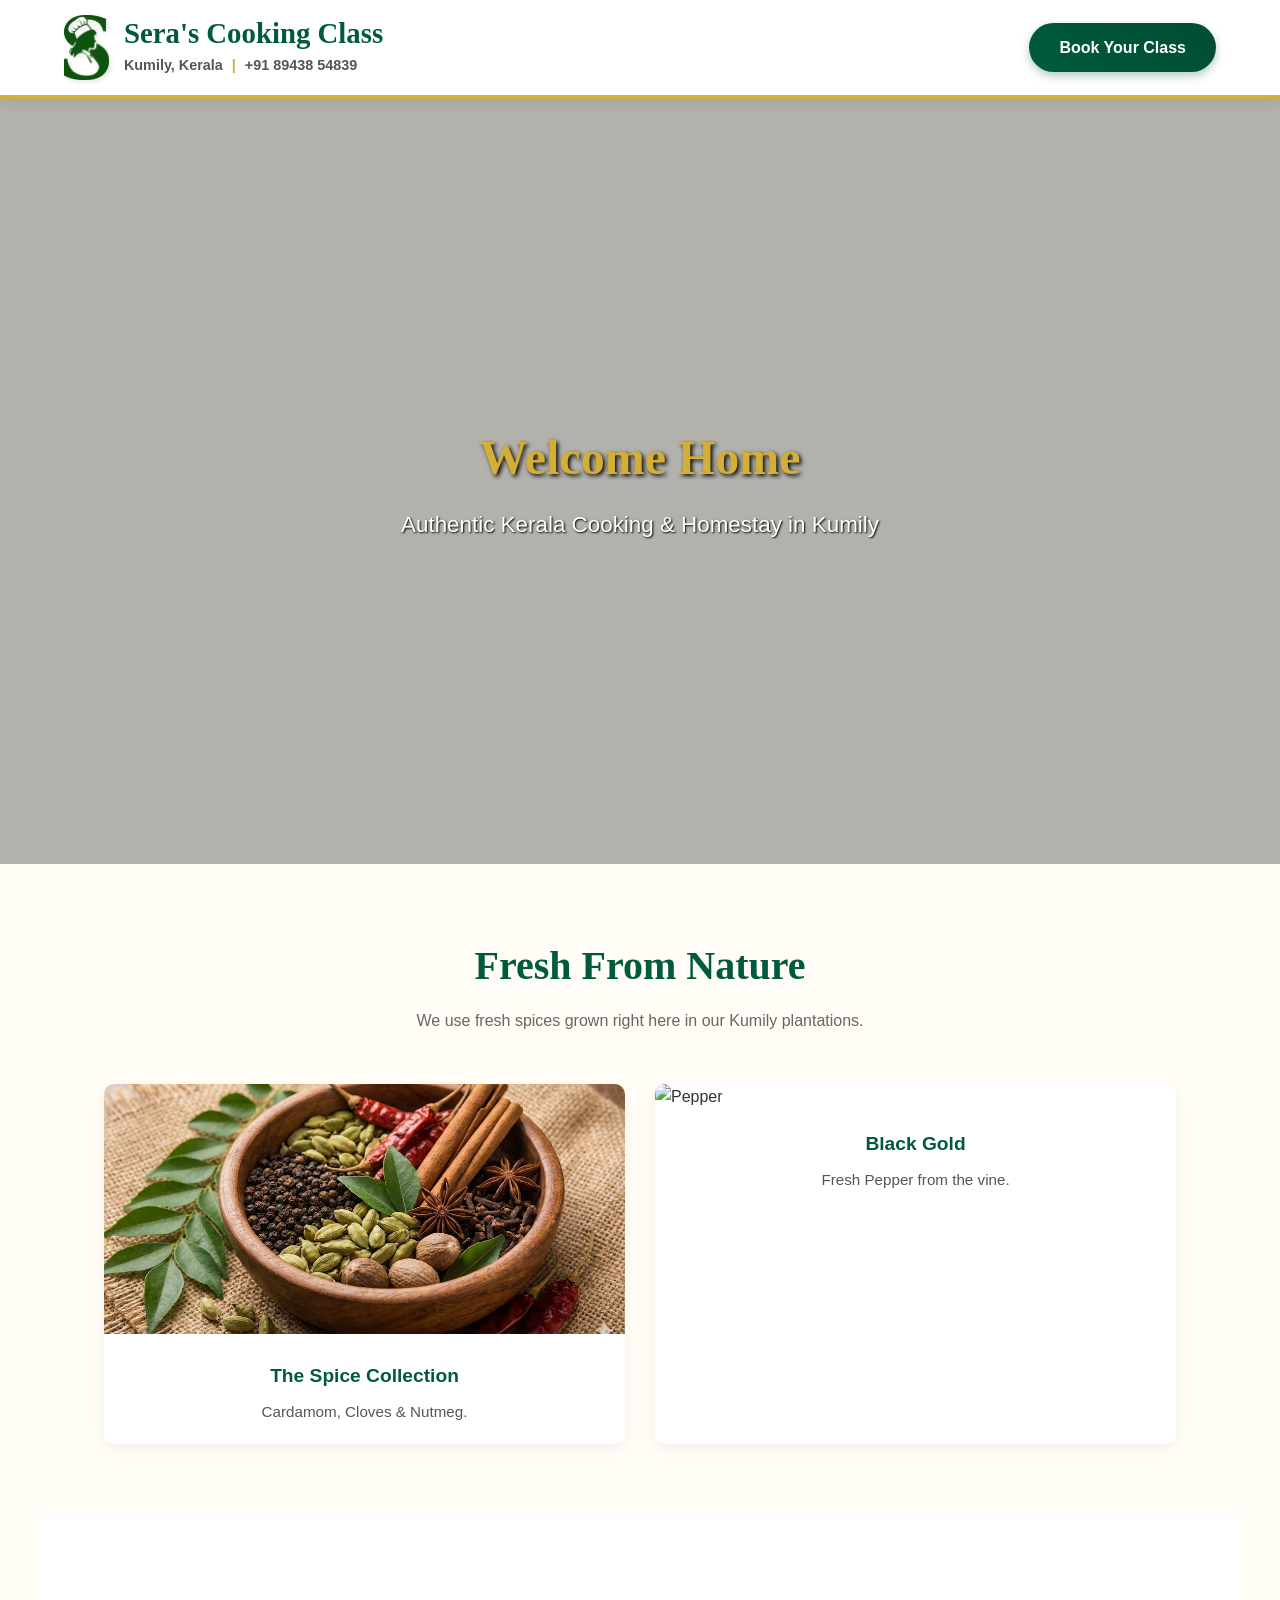
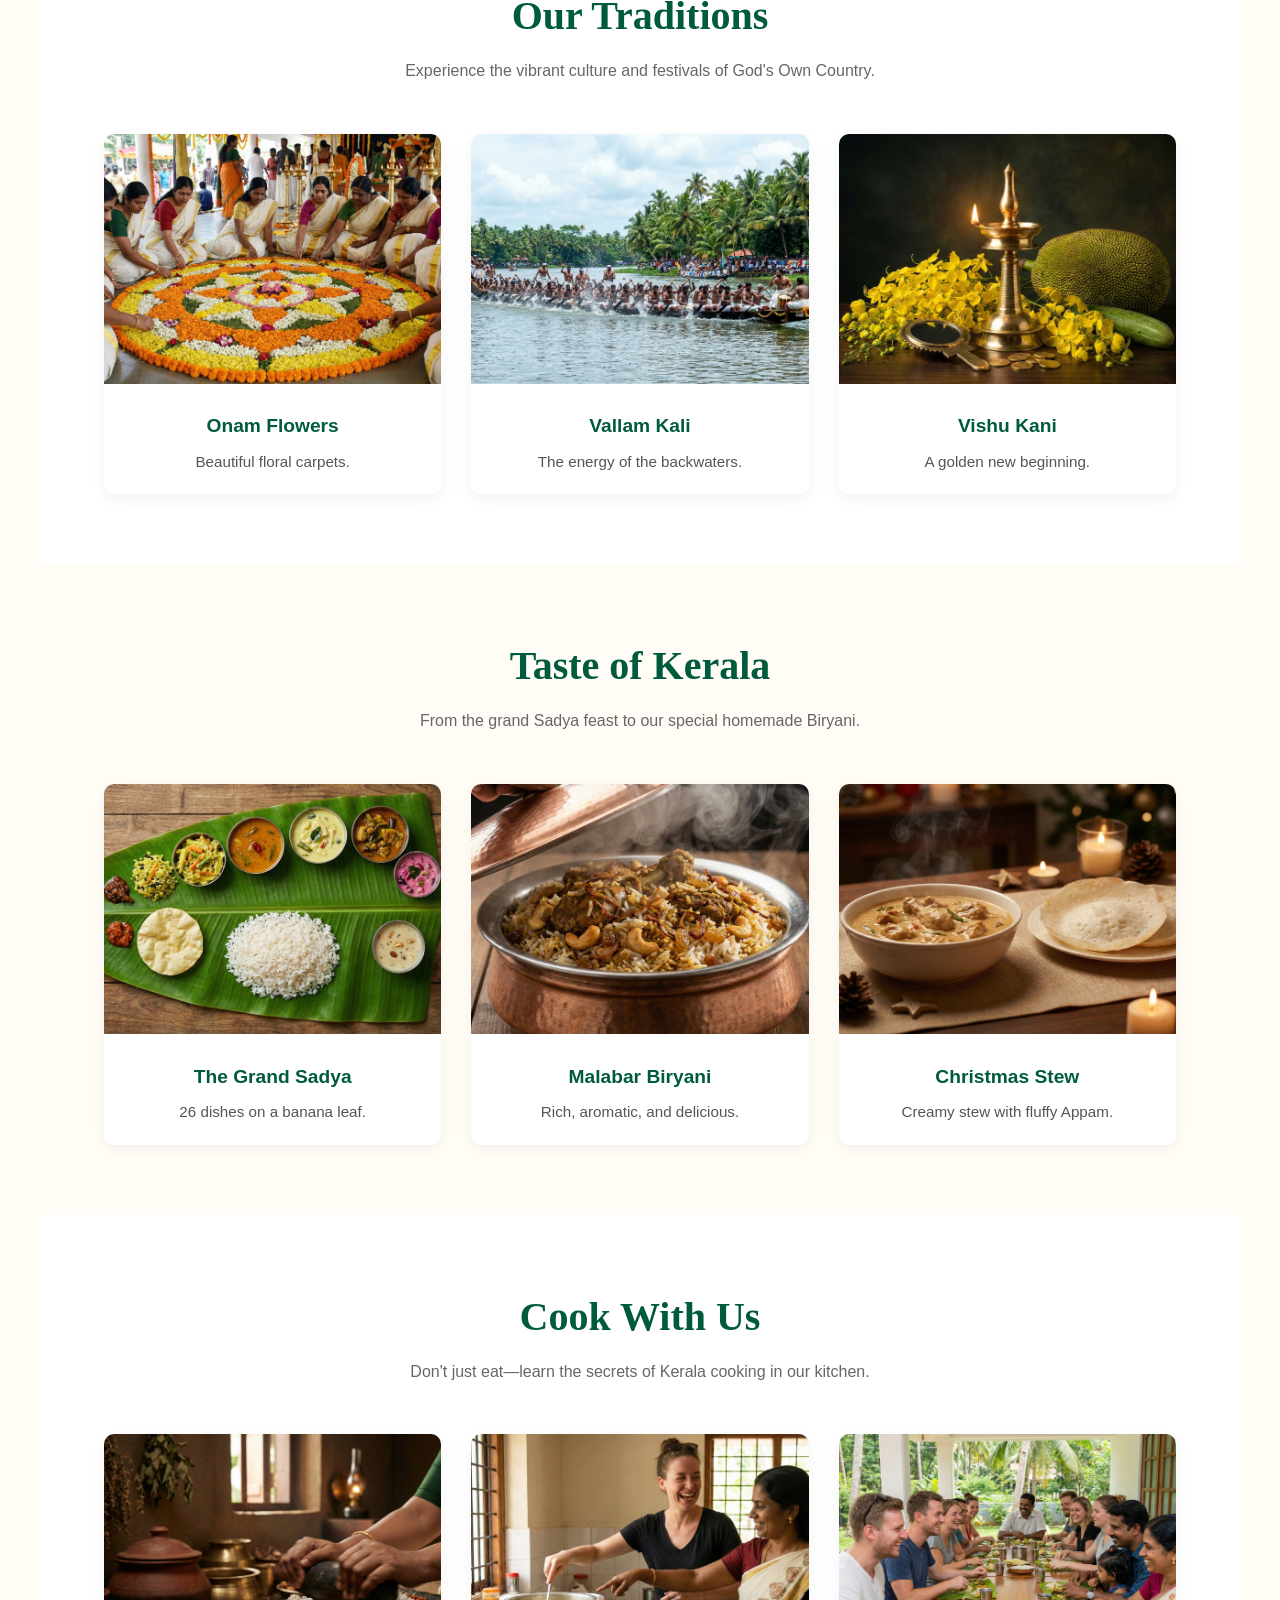
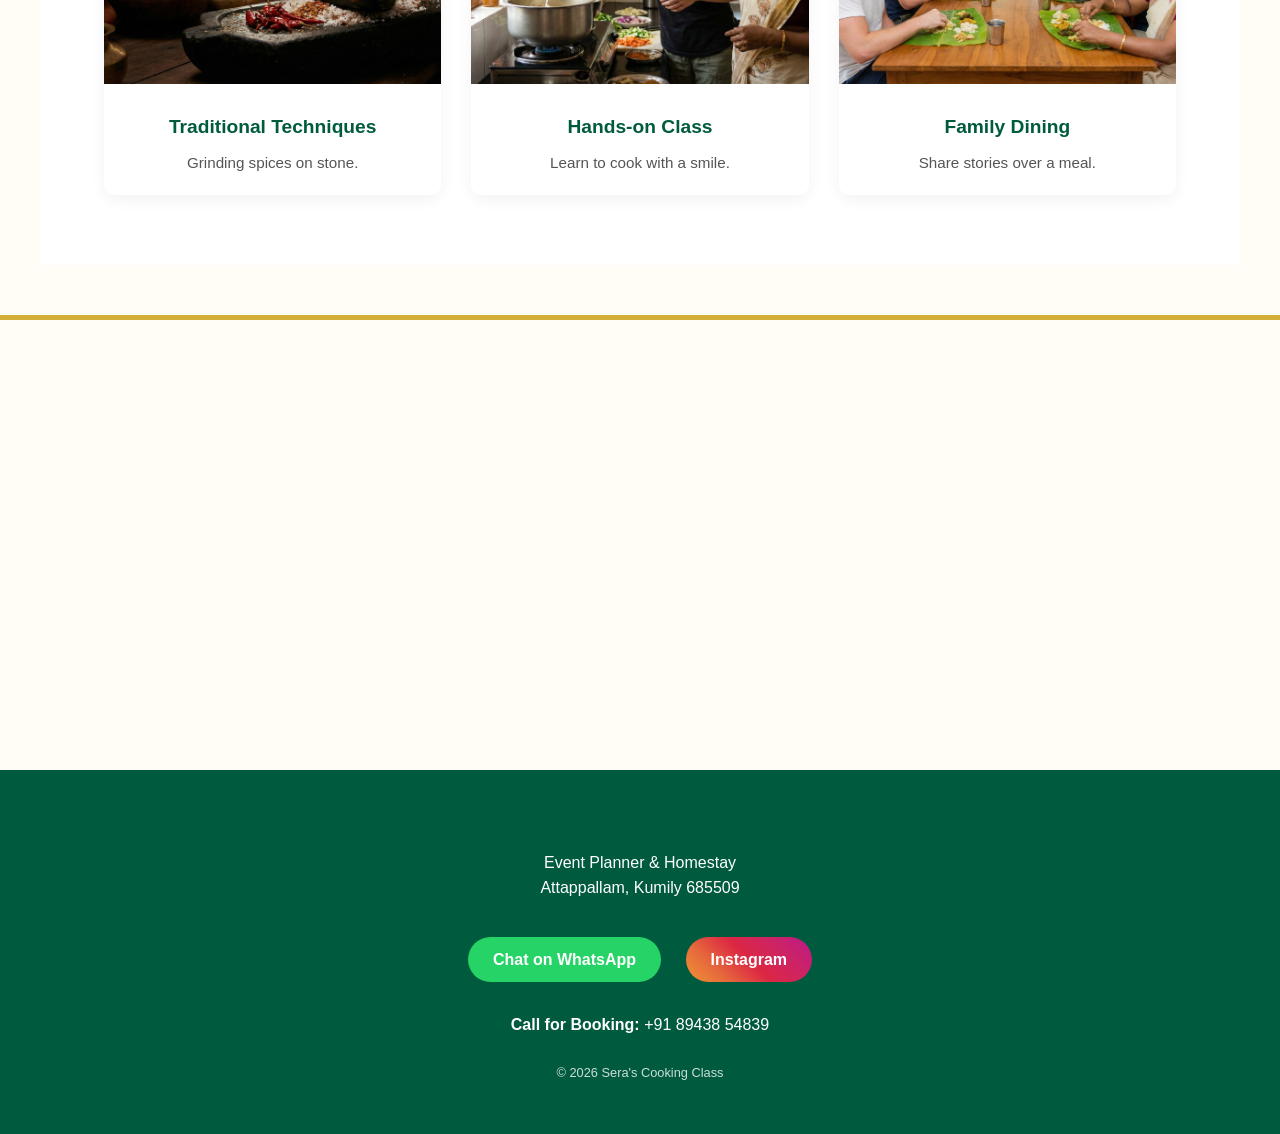
==== index.html @ e00332a8 "Add files via upload" ====
<!DOCTYPE html>
<html lang="en">
<head>
    <meta charset="UTF-8">
    <meta name="viewport" content="width=device-width, initial-scale=1.0">
    <title>Sera's Cooking Class | Kumily, Kerala</title>
    <style>
        /* --- THEME: FRESH KERALA GREEN --- */
        :root {
            --bg-color: #FFFDF5;       /* Cream */
            --primary-green: #005b3e;  /* Plantation Green */
            --accent-gold: #D4AF37;    /* Kasavu Gold */
            --text-main: #333;
            --font-head: 'Playfair Display', serif;
            --font-body: 'Lato', sans-serif;
        }

        @import url('https://fonts.googleapis.com/css2?family=Lato:wght@300;400;700&family=Playfair+Display:wght@400;700&display=swap');

        * { margin: 0; padding: 0; box-sizing: border-box; }
        
        body { 
            font-family: var(--font-body); 
            background-color: var(--bg-color); 
            color: var(--text-main); 
            line-height: 1.6;
        }

        h1, h2, h3 { font-family: var(--font-head); color: var(--primary-green); font-weight: 700; }

        /* --- ATTRACTIVE HEADER --- */
        header {
            background: white;
            padding: 15px 5%;
            position: sticky; top: 0; z-index: 1000;
            display: flex; justify-content: space-between; align-items: center;
            border-bottom: 4px solid var(--accent-gold); /* Gold border for style */
            box-shadow: 0 4px 12px rgba(0,0,0,0.08);
        }

        .logo-section {
            display: flex;
            align-items: center;
            gap: 15px;
        }

        .logo-section img {
            height: 65px; /* Bigger Logo */
            filter: drop-shadow(2px 2px 2px rgba(0,0,0,0.1));
        }

        .brand-info {
            display: flex;
            flex-direction: column;
        }

        .brand-name {
            font-family: var(--font-head);
            font-size: 1.8rem;
            font-weight: 700;
            color: var(--primary-green);
            line-height: 1.1;
        }

        .brand-details {
            font-size: 0.9rem;
            color: #555;
            font-weight: 600;
            margin-top: 4px;
        }

        .brand-details span {
            color: var(--accent-gold);
            margin: 0 5px;
        }

        /* Stylish Book Button */
        .book-btn {
            background: linear-gradient(45deg, var(--primary-green), #004d33);
            color: white;
            padding: 12px 30px;
            border-radius: 50px;
            text-decoration: none;
            font-weight: bold;
            box-shadow: 0 4px 10px rgba(0, 91, 62, 0.3);
            transition: transform 0.3s, box-shadow 0.3s;
            display: inline-block;
        }
        .book-btn:hover { 
            transform: translateY(-3px); 
            box-shadow: 0 6px 15px rgba(0, 91, 62, 0.4);
            background: linear-gradient(45deg, var(--accent-gold), #b8962e);
            color: #fff;
        }

        /* --- HERO --- */
        .hero {
            background: linear-gradient(rgba(0,0,0,0.3), rgba(0,0,0,0.3)), url('welcome.png');
            background-size: cover; background-position: center;
            height: 85vh;
            display: flex; align-items: center; justify-content: center;
            text-align: center; color: white;
        }
        .hero h1 { color: var(--accent-gold); font-size: 3rem; text-shadow: 2px 2px 4px black; }
        .hero p { font-size: 1.4rem; margin-top: 10px; text-shadow: 1px 1px 2px black; }

        /* --- SECTIONS --- */
        .section { padding: 70px 5%; max-width: 1200px; margin: 0 auto; }
        .title { text-align: center; font-size: 2.5rem; margin-bottom: 10px; }
        .subtitle { text-align: center; margin-bottom: 50px; color: #666; max-width: 700px; margin-left: auto; margin-right: auto; }

        .grid {
            display: grid;
            grid-template-columns: repeat(auto-fit, minmax(280px, 1fr));
            gap: 30px;
        }

        .card {
            background: white;
            border-radius: 10px;
            overflow: hidden;
            box-shadow: 0 5px 15px rgba(0,0,0,0.05);
            transition: transform 0.3s;
        }
        .card:hover { transform: translateY(-5px); }
        
        .card img { width: 100%; height: 250px; object-fit: cover; }
        
        .card-text { padding: 20px; text-align: center; }
        .card h4 { color: var(--primary-green); margin-bottom: 8px; font-size: 1.2rem; }
        .card p { font-size: 0.95rem; color: #555; }

        /* --- MAP & FOOTER --- */
        .map-section {
            margin-top: 50px;
            border-top: 5px solid var(--accent-gold);
        }
        
        iframe { width: 100%; height: 450px; display: block; }

        footer {
            background: var(--primary-green);
            color: white;
            text-align: center;
            padding: 50px 20px;
        }

        /* Social Buttons */
        .social-btn {
            display: inline-flex;
            align-items: center;
            gap: 10px;
            padding: 10px 25px;
            border-radius: 30px;
            text-decoration: none;
            font-weight: bold;
            margin: 10px;
            transition: transform 0.3s;
            background: rgba(255,255,255,0.1);
            border: 1px solid rgba(255,255,255,0.2);
            color: white;
        }
        .social-btn:hover { transform: translateY(-3px); background: white; color: var(--primary-green); }

        .insta-btn { background: linear-gradient(45deg, #f09433 0%,#e6683c 25%,#dc2743 50%,#cc2366 75%,#bc1888 100%); border: none; }
        .wa-btn { background-color: #25D366; border: none; }

        /* Mobile Adjustments */
        @media (max-width: 768px) { 
            header { flex-direction: column; gap: 15px; text-align: center; padding: 20px; }
            .logo-section { flex-direction: column; }
            .hero h1 { font-size: 2.2rem; } 
            .book-btn { width: 100%; text-align: center; }
        }
    </style>
</head>
<body>

    <header>
        <div class="logo-section">
            <img src="seralogo.png" alt="Sera's Logo"> 
            <div class="brand-info">
                <div class="brand-name">Sera's Cooking Class</div>
                <div class="brand-details">Kumily, Kerala <span>|</span> +91 89438 54839</div>
            </div>
        </div>
        <a href="https://wa.me/918943854839" class="book-btn">Book Your Class</a>
    </header>

    <section class="hero">
        <div>
            <h1>Welcome Home</h1>
            <p>Authentic Kerala Cooking & Homestay in Kumily</p>
        </div>
    </section>

    <section class="section">
        <h2 class="title">Fresh From Nature</h2>
        <p class="subtitle">We use fresh spices grown right here in our Kumily plantations.</p>
        <div class="grid">
            <div class="card">
                <img src="spices.jpg" alt="Spices">
                <div class="card-text">
                    <h4>The Spice Collection</h4>
                    <p>Cardamom, Cloves & Nutmeg.</p>
                </div>
            </div>
            <div class="card">
                <img src="pepper.png" alt="Pepper">
                <div class="card-text">
                    <h4>Black Gold</h4>
                    <p>Fresh Pepper from the vine.</p>
                </div>
            </div>
        </div>
    </section>

    <section class="section" style="background: white;">
        <h2 class="title">Our Traditions</h2>
        <p class="subtitle">Experience the vibrant culture and festivals of God's Own Country.</p>
        <div class="grid">
            <div class="card">
                <img src="pookkalam.png" alt="Onam">
                <div class="card-text">
                    <h4>Onam Flowers</h4>
                    <p>Beautiful floral carpets.</p>
                </div>
            </div>
            <div class="card">
                <img src="boat.png" alt="Boat Race">
                <div class="card-text">
                    <h4>Vallam Kali</h4>
                    <p>The energy of the backwaters.</p>
                </div>
            </div>
            <div class="card">
                <img src="vishu.png" alt="Vishu">
                <div class="card-text">
                    <h4>Vishu Kani</h4>
                    <p>A golden new beginning.</p>
                </div>
            </div>
        </div>
    </section>

    <section class="section">
        <h2 class="title">Taste of Kerala</h2>
        <p class="subtitle">From the grand Sadya feast to our special homemade Biryani.</p>
        <div class="grid">
            <div class="card">
                <img src="sadya.png" alt="Sadya">
                <div class="card-text">
                    <h4>The Grand Sadya</h4>
                    <p>26 dishes on a banana leaf.</p>
                </div>
            </div>
            <div class="card">
                <img src="biryani.png" alt="Biryani">
                <div class="card-text">
                    <h4>Malabar Biryani</h4>
                    <p>Rich, aromatic, and delicious.</p>
                </div>
            </div>
            <div class="card">
                <img src="christmas.png" alt="Stew">
                <div class="card-text">
                    <h4>Christmas Stew</h4>
                    <p>Creamy stew with fluffy Appam.</p>
                </div>
            </div>
        </div>
    </section>

    <section class="section" style="background: white;">
        <h2 class="title">Cook With Us</h2>
        <p class="subtitle">Don't just eat—learn the secrets of Kerala cooking in our kitchen.</p>
        <div class="grid">
            <div class="card">
                <img src="grinding.png" alt="Grinding">
                <div class="card-text">
                    <h4>Traditional Techniques</h4>
                    <p>Grinding spices on stone.</p>
                </div>
            </div>
            <div class="card">
                <img src="cooking.png" alt="Cooking">
                <div class="card-text">
                    <h4>Hands-on Class</h4>
                    <p>Learn to cook with a smile.</p>
                </div>
            </div>
            <div class="card">
                <img src="eating.png" alt="Dining">
                <div class="card-text">
                    <h4>Family Dining</h4>
                    <p>Share stories over a meal.</p>
                </div>
            </div>
        </div>
    </section>

    <div class="map-section">
        <iframe src="https://www.google.com/maps/embed?pb=!1m18!1m12!1m3!1d6679.709682135919!2d77.15619139682138!3d9.618822487444735!2m3!1f0!2f0!3f0!3m2!1i1024!2i768!4f13.1!3m3!1m2!1s0x3b06550023fc1c67%3A0xea585b8bb68f0ca3!2sSera's%20cooking%20class!5e0!3m2!1sen!2sin!4v1768499184710!5m2!1sen!2sin" width="100%" height="450" style="border:0;" allowfullscreen="" loading="lazy" referrerpolicy="no-referrer-when-downgrade"></iframe>
    </div>

    <footer id="contact">
        <h3>Sera's Cooking Class</h3>
        <p>Event Planner & Homestay</p>
        <p>Attappallam, Kumily 685509</p>
        <br>
        
        <div style="margin-bottom: 20px;">
            <a href="https://wa.me/918943854839" class="social-btn wa-btn">
                Chat on WhatsApp
            </a>
            <a href="https://www.instagram.com/step_into_my_kitche" class="social-btn insta-btn">
                Instagram
            </a>
        </div>

        <p><strong>Call for Booking:</strong> +91 89438 54839</p>
        <br>
        <p style="font-size: 0.8rem; opacity: 0.8;">© 2026 Sera's Cooking Class</p>
    </footer>

</body>
</html>
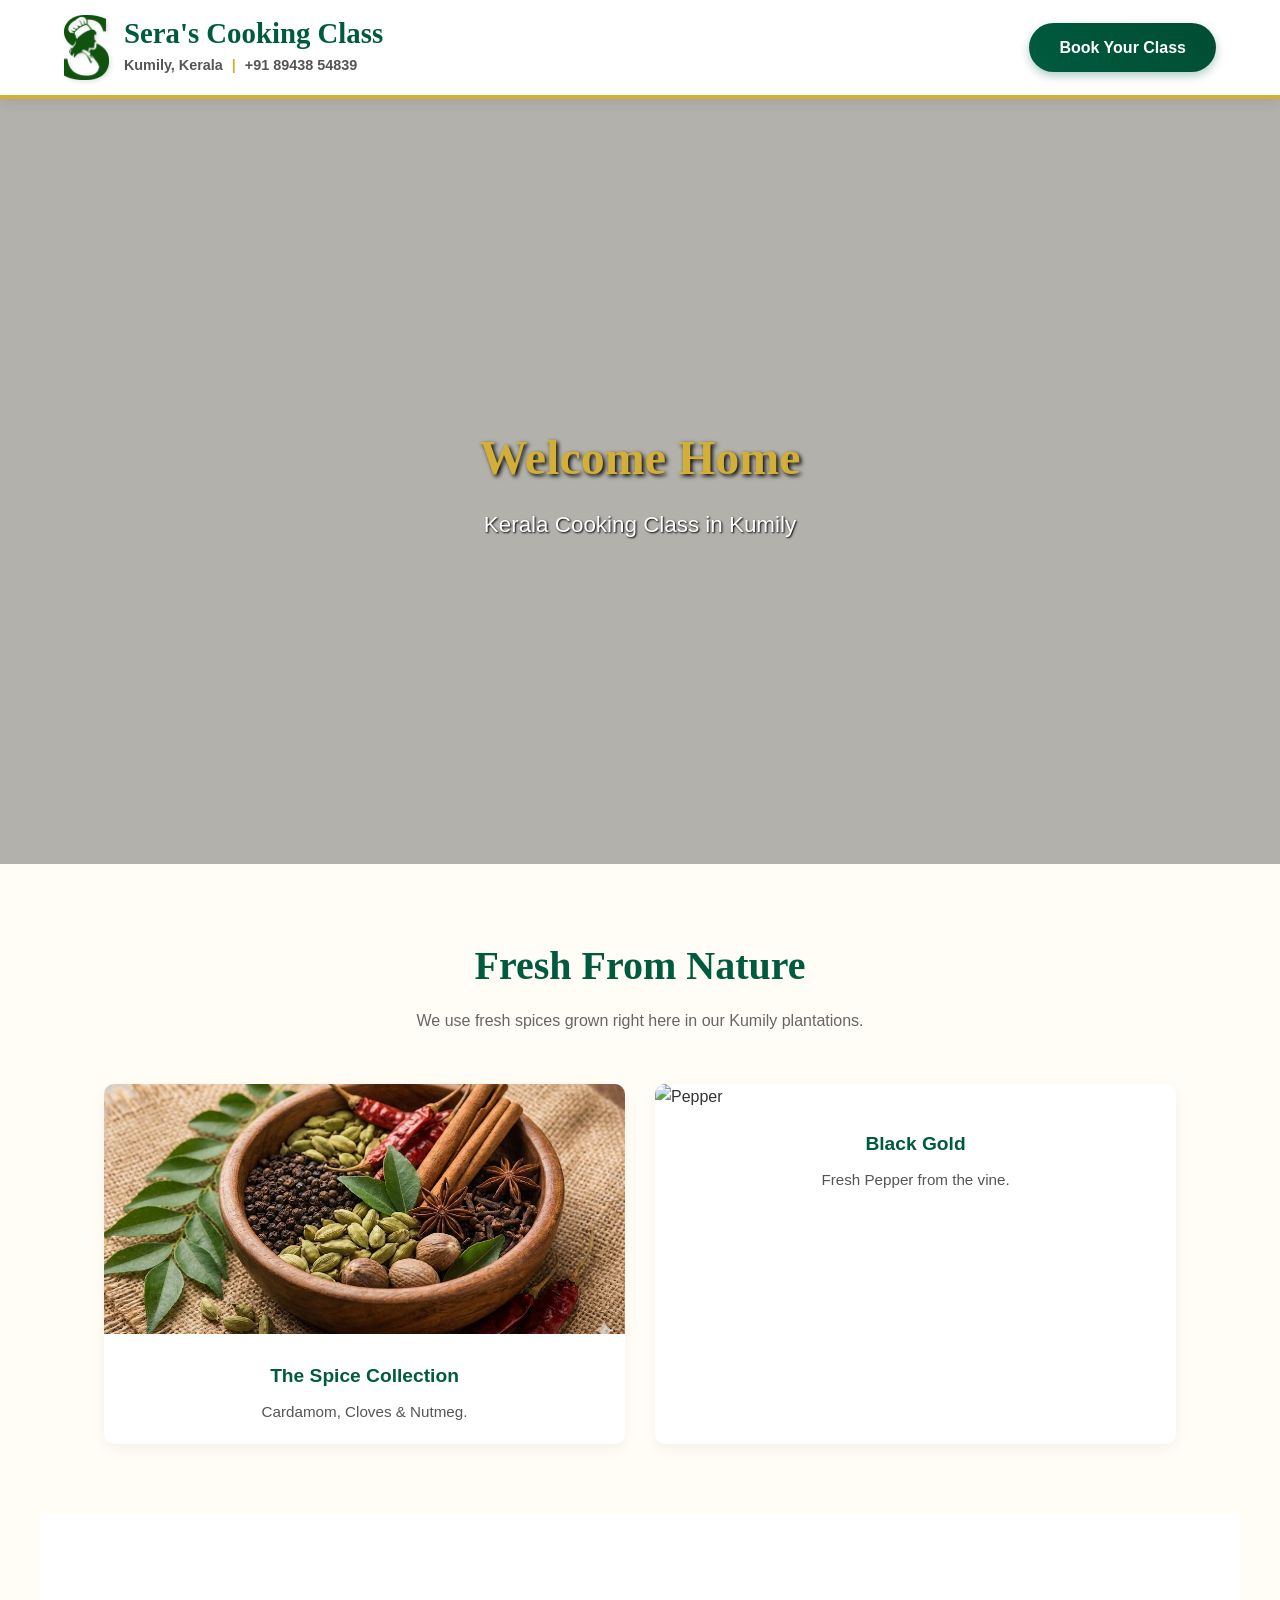
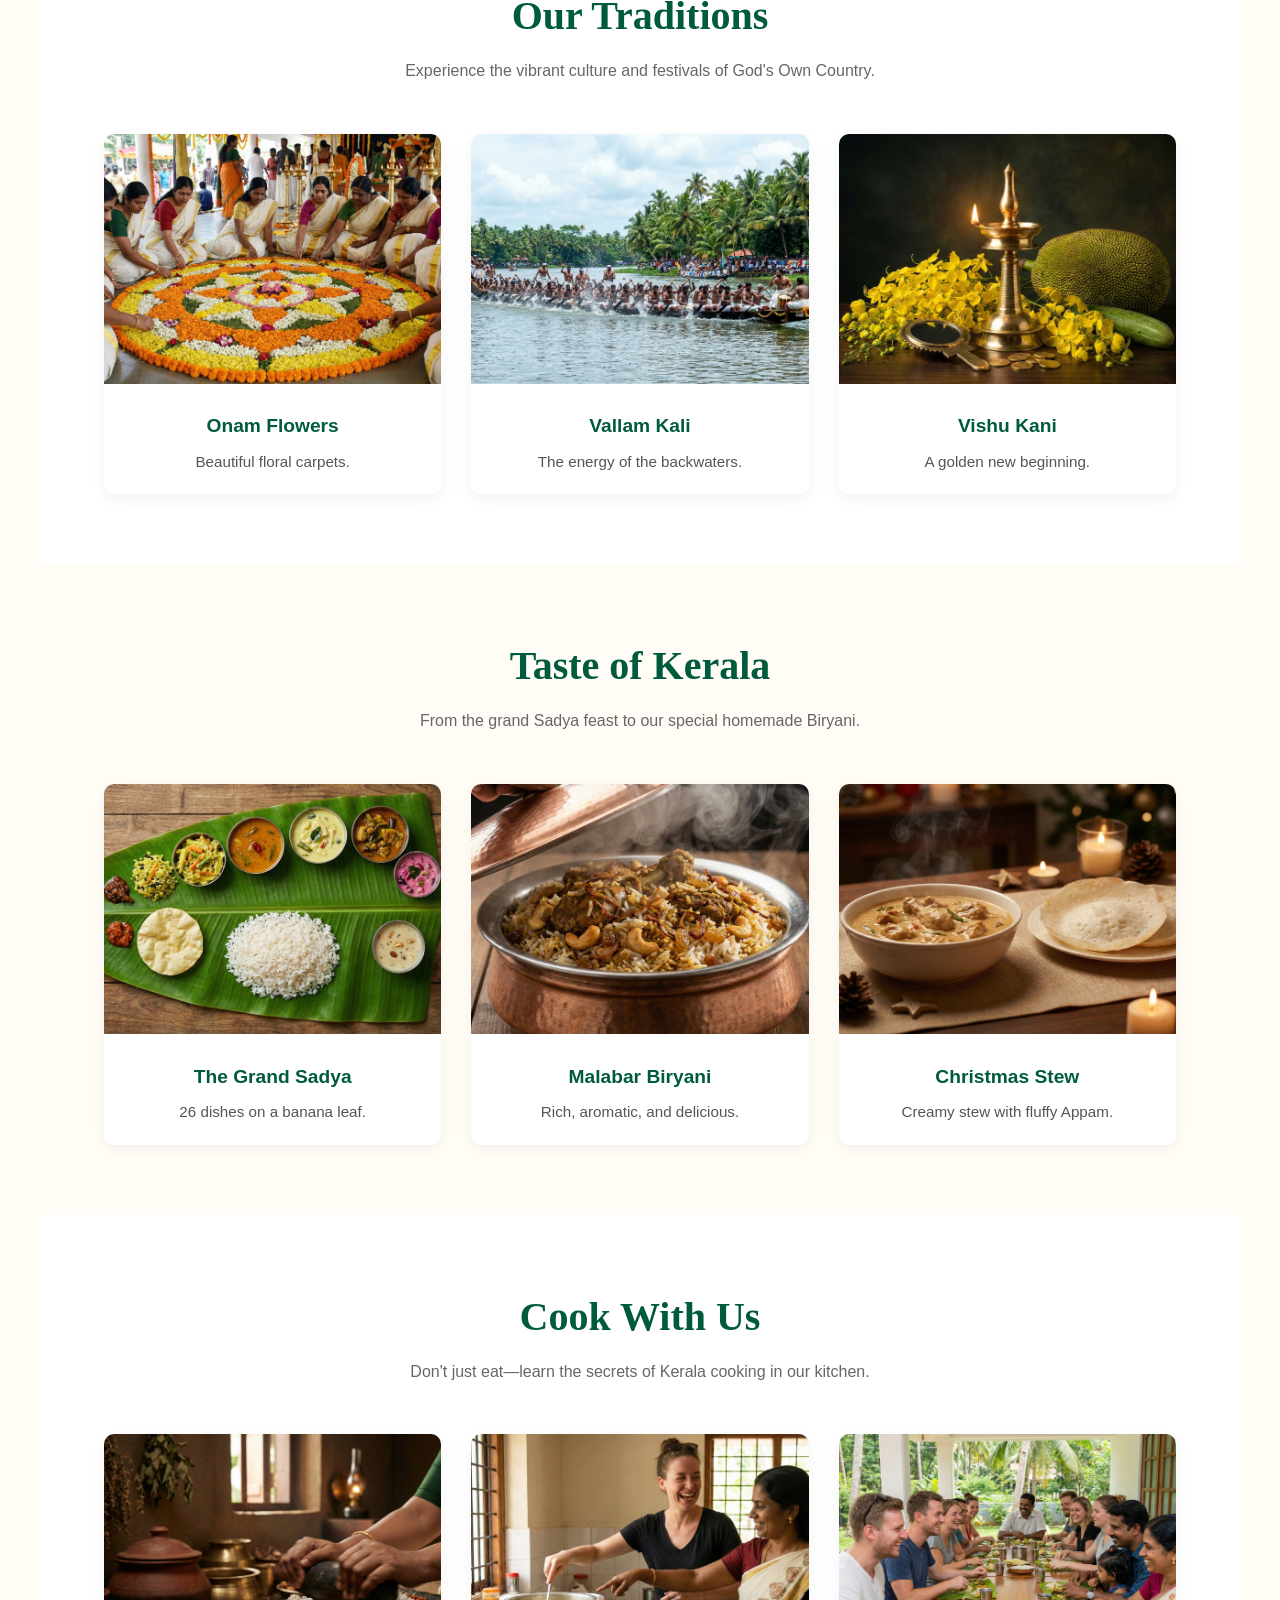
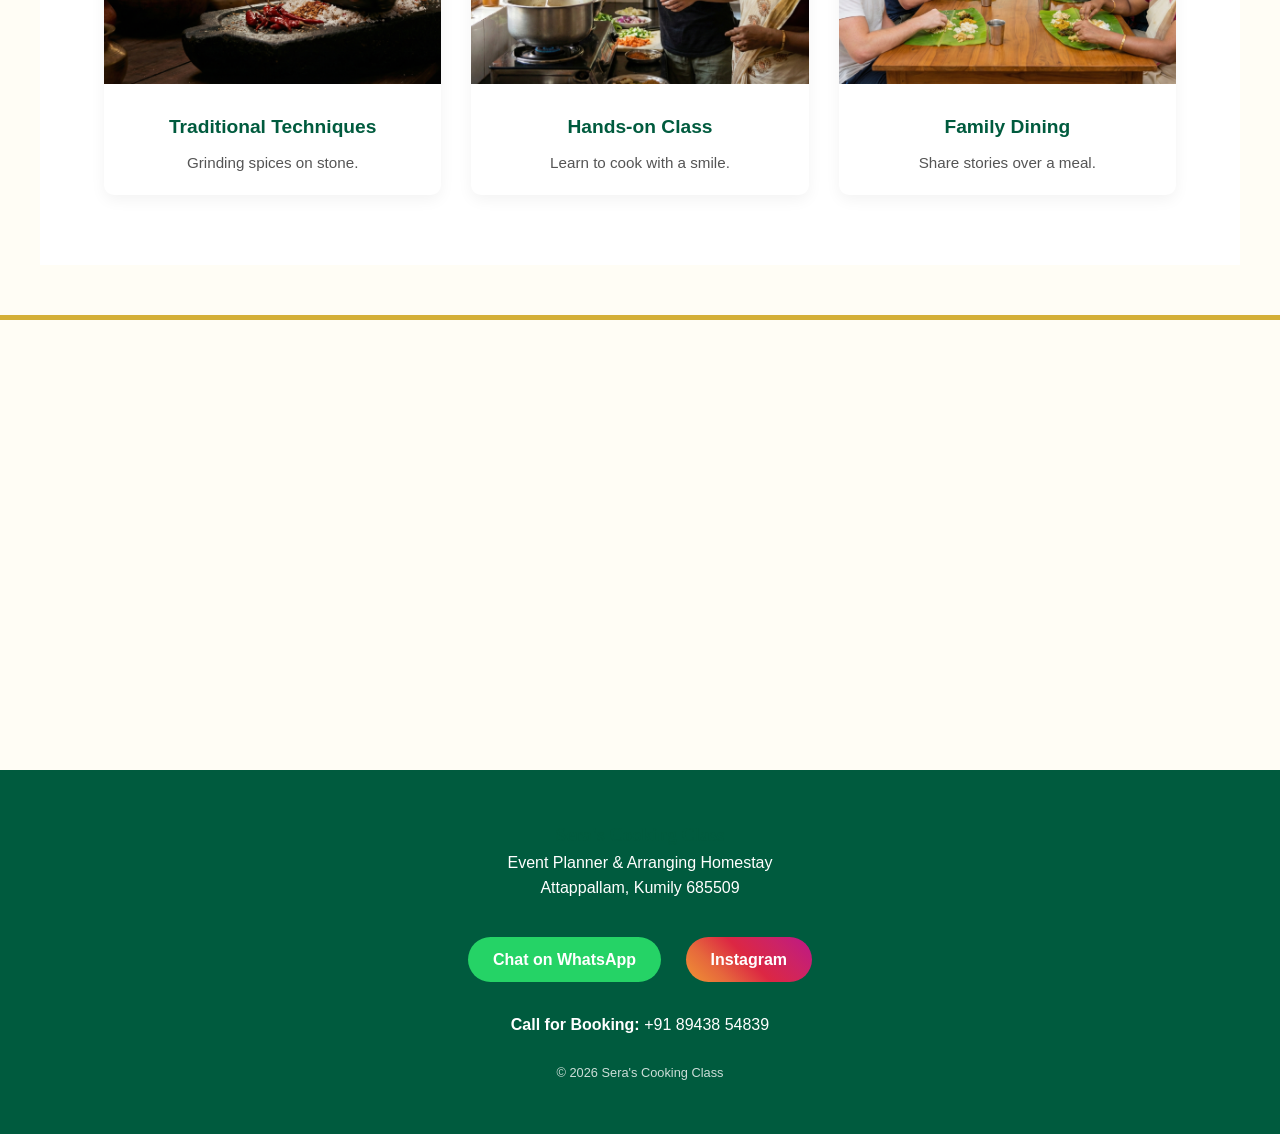
==== commit 6dada560: "Fix HTML encoding and update footer details Corrected HTML encoding issues and improved footer conte" ====
--- a/index.html
+++ b/index.html
@@ -190,7 +190,7 @@
     <section class="hero">
         <div>
             <h1>Welcome Home</h1>
-            <p>Authentic Kerala Cooking & Homestay in Kumily</p>
+            <p>Kerala Cooking Class in Kumily</p>
         </div>
     </section>
 
@@ -305,7 +305,7 @@
 
     <footer id="contact">
         <h3>Sera's Cooking Class</h3>
-        <p>Event Planner & Homestay</p>
+        <p>Event Planner & Arranging Homestay</p>
         <p>Attappallam, Kumily 685509</p>
         <br>
         
@@ -324,4 +324,5 @@
     </footer>
 
 </body>
-</html>+
+</html>
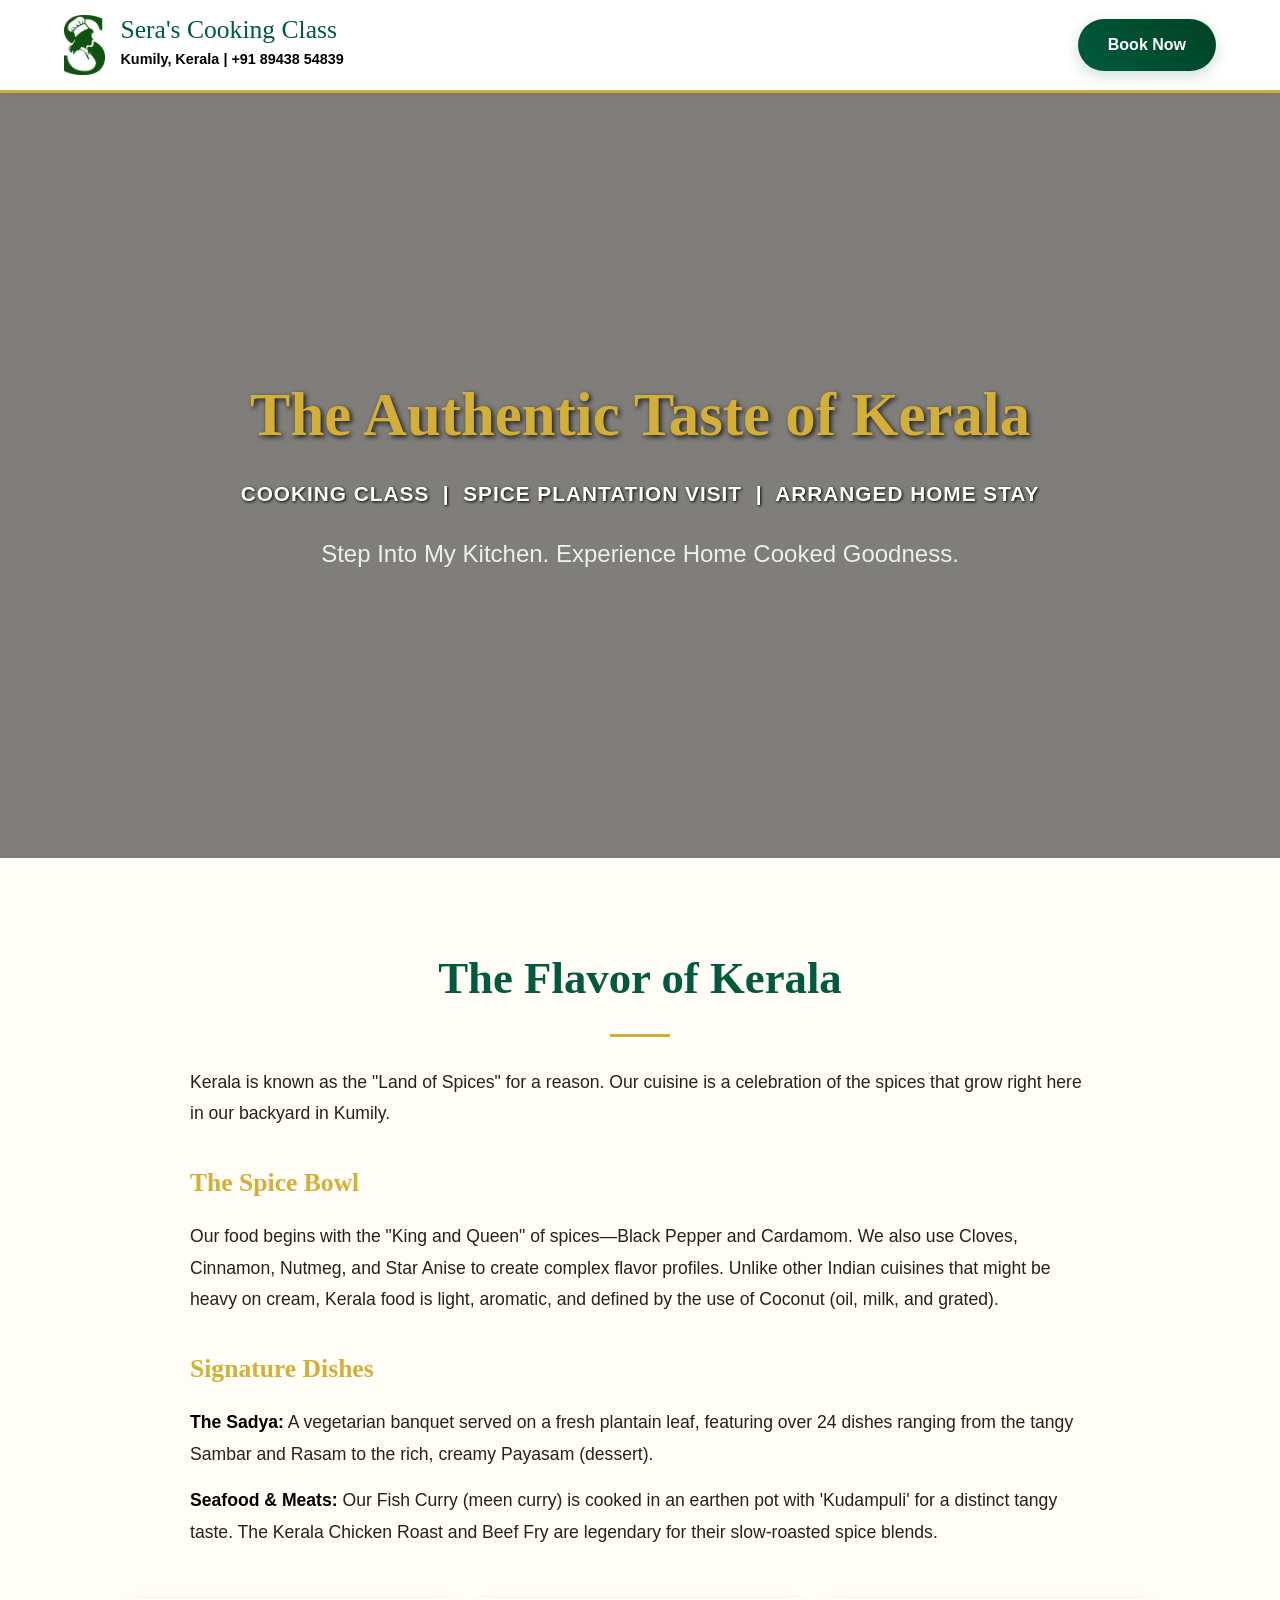
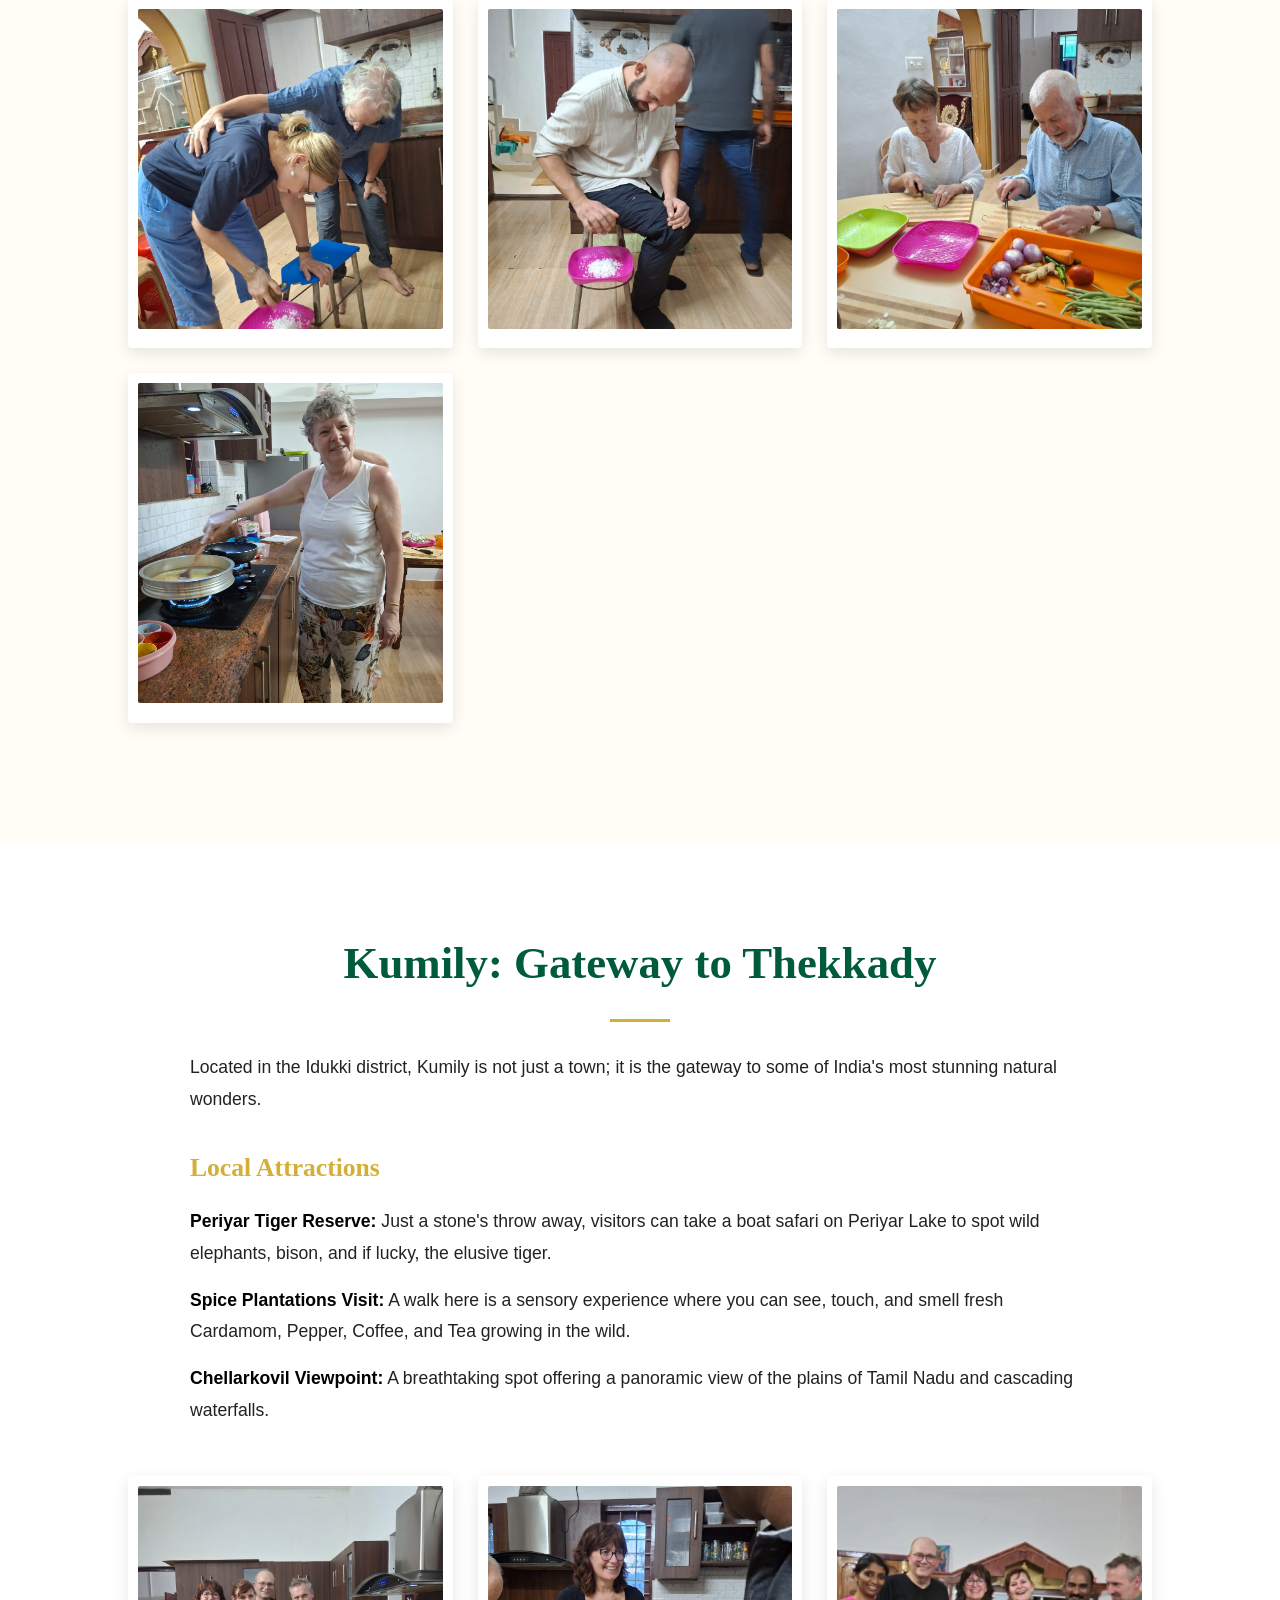
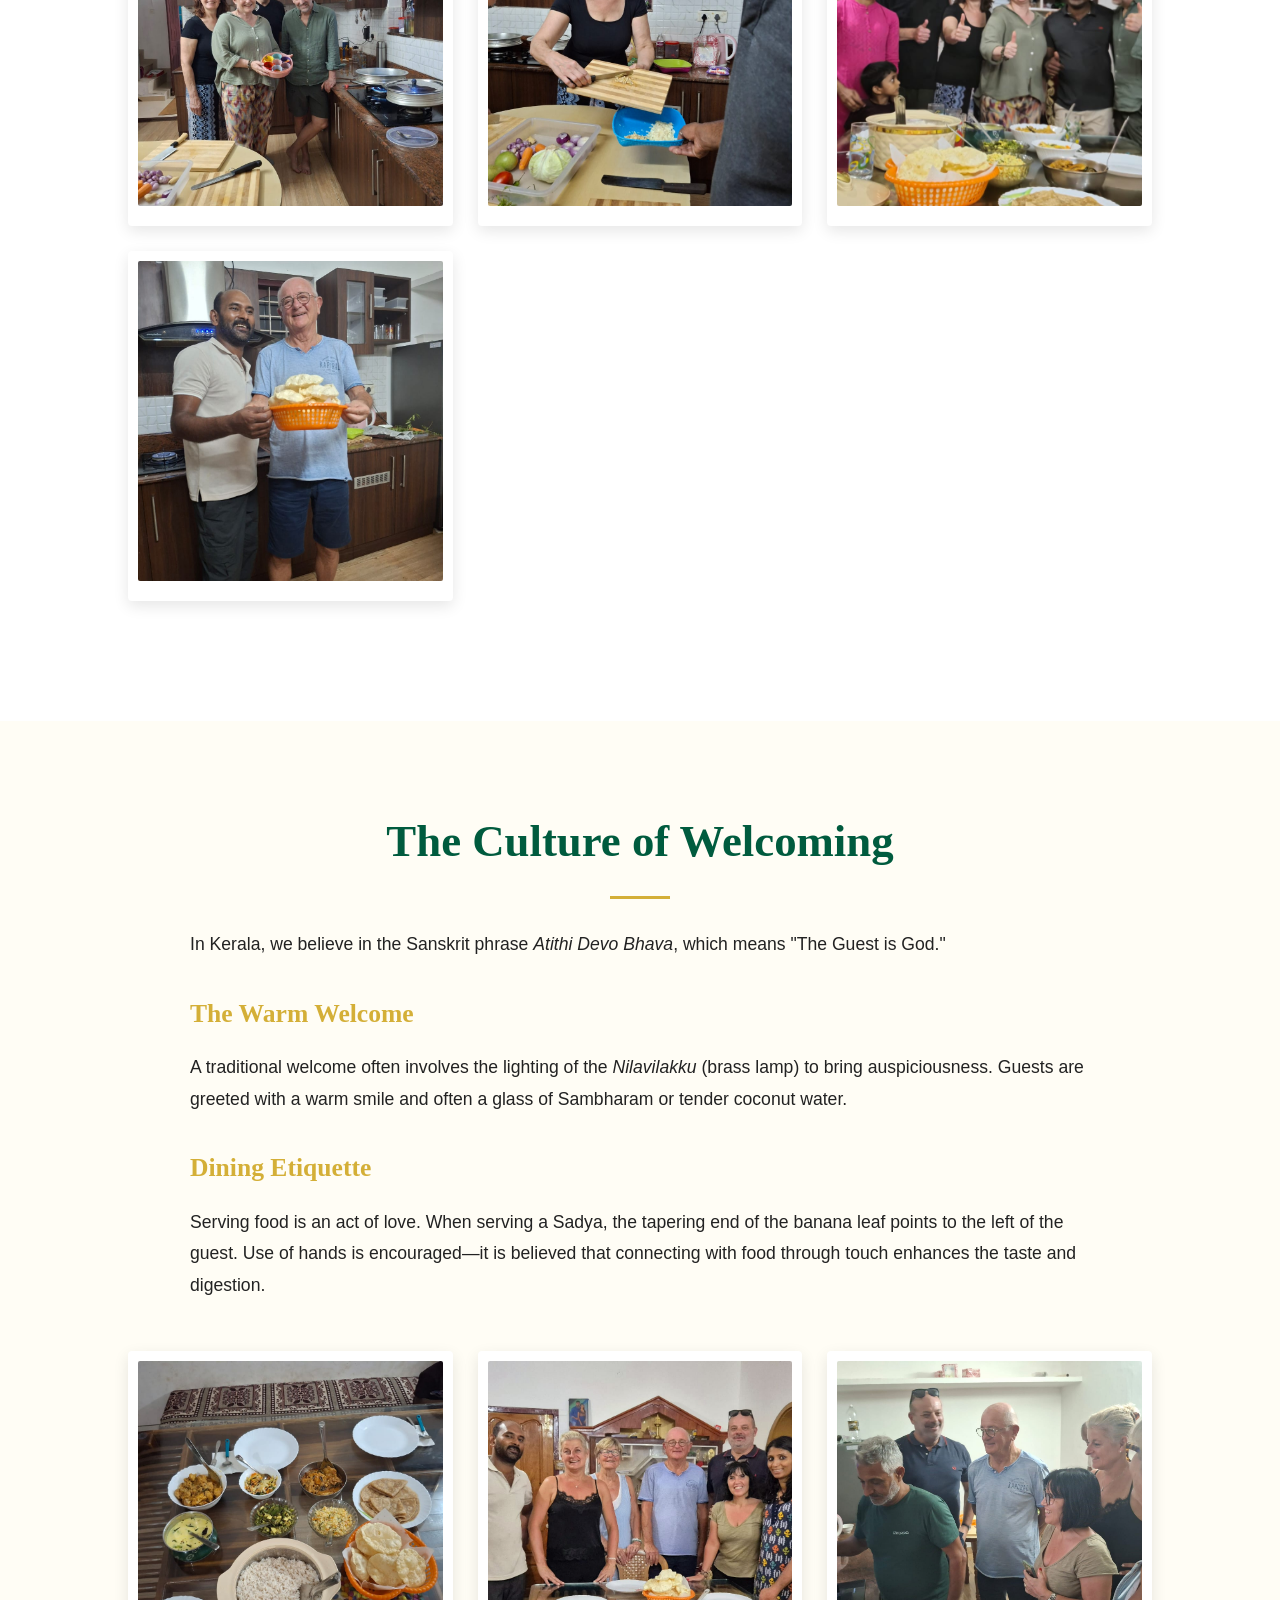
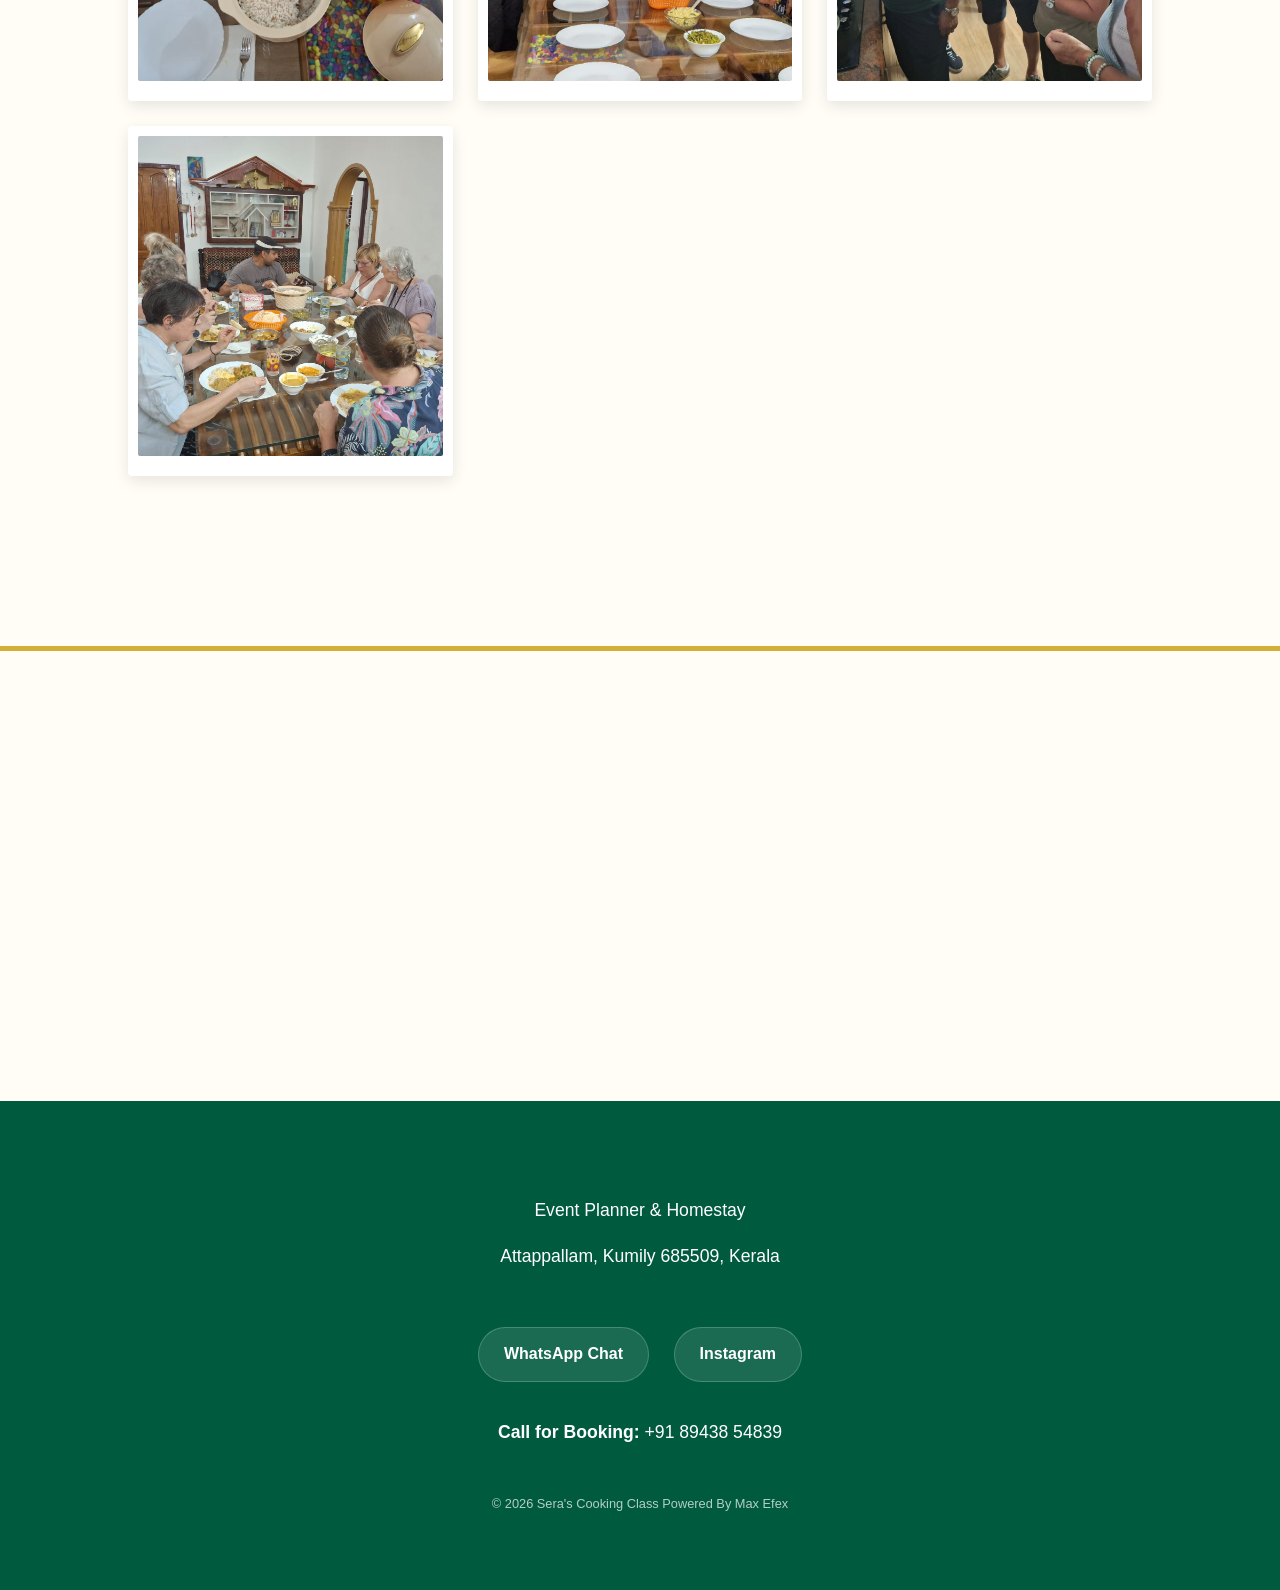
==== commit da68da37: "Add files via upload" ====
--- a/index.html
+++ b/index.html
@@ -3,174 +3,118 @@
 <head>
     <meta charset="UTF-8">
     <meta name="viewport" content="width=device-width, initial-scale=1.0">
-    <title>Sera's Cooking Class | Kumily, Kerala</title>
+    <title>Sera's Cooking Class | Authentic Kerala Cuisine</title>
     <style>
-        /* --- THEME: FRESH KERALA GREEN --- */
+        /* --- THEME: LUXURY KERALA (High Contrast) --- */
         :root {
-            --bg-color: #FFFDF5;       /* Cream */
-            --primary-green: #005b3e;  /* Plantation Green */
-            --accent-gold: #D4AF37;    /* Kasavu Gold */
-            --text-main: #333;
+            --bg-cream: #FFFDF5;       
+            --primary-green: #005b3e;  
+            --accent-gold: #D4AF37;    
+            --text-dark: #000000;      /* Pure Black for headings */
+            --text-body: #222222;      /* Very dark gray for maximum readability */
             --font-head: 'Playfair Display', serif;
             --font-body: 'Lato', sans-serif;
         }
 
-        @import url('https://fonts.googleapis.com/css2?family=Lato:wght@300;400;700&family=Playfair+Display:wght@400;700&display=swap');
+        @import url('https://fonts.googleapis.com/css2?family=Lato:wght@400;700&family=Playfair+Display:wght@400;600;700&display=swap');
 
         * { margin: 0; padding: 0; box-sizing: border-box; }
         
         body { 
             font-family: var(--font-body); 
-            background-color: var(--bg-color); 
-            color: var(--text-main); 
-            line-height: 1.6;
+            background-color: var(--bg-cream); 
+            color: var(--text-body); 
+            line-height: 1.8;
         }
 
         h1, h2, h3 { font-family: var(--font-head); color: var(--primary-green); font-weight: 700; }
-
-        /* --- ATTRACTIVE HEADER --- */
+        /* Updated paragraph style for better readability */
+        p { font-size: 1.1rem; margin-bottom: 15px; color: var(--text-body); font-weight: 400; }
+
+        /* --- HEADER --- */
         header {
             background: white;
             padding: 15px 5%;
             position: sticky; top: 0; z-index: 1000;
             display: flex; justify-content: space-between; align-items: center;
-            border-bottom: 4px solid var(--accent-gold); /* Gold border for style */
-            box-shadow: 0 4px 12px rgba(0,0,0,0.08);
-        }
-
-        .logo-section {
-            display: flex;
-            align-items: center;
-            gap: 15px;
-        }
-
-        .logo-section img {
-            height: 65px; /* Bigger Logo */
-            filter: drop-shadow(2px 2px 2px rgba(0,0,0,0.1));
-        }
-
-        .brand-info {
-            display: flex;
-            flex-direction: column;
-        }
-
-        .brand-name {
-            font-family: var(--font-head);
-            font-size: 1.8rem;
-            font-weight: 700;
-            color: var(--primary-green);
-            line-height: 1.1;
-        }
-
-        .brand-details {
-            font-size: 0.9rem;
-            color: #555;
-            font-weight: 600;
-            margin-top: 4px;
-        }
-
-        .brand-details span {
-            color: var(--accent-gold);
-            margin: 0 5px;
-        }
-
-        /* Stylish Book Button */
+            border-bottom: 3px solid var(--accent-gold);
+            box-shadow: 0 4px 15px rgba(0,0,0,0.05);
+        }
+
+        .logo-section { display: flex; align-items: center; gap: 15px; }
+        .logo-section img { height: 60px; }
+        .brand-info { display: flex; flex-direction: column; }
+        .brand-name { font-family: var(--font-head); font-size: 1.6rem; color: var(--primary-green); line-height: 1; }
+        .brand-details { font-size: 0.9rem; color: var(--text-dark); font-weight: 700; margin-top: 4px; }
+        
         .book-btn {
-            background: linear-gradient(45deg, var(--primary-green), #004d33);
-            color: white;
-            padding: 12px 30px;
-            border-radius: 50px;
-            text-decoration: none;
-            font-weight: bold;
-            box-shadow: 0 4px 10px rgba(0, 91, 62, 0.3);
-            transition: transform 0.3s, box-shadow 0.3s;
-            display: inline-block;
-        }
-        .book-btn:hover { 
-            transform: translateY(-3px); 
-            box-shadow: 0 6px 15px rgba(0, 91, 62, 0.4);
-            background: linear-gradient(45deg, var(--accent-gold), #b8962e);
-            color: #fff;
-        }
+            background: linear-gradient(45deg, var(--primary-green), #004225);
+            color: white; padding: 12px 30px; border-radius: 50px; text-decoration: none;
+            font-weight: bold; box-shadow: 0 5px 15px rgba(0,91,62,0.2); transition: transform 0.3s;
+        }
+        .book-btn:hover { transform: translateY(-2px); background: var(--accent-gold); }
 
         /* --- HERO --- */
         .hero {
-            background: linear-gradient(rgba(0,0,0,0.3), rgba(0,0,0,0.3)), url('welcome.png');
+            background: linear-gradient(rgba(0,0,0,0.5), rgba(0,0,0,0.5)), url('welcome.png');
             background-size: cover; background-position: center;
             height: 85vh;
             display: flex; align-items: center; justify-content: center;
             text-align: center; color: white;
         }
-        .hero h1 { color: var(--accent-gold); font-size: 3rem; text-shadow: 2px 2px 4px black; }
-        .hero p { font-size: 1.4rem; margin-top: 10px; text-shadow: 1px 1px 2px black; }
-
-        /* --- SECTIONS --- */
-        .section { padding: 70px 5%; max-width: 1200px; margin: 0 auto; }
-        .title { text-align: center; font-size: 2.5rem; margin-bottom: 10px; }
-        .subtitle { text-align: center; margin-bottom: 50px; color: #666; max-width: 700px; margin-left: auto; margin-right: auto; }
-
-        .grid {
+        .hero h1 { font-size: 3.8rem; color: var(--accent-gold); text-shadow: 2px 2px 5px rgba(0,0,0,0.8); margin-bottom: 5px;}
+        
+        /* New Services Highlight */
+        .hero-services {
+            font-size: 1.3rem; font-weight: 700; color: white; 
+            text-transform: uppercase; letter-spacing: 1px; margin-bottom: 20px;
+            text-shadow: 1px 1px 3px rgba(0,0,0,1);
+        }
+        .hero-tagline { font-size: 1.5rem; color: #eee; font-weight: 400; }
+
+        /* --- CONTENT SECTIONS --- */
+        .content-section { padding: 80px 10%; max-width: 1400px; margin: 0 auto; text-align: center; }
+        .content-section h2 { font-size: 2.8rem; margin-bottom: 30px; color: var(--primary-green); position: relative; display: inline-block; }
+        .content-section h2::after { content: ''; display: block; width: 60px; height: 3px; background: var(--accent-gold); margin: 15px auto 0; }
+        
+        .text-block { max-width: 900px; margin: 0 auto 50px auto; text-align: left; }
+        .text-block h3 { font-size: 1.6rem; margin-top: 30px; margin-bottom: 15px; color: var(--accent-gold); }
+        /* Strong tags made darker */
+        .text-block strong { color: var(--text-dark); font-weight: 700; }
+
+        /* --- PHOTO GRIDS (4 Images) --- */
+        .photo-grid {
             display: grid;
             grid-template-columns: repeat(auto-fit, minmax(280px, 1fr));
-            gap: 30px;
-        }
-
-        .card {
-            background: white;
-            border-radius: 10px;
-            overflow: hidden;
-            box-shadow: 0 5px 15px rgba(0,0,0,0.05);
-            transition: transform 0.3s;
-        }
-        .card:hover { transform: translateY(-5px); }
-        
-        .card img { width: 100%; height: 250px; object-fit: cover; }
-        
-        .card-text { padding: 20px; text-align: center; }
-        .card h4 { color: var(--primary-green); margin-bottom: 8px; font-size: 1.2rem; }
-        .card p { font-size: 0.95rem; color: #555; }
+            gap: 25px;
+            margin-bottom: 40px;
+        }
+        .photo-card {
+            background: white; padding: 10px; border-radius: 4px;
+            box-shadow: 0 5px 15px rgba(0,0,0,0.1); transition: transform 0.3s;
+        }
+        .photo-card:hover { transform: translateY(-5px); }
+        .photo-card img { width: 100%; height: 320px; object-fit: cover; border-radius: 2px; }
 
         /* --- MAP & FOOTER --- */
-        .map-section {
-            margin-top: 50px;
-            border-top: 5px solid var(--accent-gold);
-        }
-        
-        iframe { width: 100%; height: 450px; display: block; }
-
-        footer {
-            background: var(--primary-green);
-            color: white;
-            text-align: center;
-            padding: 50px 20px;
-        }
-
-        /* Social Buttons */
+        .map-section { margin-top: 50px; border-top: 5px solid var(--accent-gold); }
+        iframe { width: 100%; height: 450px; display: block; border: 0; }
+
+        footer { background: var(--primary-green); color: white; text-align: center; padding: 60px 20px; }
+        footer p { color: white; } /* Ensure footer text stays white */
         .social-btn {
-            display: inline-flex;
-            align-items: center;
-            gap: 10px;
-            padding: 10px 25px;
-            border-radius: 30px;
-            text-decoration: none;
-            font-weight: bold;
-            margin: 10px;
-            transition: transform 0.3s;
-            background: rgba(255,255,255,0.1);
-            border: 1px solid rgba(255,255,255,0.2);
-            color: white;
-        }
-        .social-btn:hover { transform: translateY(-3px); background: white; color: var(--primary-green); }
-
-        .insta-btn { background: linear-gradient(45deg, #f09433 0%,#e6683c 25%,#dc2743 50%,#cc2366 75%,#bc1888 100%); border: none; }
-        .wa-btn { background-color: #25D366; border: none; }
-
-        /* Mobile Adjustments */
+            display: inline-flex; align-items: center; gap: 10px; padding: 12px 25px;
+            border-radius: 30px; text-decoration: none; font-weight: bold; margin: 10px;
+            background: rgba(255,255,255,0.1); border: 1px solid rgba(255,255,255,0.2); color: white; transition: 0.3s;
+        }
+        .social-btn:hover { background: white; color: var(--primary-green); transform: translateY(-3px); }
+
+        /* Mobile */
         @media (max-width: 768px) { 
-            header { flex-direction: column; gap: 15px; text-align: center; padding: 20px; }
-            .logo-section { flex-direction: column; }
-            .hero h1 { font-size: 2.2rem; } 
-            .book-btn { width: 100%; text-align: center; }
+            .hero h1 { font-size: 2.8rem; }
+            .hero-services { font-size: 1.1rem; }
+            .content-section { padding: 50px 5%; }
+            .photo-grid { grid-template-columns: 1fr; }
         }
     </style>
 </head>
@@ -184,145 +128,103 @@
                 <div class="brand-details">Kumily, Kerala <span>|</span> +91 89438 54839</div>
             </div>
         </div>
-        <a href="https://wa.me/918943854839" class="book-btn">Book Your Class</a>
+        <a href="https://wa.me/918943854839" class="book-btn">Book Now</a>
     </header>
 
     <section class="hero">
         <div>
-            <h1>Welcome Home</h1>
-            <p>Kerala Cooking Class in Kumily</p>
-        </div>
-    </section>
-
-    <section class="section">
-        <h2 class="title">Fresh From Nature</h2>
-        <p class="subtitle">We use fresh spices grown right here in our Kumily plantations.</p>
-        <div class="grid">
-            <div class="card">
-                <img src="spices.jpg" alt="Spices">
-                <div class="card-text">
-                    <h4>The Spice Collection</h4>
-                    <p>Cardamom, Cloves & Nutmeg.</p>
-                </div>
-            </div>
-            <div class="card">
-                <img src="pepper.png" alt="Pepper">
-                <div class="card-text">
-                    <h4>Black Gold</h4>
-                    <p>Fresh Pepper from the vine.</p>
-                </div>
-            </div>
-        </div>
-    </section>
-
-    <section class="section" style="background: white;">
-        <h2 class="title">Our Traditions</h2>
-        <p class="subtitle">Experience the vibrant culture and festivals of God's Own Country.</p>
-        <div class="grid">
-            <div class="card">
-                <img src="pookkalam.png" alt="Onam">
-                <div class="card-text">
-                    <h4>Onam Flowers</h4>
-                    <p>Beautiful floral carpets.</p>
-                </div>
-            </div>
-            <div class="card">
-                <img src="boat.png" alt="Boat Race">
-                <div class="card-text">
-                    <h4>Vallam Kali</h4>
-                    <p>The energy of the backwaters.</p>
-                </div>
-            </div>
-            <div class="card">
-                <img src="vishu.png" alt="Vishu">
-                <div class="card-text">
-                    <h4>Vishu Kani</h4>
-                    <p>A golden new beginning.</p>
-                </div>
-            </div>
-        </div>
-    </section>
-
-    <section class="section">
-        <h2 class="title">Taste of Kerala</h2>
-        <p class="subtitle">From the grand Sadya feast to our special homemade Biryani.</p>
-        <div class="grid">
-            <div class="card">
-                <img src="sadya.png" alt="Sadya">
-                <div class="card-text">
-                    <h4>The Grand Sadya</h4>
-                    <p>26 dishes on a banana leaf.</p>
-                </div>
-            </div>
-            <div class="card">
-                <img src="biryani.png" alt="Biryani">
-                <div class="card-text">
-                    <h4>Malabar Biryani</h4>
-                    <p>Rich, aromatic, and delicious.</p>
-                </div>
-            </div>
-            <div class="card">
-                <img src="christmas.png" alt="Stew">
-                <div class="card-text">
-                    <h4>Christmas Stew</h4>
-                    <p>Creamy stew with fluffy Appam.</p>
-                </div>
-            </div>
-        </div>
-    </section>
-
-    <section class="section" style="background: white;">
-        <h2 class="title">Cook With Us</h2>
-        <p class="subtitle">Don't just eat—learn the secrets of Kerala cooking in our kitchen.</p>
-        <div class="grid">
-            <div class="card">
-                <img src="grinding.png" alt="Grinding">
-                <div class="card-text">
-                    <h4>Traditional Techniques</h4>
-                    <p>Grinding spices on stone.</p>
-                </div>
-            </div>
-            <div class="card">
-                <img src="cooking.png" alt="Cooking">
-                <div class="card-text">
-                    <h4>Hands-on Class</h4>
-                    <p>Learn to cook with a smile.</p>
-                </div>
-            </div>
-            <div class="card">
-                <img src="eating.png" alt="Dining">
-                <div class="card-text">
-                    <h4>Family Dining</h4>
-                    <p>Share stories over a meal.</p>
-                </div>
-            </div>
+            <h1>The Authentic Taste of Kerala</h1>
+            <p class="hero-services">
+                Cooking Class &nbsp;|&nbsp; Spice Plantation Visit &nbsp;|&nbsp; Arranged Home Stay
+            </p>
+            <p class="hero-tagline">Step Into My Kitchen. Experience Home Cooked Goodness.</p>
+        </div>
+    </section>
+
+    <section class="content-section">
+        <h2>The Flavor of Kerala</h2>
+        
+        <div class="text-block">
+            <p>Kerala is known as the "Land of Spices" for a reason. Our cuisine is a celebration of the spices that grow right here in our backyard in Kumily.</p>
+            
+            <h3>The Spice Bowl</h3>
+            <p>Our food begins with the "King and Queen" of spices—Black Pepper and Cardamom. We also use Cloves, Cinnamon, Nutmeg, and Star Anise to create complex flavor profiles. Unlike other Indian cuisines that might be heavy on cream, Kerala food is light, aromatic, and defined by the use of Coconut (oil, milk, and grated).</p>
+            
+            <h3>Signature Dishes</h3>
+            <p><strong>The Sadya:</strong> A vegetarian banquet served on a fresh plantain leaf, featuring over 24 dishes ranging from the tangy Sambar and Rasam to the rich, creamy Payasam (dessert).</p>
+            <p><strong>Seafood & Meats:</strong> Our Fish Curry (meen curry) is cooked in an earthen pot with 'Kudampuli' for a distinct tangy taste. The Kerala Chicken Roast and Beef Fry are legendary for their slow-roasted spice blends.</p>
+        </div>
+
+        <div class="photo-grid">
+            <div class="photo-card"><img src="s12.jpeg" alt="Scraping Coconut"></div>
+            <div class="photo-card"><img src="s13.jpeg" alt="Traditional Technique"></div>
+            <div class="photo-card"><img src="s9.jpeg" alt="Preparing Ingredients"></div>
+            <div class="photo-card"><img src="s8.jpeg" alt="Cooking in Kitchen"></div>
+        </div>
+    </section>
+
+    <section class="content-section" style="background-color: white;">
+        <h2>Kumily: Gateway to Thekkady</h2>
+        
+        <div class="text-block">
+            <p>Located in the Idukki district, Kumily is not just a town; it is the gateway to some of India's most stunning natural wonders.</p>
+            
+            <h3>Local Attractions</h3>
+            <p><strong>Periyar Tiger Reserve:</strong> Just a stone's throw away, visitors can take a boat safari on Periyar Lake to spot wild elephants, bison, and if lucky, the elusive tiger.</p>
+            <p><strong>Spice Plantations Visit:</strong> A walk here is a sensory experience where you can see, touch, and smell fresh Cardamom, Pepper, Coffee, and Tea growing in the wild.</p>
+            <p><strong>Chellarkovil Viewpoint:</strong> A breathtaking spot offering a panoramic view of the plains of Tamil Nadu and cascading waterfalls.</p>
+        </div>
+
+        <div class="photo-grid">
+            <div class="photo-card"><img src="s3.jpeg" alt="Family Kitchen"></div>
+            <div class="photo-card"><img src="s4.jpeg" alt="Learning to Cook"></div>
+            <div class="photo-card"><img src="s5.jpeg" alt="Group Class"></div>
+            <div class="photo-card"><img src="s7.jpeg" alt="Proud of the Meal"></div>
+        </div>
+    </section>
+
+    <section class="content-section">
+        <h2>The Culture of Welcoming</h2>
+        
+        <div class="text-block">
+            <p>In Kerala, we believe in the Sanskrit phrase <em>Atithi Devo Bhava</em>, which means "The Guest is God."</p>
+            
+            <h3>The Warm Welcome</h3>
+            <p>A traditional welcome often involves the lighting of the <em>Nilavilakku</em> (brass lamp) to bring auspiciousness. Guests are greeted with a warm smile and often a glass of Sambharam or tender coconut water.</p>
+            
+            <h3>Dining Etiquette</h3>
+            <p>Serving food is an act of love. When serving a Sadya, the tapering end of the banana leaf points to the left of the guest. Use of hands is encouraged—it is believed that connecting with food through touch enhances the taste and digestion.</p>
+
+
+        </div>
+
+        <div class="photo-grid">
+            <div class="photo-card"><img src="s1.jpeg" alt="The Feast"></div>
+            <div class="photo-card"><img src="s2.jpeg" alt="Group Dining"></div>
+            <div class="photo-card"><img src="s6.jpeg" alt="Happy Guests"></div>
+            <div class="photo-card"><img src="s11.jpeg" alt="Sharing Stories"></div>
         </div>
     </section>
 
     <div class="map-section">
-        <iframe src="https://www.google.com/maps/embed?pb=!1m18!1m12!1m3!1d6679.709682135919!2d77.15619139682138!3d9.618822487444735!2m3!1f0!2f0!3f0!3m2!1i1024!2i768!4f13.1!3m3!1m2!1s0x3b06550023fc1c67%3A0xea585b8bb68f0ca3!2sSera's%20cooking%20class!5e0!3m2!1sen!2sin!4v1768499184710!5m2!1sen!2sin" width="100%" height="450" style="border:0;" allowfullscreen="" loading="lazy" referrerpolicy="no-referrer-when-downgrade"></iframe>
+        <iframe src="https://www.google.com/maps/embed?pb=!1m18!1m12!1m3!1d6679.709682135919!2d77.15619139682138!3d9.618822487444735!2m3!1f0!2f0!3f0!3m2!1i1024!2i768!4f13.1!3m3!1m2!1s0x3b06550023fc1c67%3A0xea585b8bb68f0ca3!2sSera's%20cooking%20class!5e0!3m2!1sen!2sin!4v1768499184710!5m2!1sen!2sin" allowfullscreen="" loading="lazy" referrerpolicy="no-referrer-when-downgrade"></iframe>
     </div>
 
     <footer id="contact">
         <h3>Sera's Cooking Class</h3>
-        <p>Event Planner & Arranging Homestay</p>
-        <p>Attappallam, Kumily 685509</p>
+        <p>Event Planner & Homestay</p>
+        <p>Attappallam, Kumily 685509, Kerala</p>
         <br>
         
-        <div style="margin-bottom: 20px;">
-            <a href="https://wa.me/918943854839" class="social-btn wa-btn">
-                Chat on WhatsApp
-            </a>
-            <a href="https://www.instagram.com/step_into_my_kitche" class="social-btn insta-btn">
-                Instagram
-            </a>
+        <div style="margin-bottom: 25px;">
+            <a href="https://wa.me/918943854839" class="social-btn">WhatsApp Chat</a>
+            <a href="https://www.instagram.com/step_into_my_kitche" class="social-btn">Instagram</a>
         </div>
 
         <p><strong>Call for Booking:</strong> +91 89438 54839</p>
         <br>
-        <p style="font-size: 0.8rem; opacity: 0.8;">© 2026 Sera's Cooking Class</p>
+        <p style="font-size: 0.8rem; opacity: 0.7;">© 2026 Sera's Cooking Class Powered By Max Efex</p>
     </footer>
 
 </body>
-
-</html>
+</html>
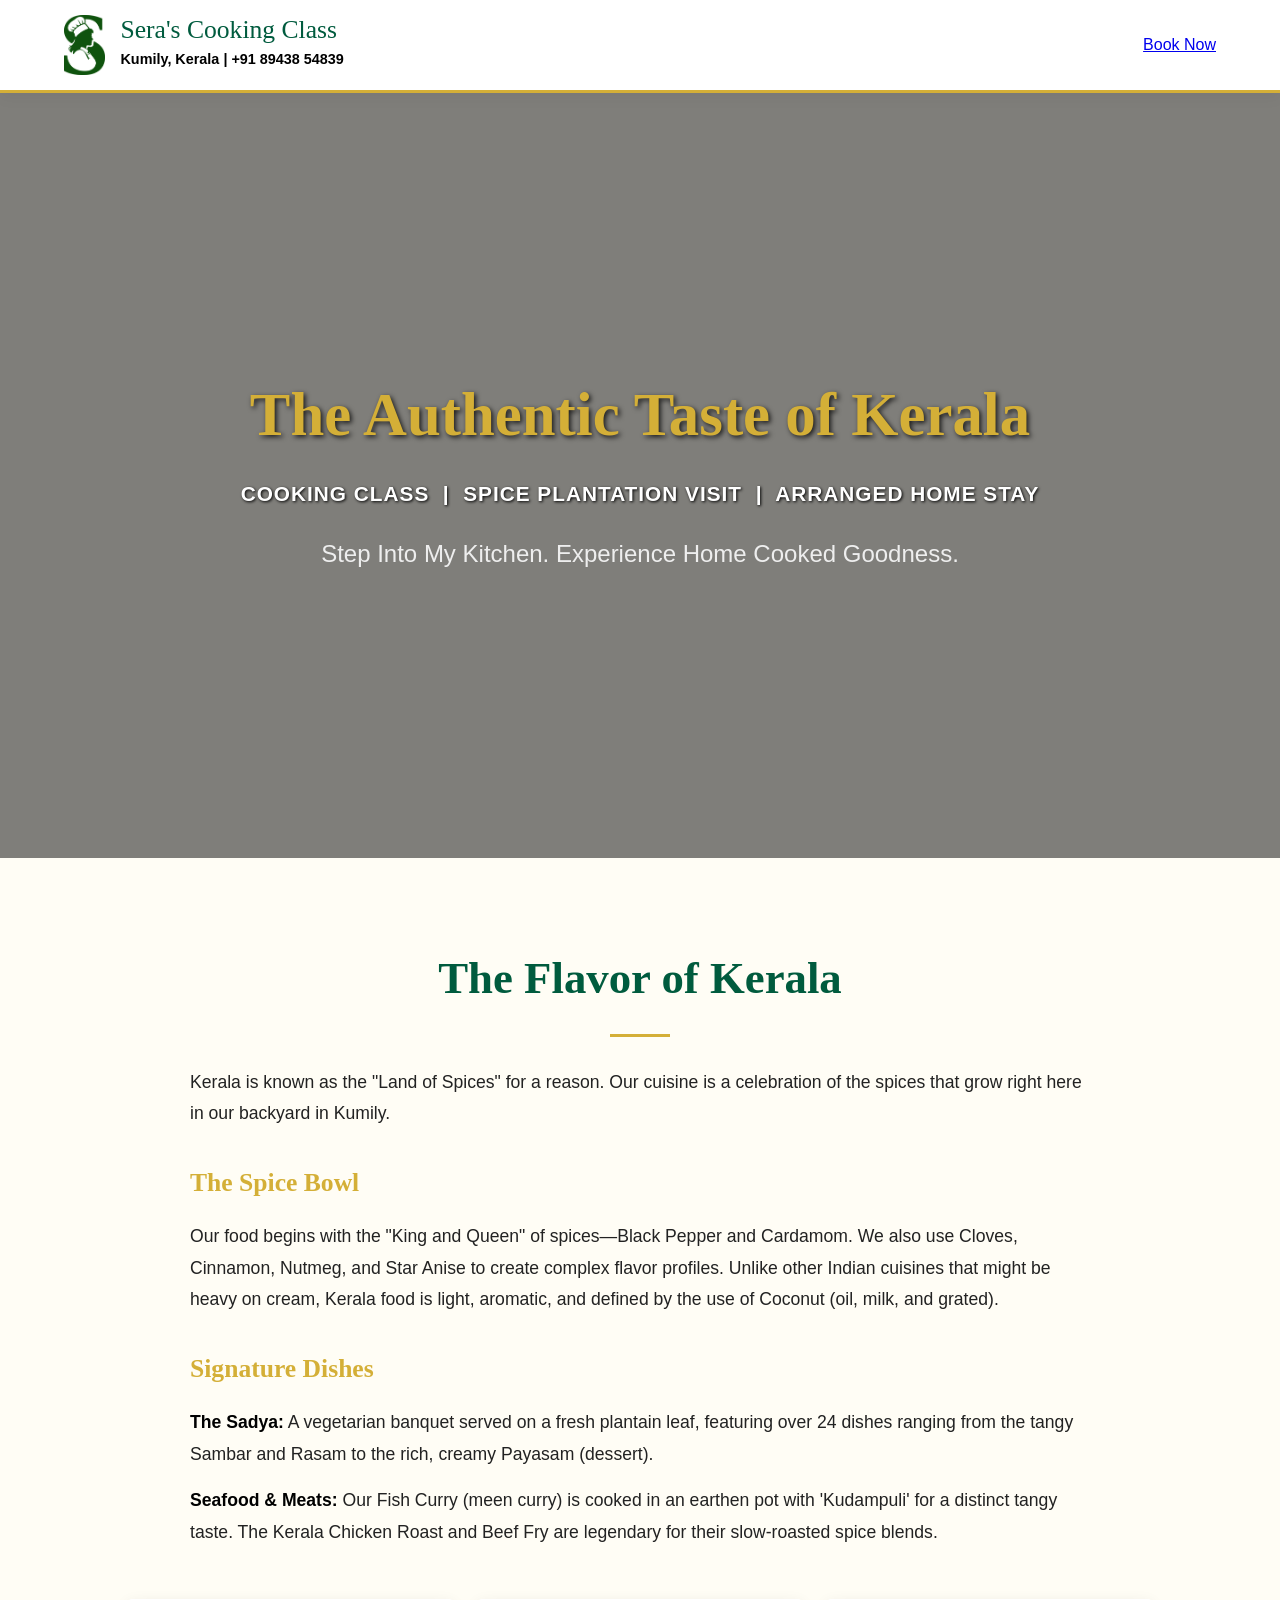
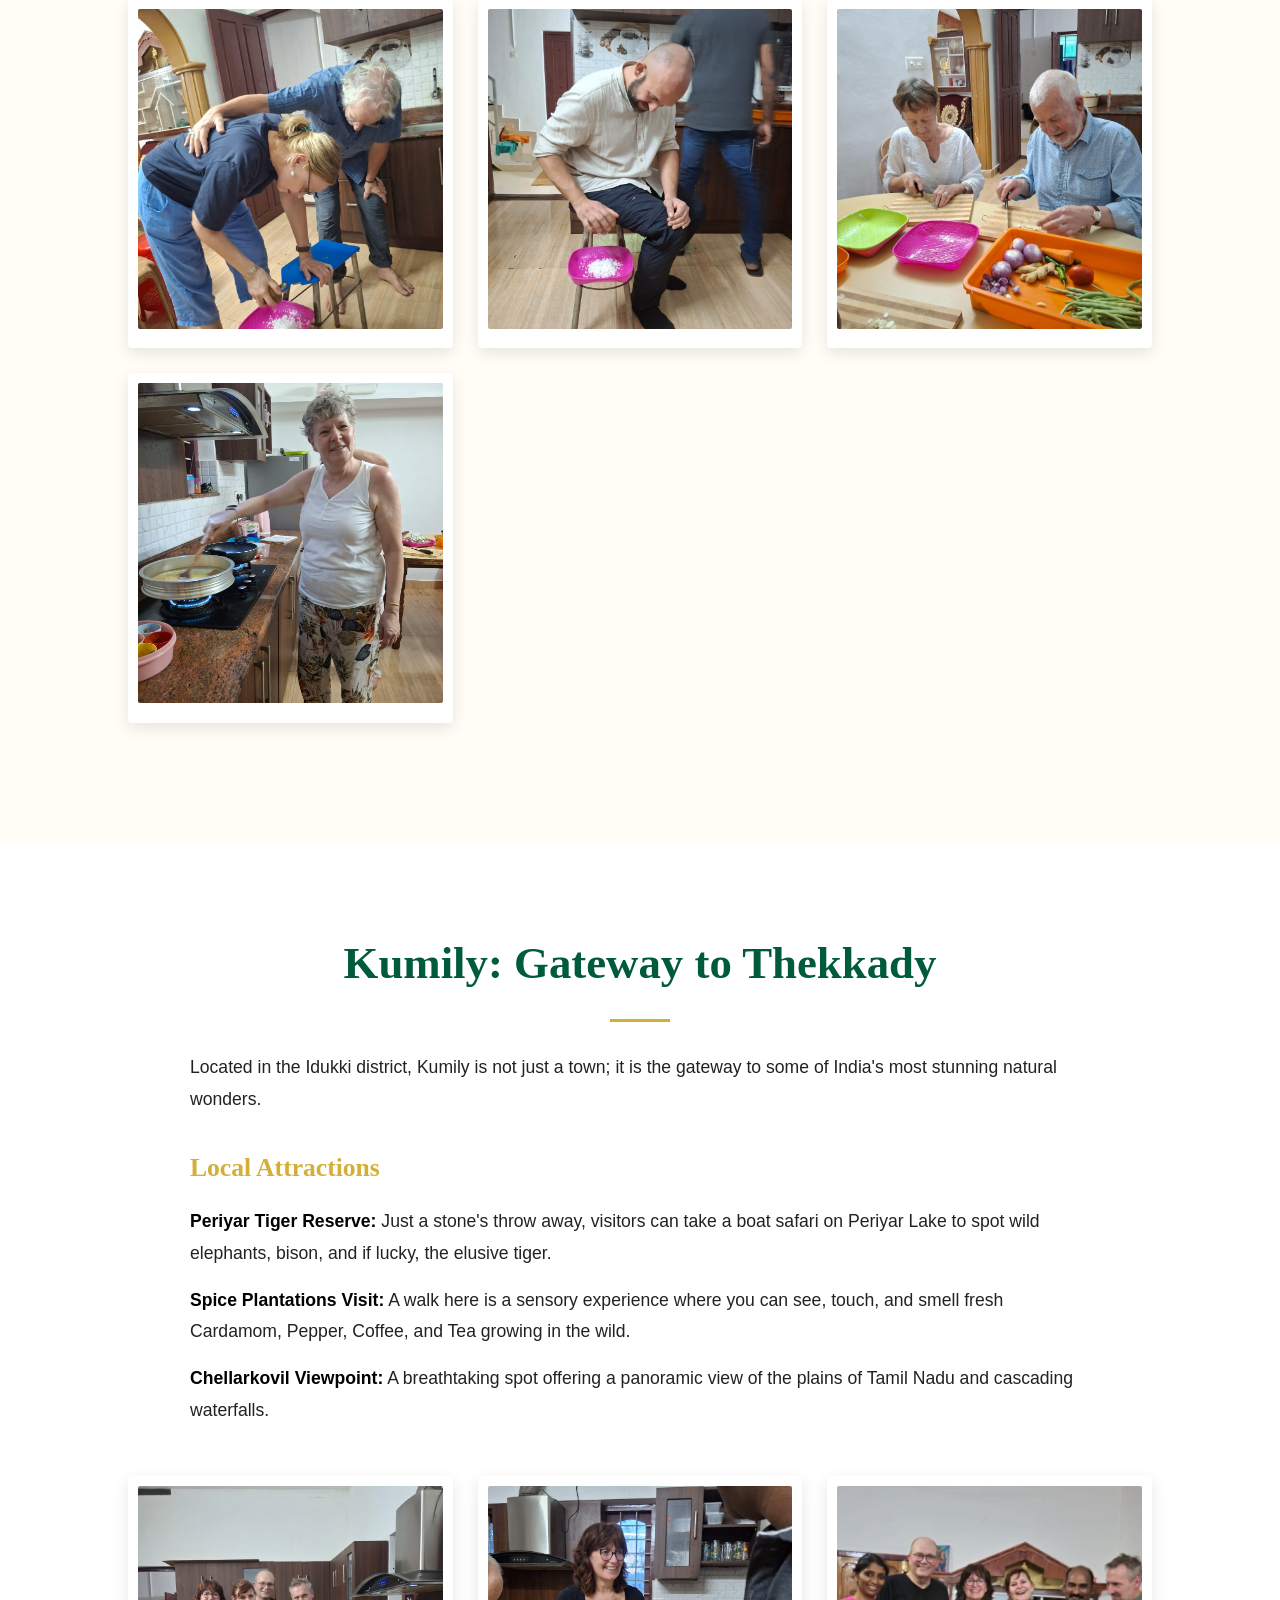
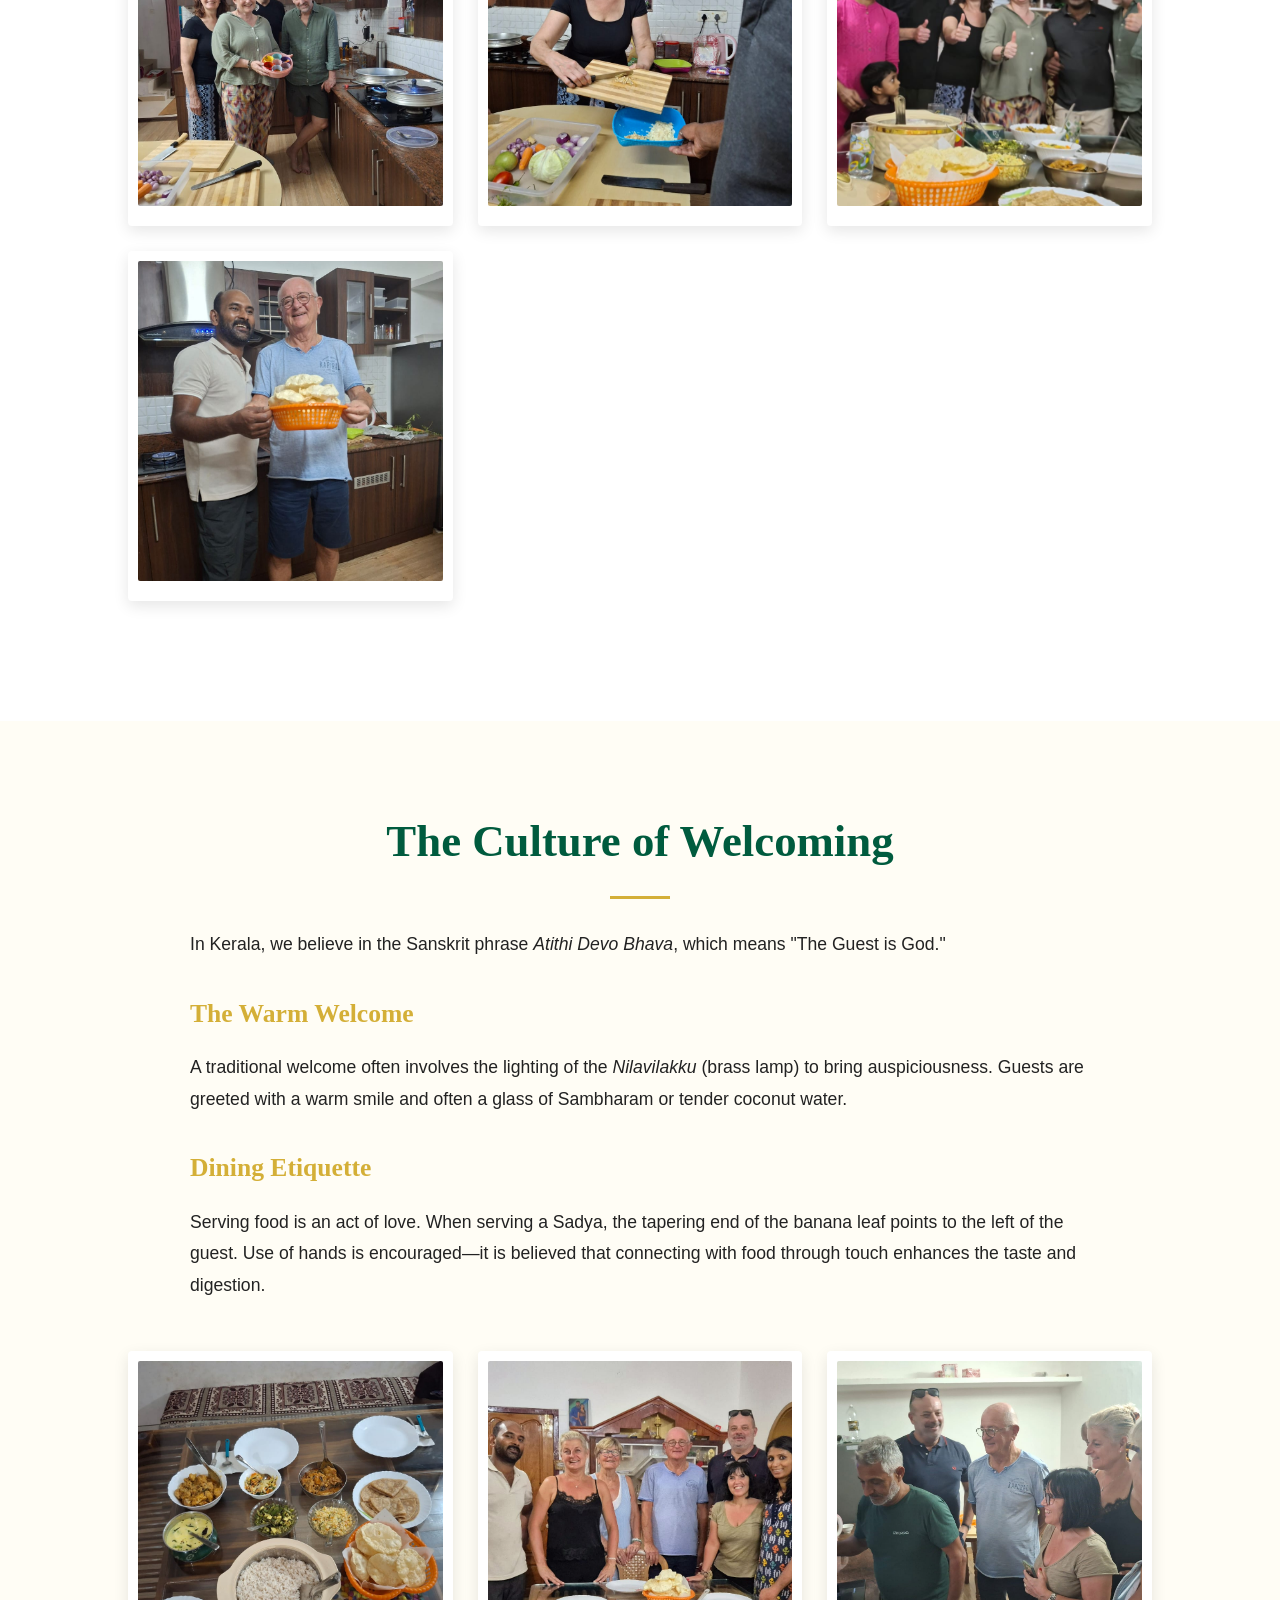
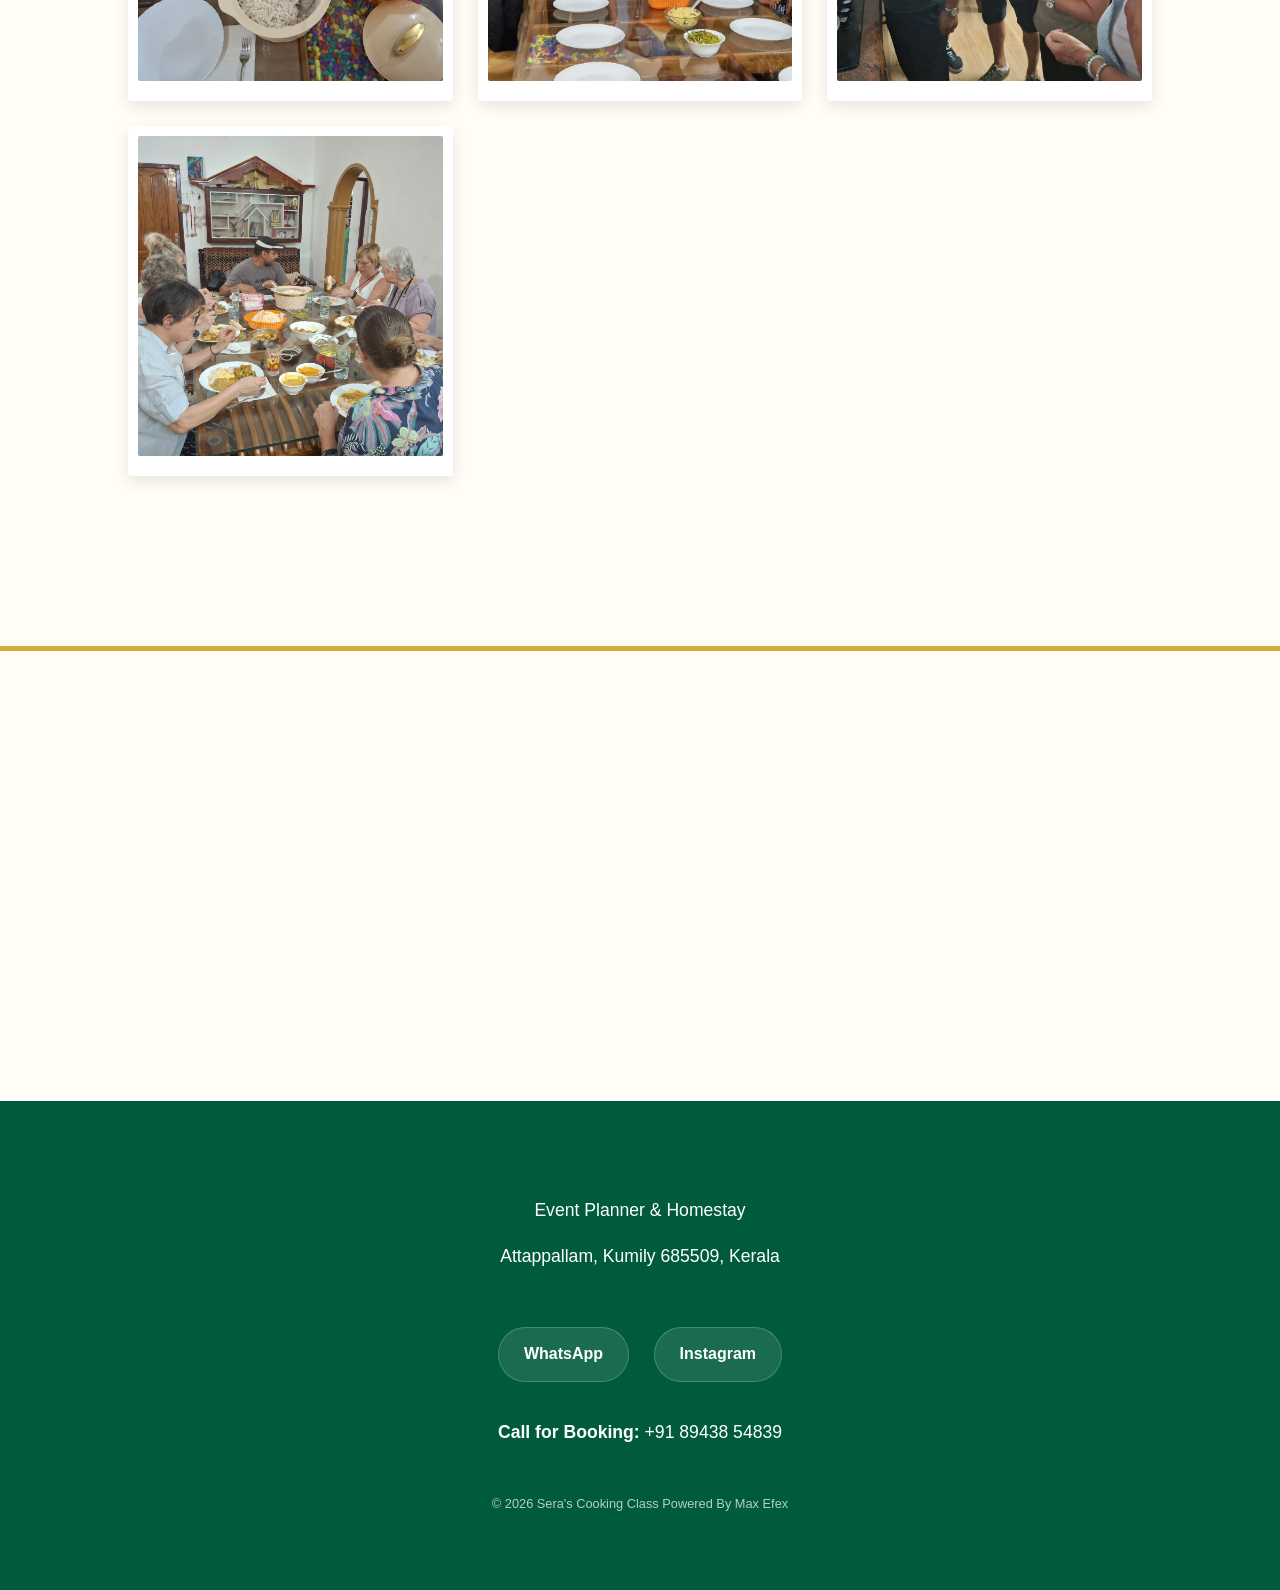
==== commit 0c09a3f0: "Update index.html" ====
--- a/index.html
+++ b/index.html
@@ -128,7 +128,7 @@
                 <div class="brand-details">Kumily, Kerala <span>|</span> +91 89438 54839</div>
             </div>
         </div>
-        <a href="https://wa.me/918943854839" class="book-btn">Book Now</a>
+        <a href="https://wa.me/918943854839" class="book-smallbtn">Book Now</a>
     </header>
 
     <section class="hero">
@@ -217,7 +217,7 @@
         <br>
         
         <div style="margin-bottom: 25px;">
-            <a href="https://wa.me/918943854839" class="social-btn">WhatsApp Chat</a>
+            <a href="https://wa.me/918943854839" class="social-btn">WhatsApp</a>
             <a href="https://www.instagram.com/step_into_my_kitche" class="social-btn">Instagram</a>
         </div>
 
@@ -227,4 +227,5 @@
     </footer>
 
 </body>
-</html>+
+</html>
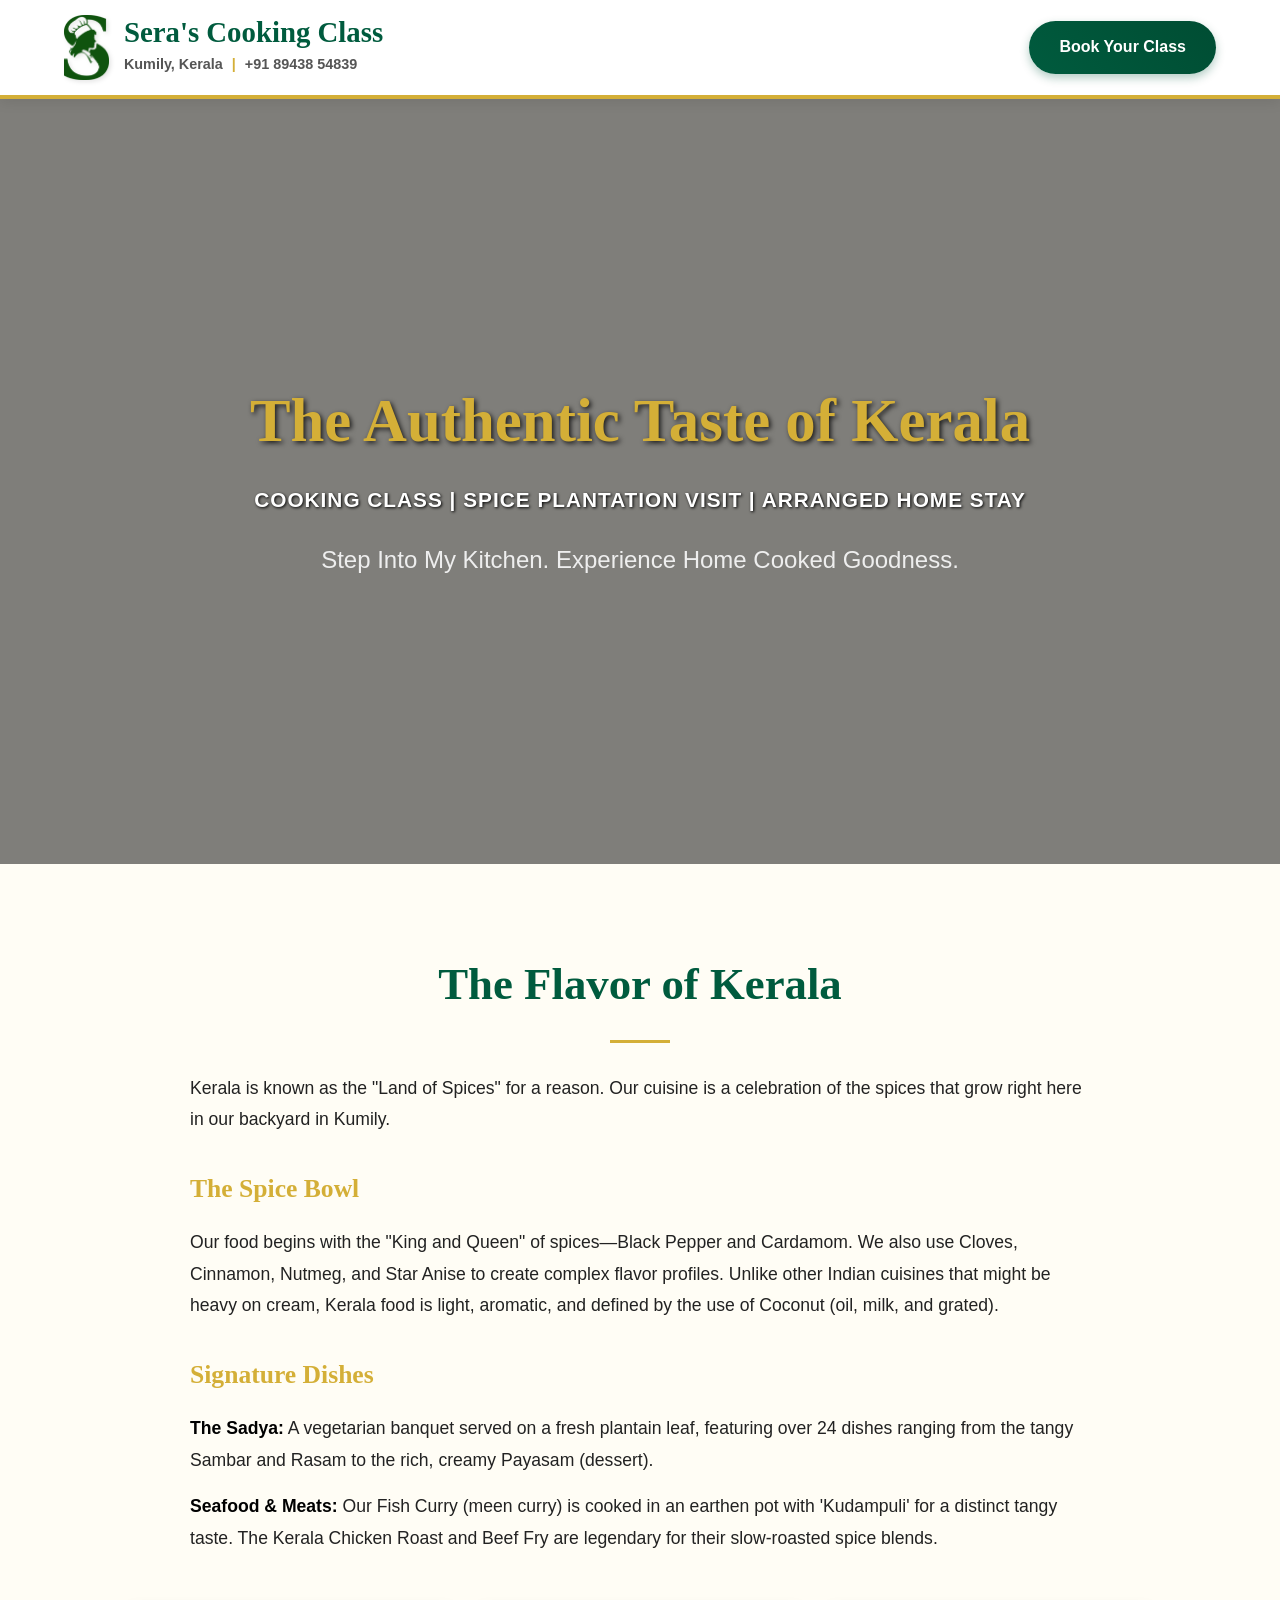
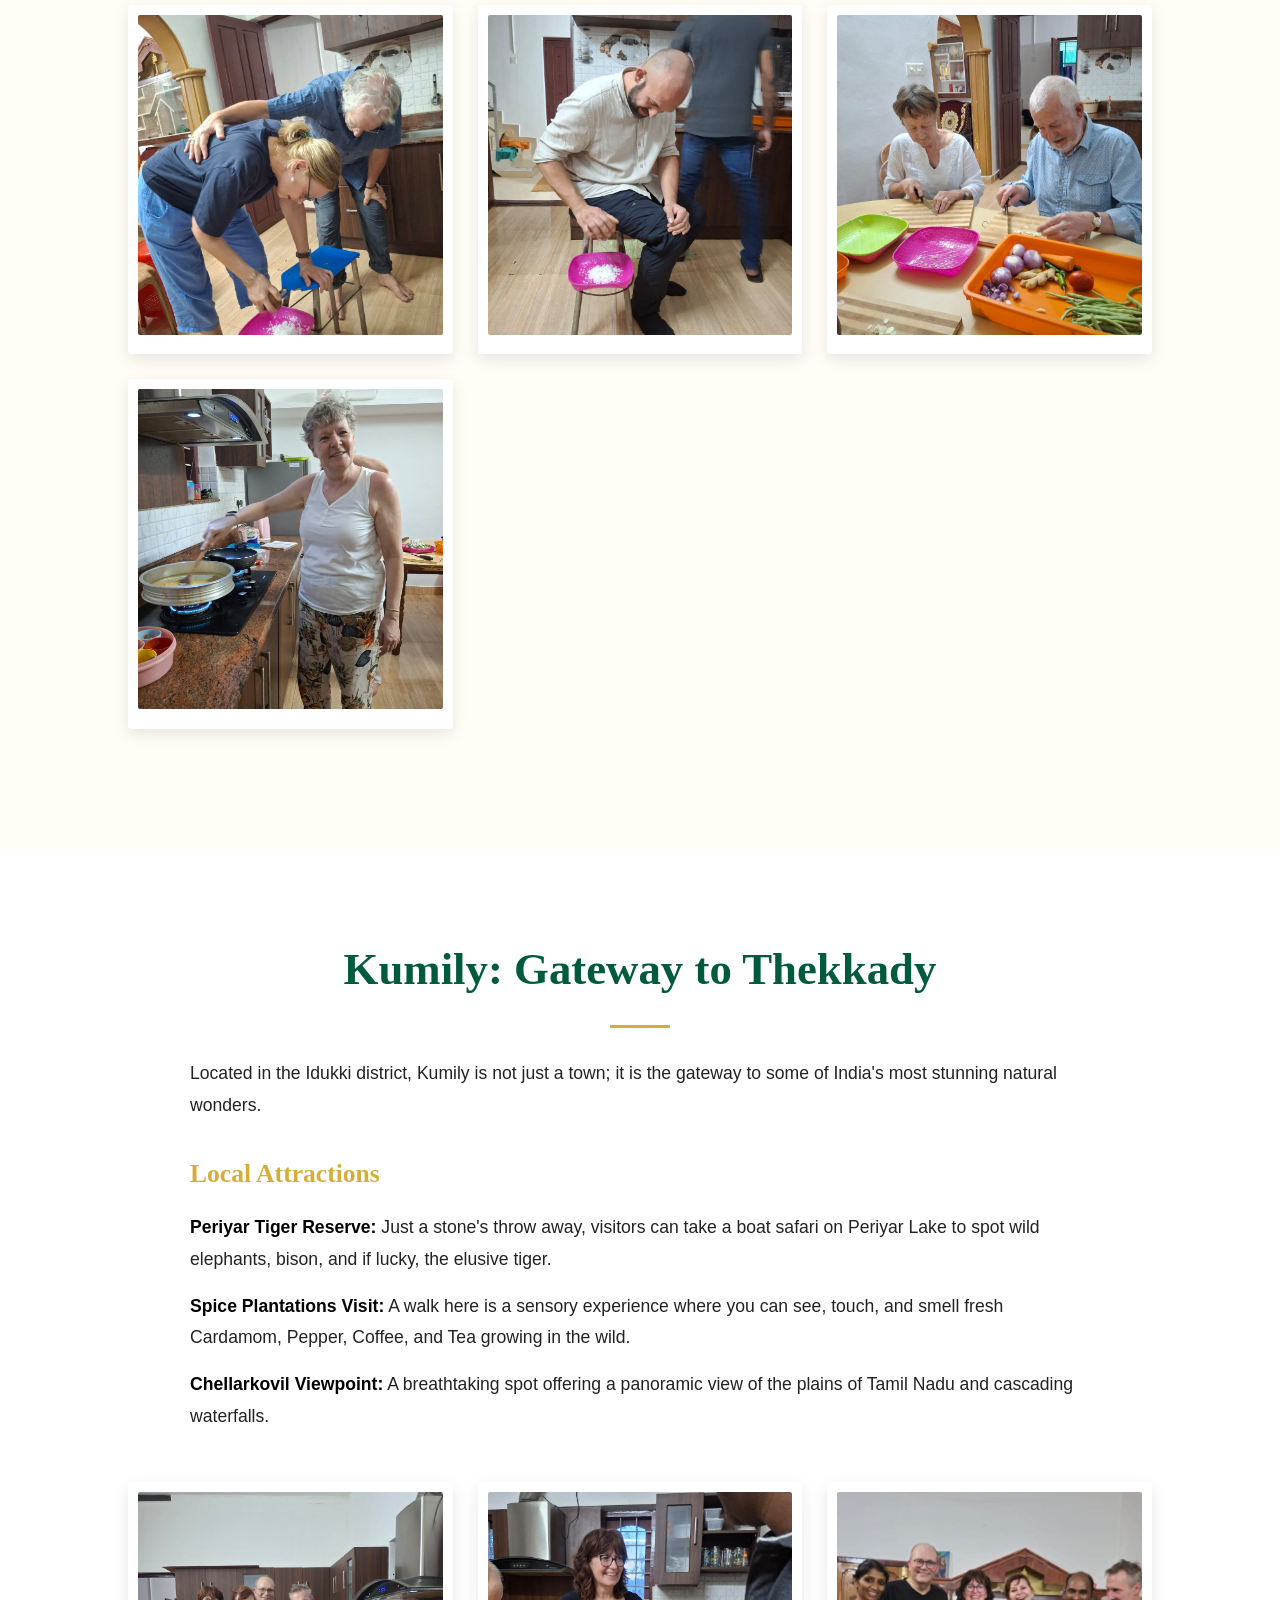
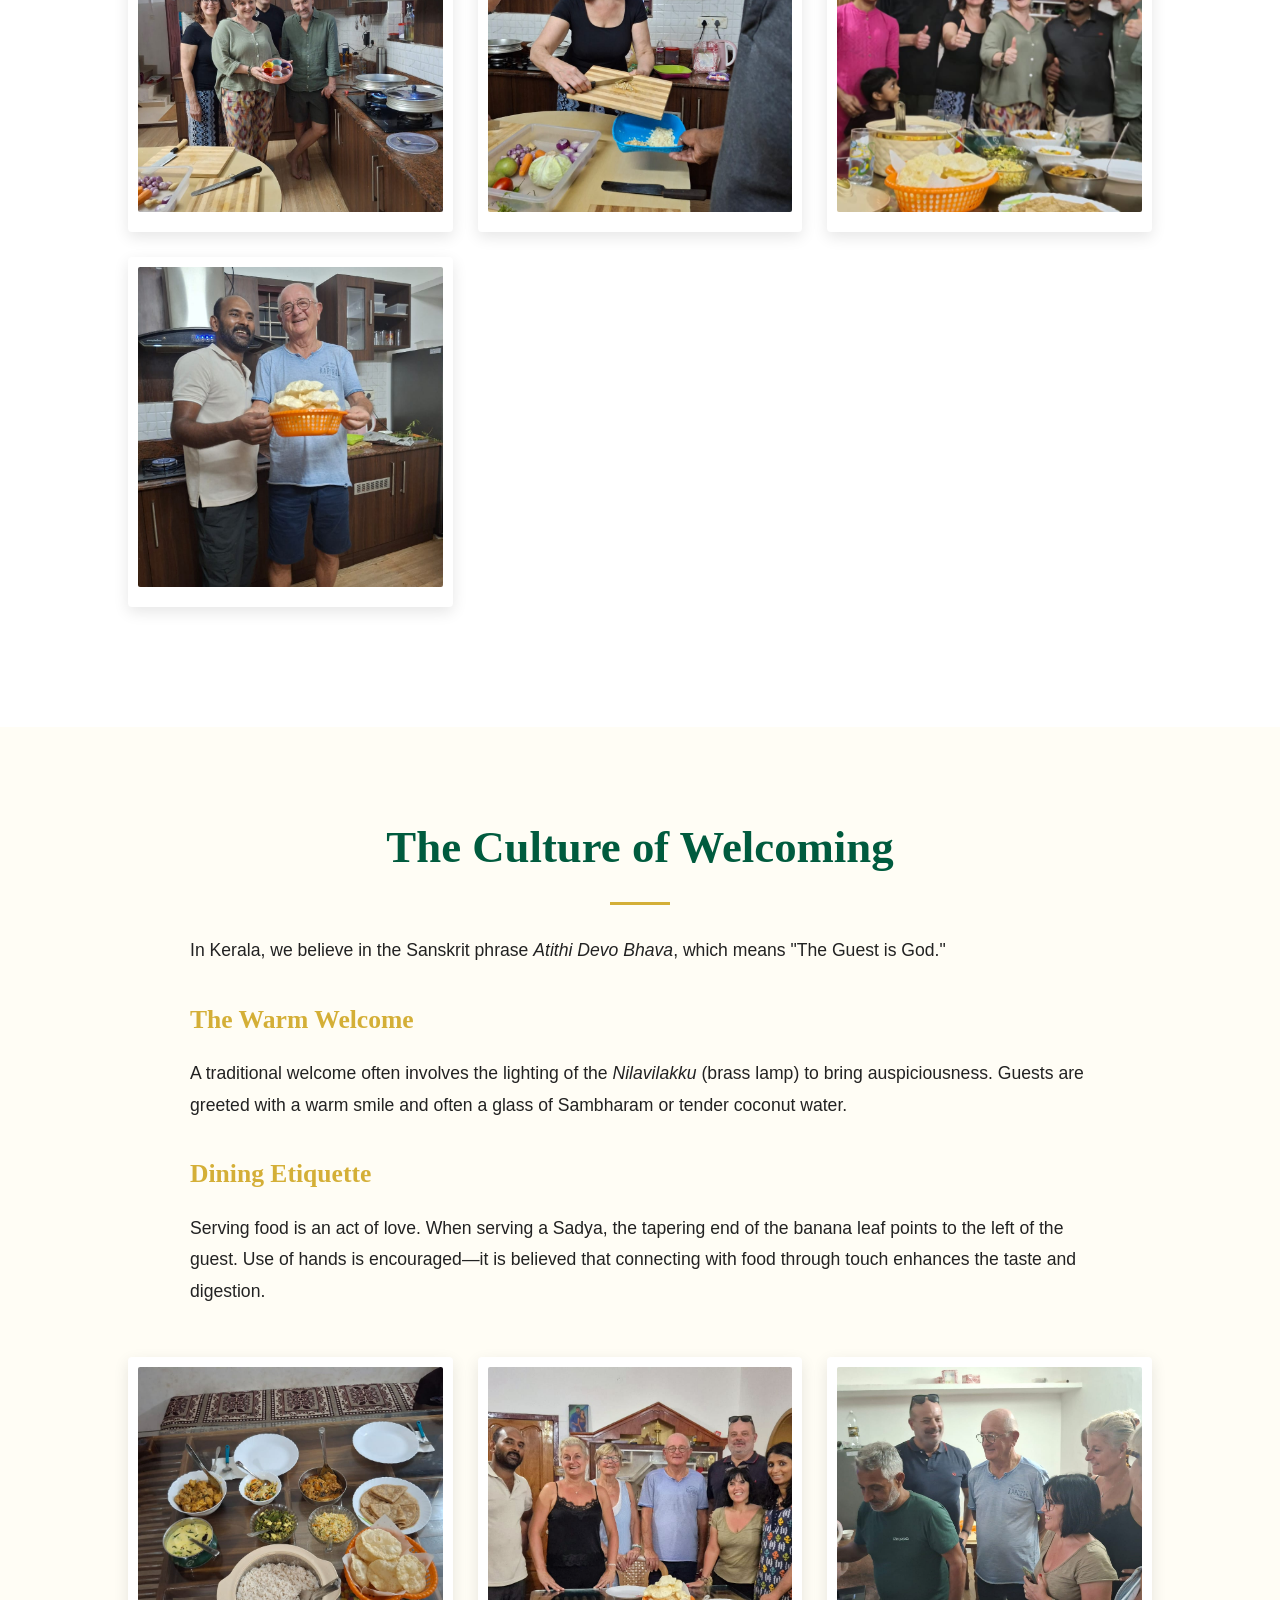
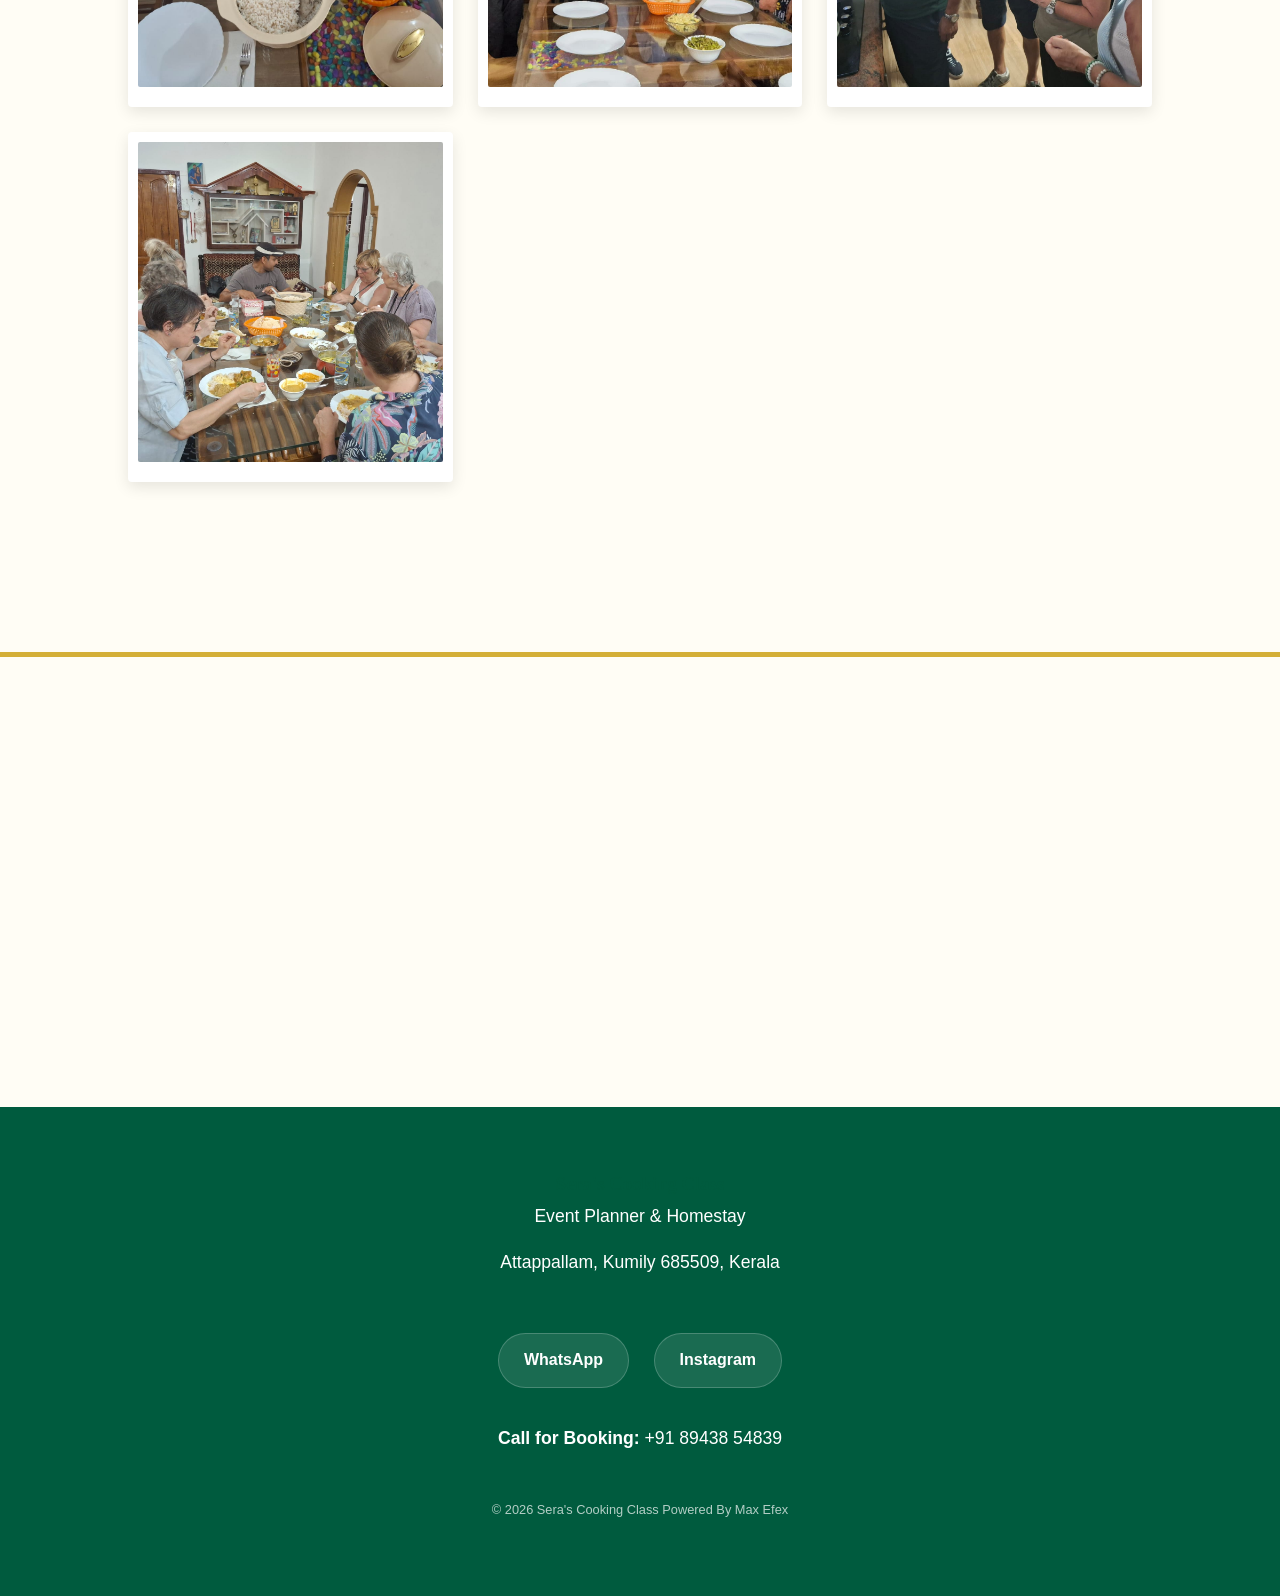
==== commit 8dbd4ad7: "Add files via upload" ====
--- a/index.html
+++ b/index.html
@@ -28,31 +28,72 @@
         }
 
         h1, h2, h3 { font-family: var(--font-head); color: var(--primary-green); font-weight: 700; }
-        /* Updated paragraph style for better readability */
         p { font-size: 1.1rem; margin-bottom: 15px; color: var(--text-body); font-weight: 400; }
 
-        /* --- HEADER --- */
+        /* --- ATTRACTIVE HEADER (As Requested) --- */
         header {
             background: white;
             padding: 15px 5%;
             position: sticky; top: 0; z-index: 1000;
             display: flex; justify-content: space-between; align-items: center;
-            border-bottom: 3px solid var(--accent-gold);
-            box-shadow: 0 4px 15px rgba(0,0,0,0.05);
-        }
-
-        .logo-section { display: flex; align-items: center; gap: 15px; }
-        .logo-section img { height: 60px; }
-        .brand-info { display: flex; flex-direction: column; }
-        .brand-name { font-family: var(--font-head); font-size: 1.6rem; color: var(--primary-green); line-height: 1; }
-        .brand-details { font-size: 0.9rem; color: var(--text-dark); font-weight: 700; margin-top: 4px; }
-        
+            border-bottom: 4px solid var(--accent-gold);
+            box-shadow: 0 4px 12px rgba(0,0,0,0.08);
+        }
+
+        .logo-section {
+            display: flex;
+            align-items: center;
+            gap: 15px;
+        }
+
+        .logo-section img {
+            height: 65px; /* Bigger Logo */
+            filter: drop-shadow(2px 2px 2px rgba(0,0,0,0.1));
+        }
+
+        .brand-info {
+            display: flex;
+            flex-direction: column;
+        }
+
+        .brand-name {
+            font-family: var(--font-head);
+            font-size: 1.8rem;
+            font-weight: 700;
+            color: var(--primary-green);
+            line-height: 1.1;
+        }
+
+        .brand-details {
+            font-size: 0.9rem;
+            color: #555;
+            font-weight: 600;
+            margin-top: 4px;
+        }
+
+        .brand-details span {
+            color: var(--accent-gold);
+            margin: 0 5px;
+        }
+
+        /* Stylish Book Button */
         .book-btn {
-            background: linear-gradient(45deg, var(--primary-green), #004225);
-            color: white; padding: 12px 30px; border-radius: 50px; text-decoration: none;
-            font-weight: bold; box-shadow: 0 5px 15px rgba(0,91,62,0.2); transition: transform 0.3s;
-        }
-        .book-btn:hover { transform: translateY(-2px); background: var(--accent-gold); }
+            background: linear-gradient(45deg, var(--primary-green), #004d33);
+            color: white;
+            padding: 12px 30px;
+            border-radius: 50px;
+            text-decoration: none;
+            font-weight: bold;
+            box-shadow: 0 4px 10px rgba(0, 91, 62, 0.3);
+            transition: transform 0.3s, box-shadow 0.3s;
+            display: inline-block;
+        }
+        .book-btn:hover { 
+            transform: translateY(-3px); 
+            box-shadow: 0 6px 15px rgba(0, 91, 62, 0.4);
+            background: linear-gradient(45deg, var(--accent-gold), #b8962e);
+            color: #fff;
+        }
 
         /* --- HERO --- */
         .hero {
@@ -64,7 +105,6 @@
         }
         .hero h1 { font-size: 3.8rem; color: var(--accent-gold); text-shadow: 2px 2px 5px rgba(0,0,0,0.8); margin-bottom: 5px;}
         
-        /* New Services Highlight */
         .hero-services {
             font-size: 1.3rem; font-weight: 700; color: white; 
             text-transform: uppercase; letter-spacing: 1px; margin-bottom: 20px;
@@ -79,7 +119,6 @@
         
         .text-block { max-width: 900px; margin: 0 auto 50px auto; text-align: left; }
         .text-block h3 { font-size: 1.6rem; margin-top: 30px; margin-bottom: 15px; color: var(--accent-gold); }
-        /* Strong tags made darker */
         .text-block strong { color: var(--text-dark); font-weight: 700; }
 
         /* --- PHOTO GRIDS (4 Images) --- */
@@ -101,7 +140,7 @@
         iframe { width: 100%; height: 450px; display: block; border: 0; }
 
         footer { background: var(--primary-green); color: white; text-align: center; padding: 60px 20px; }
-        footer p { color: white; } /* Ensure footer text stays white */
+        footer p { color: white; } 
         .social-btn {
             display: inline-flex; align-items: center; gap: 10px; padding: 12px 25px;
             border-radius: 30px; text-decoration: none; font-weight: bold; margin: 10px;
@@ -111,10 +150,13 @@
 
         /* Mobile */
         @media (max-width: 768px) { 
+            header { flex-direction: column; gap: 15px; text-align: center; padding: 20px; }
+            .logo-section { flex-direction: column; }
             .hero h1 { font-size: 2.8rem; }
             .hero-services { font-size: 1.1rem; }
             .content-section { padding: 50px 5%; }
             .photo-grid { grid-template-columns: 1fr; }
+            .book-btn { width: 100%; text-align: center; }
         }
     </style>
 </head>
@@ -128,14 +170,14 @@
                 <div class="brand-details">Kumily, Kerala <span>|</span> +91 89438 54839</div>
             </div>
         </div>
-        <a href="https://wa.me/918943854839" class="book-smallbtn">Book Now</a>
+        <a href="https://wa.me/918943854839" class="book-btn">Book Your Class</a>
     </header>
 
     <section class="hero">
         <div>
             <h1>The Authentic Taste of Kerala</h1>
             <p class="hero-services">
-                Cooking Class &nbsp;|&nbsp; Spice Plantation Visit &nbsp;|&nbsp; Arranged Home Stay
+                Cooking Class  |  Spice Plantation Visit  |  Arranged Home Stay
             </p>
             <p class="hero-tagline">Step Into My Kitchen. Experience Home Cooked Goodness.</p>
         </div>
@@ -194,8 +236,6 @@
             
             <h3>Dining Etiquette</h3>
             <p>Serving food is an act of love. When serving a Sadya, the tapering end of the banana leaf points to the left of the guest. Use of hands is encouraged—it is believed that connecting with food through touch enhances the taste and digestion.</p>
-
-
         </div>
 
         <div class="photo-grid">
@@ -227,5 +267,4 @@
     </footer>
 
 </body>
-
-</html>
+</html>
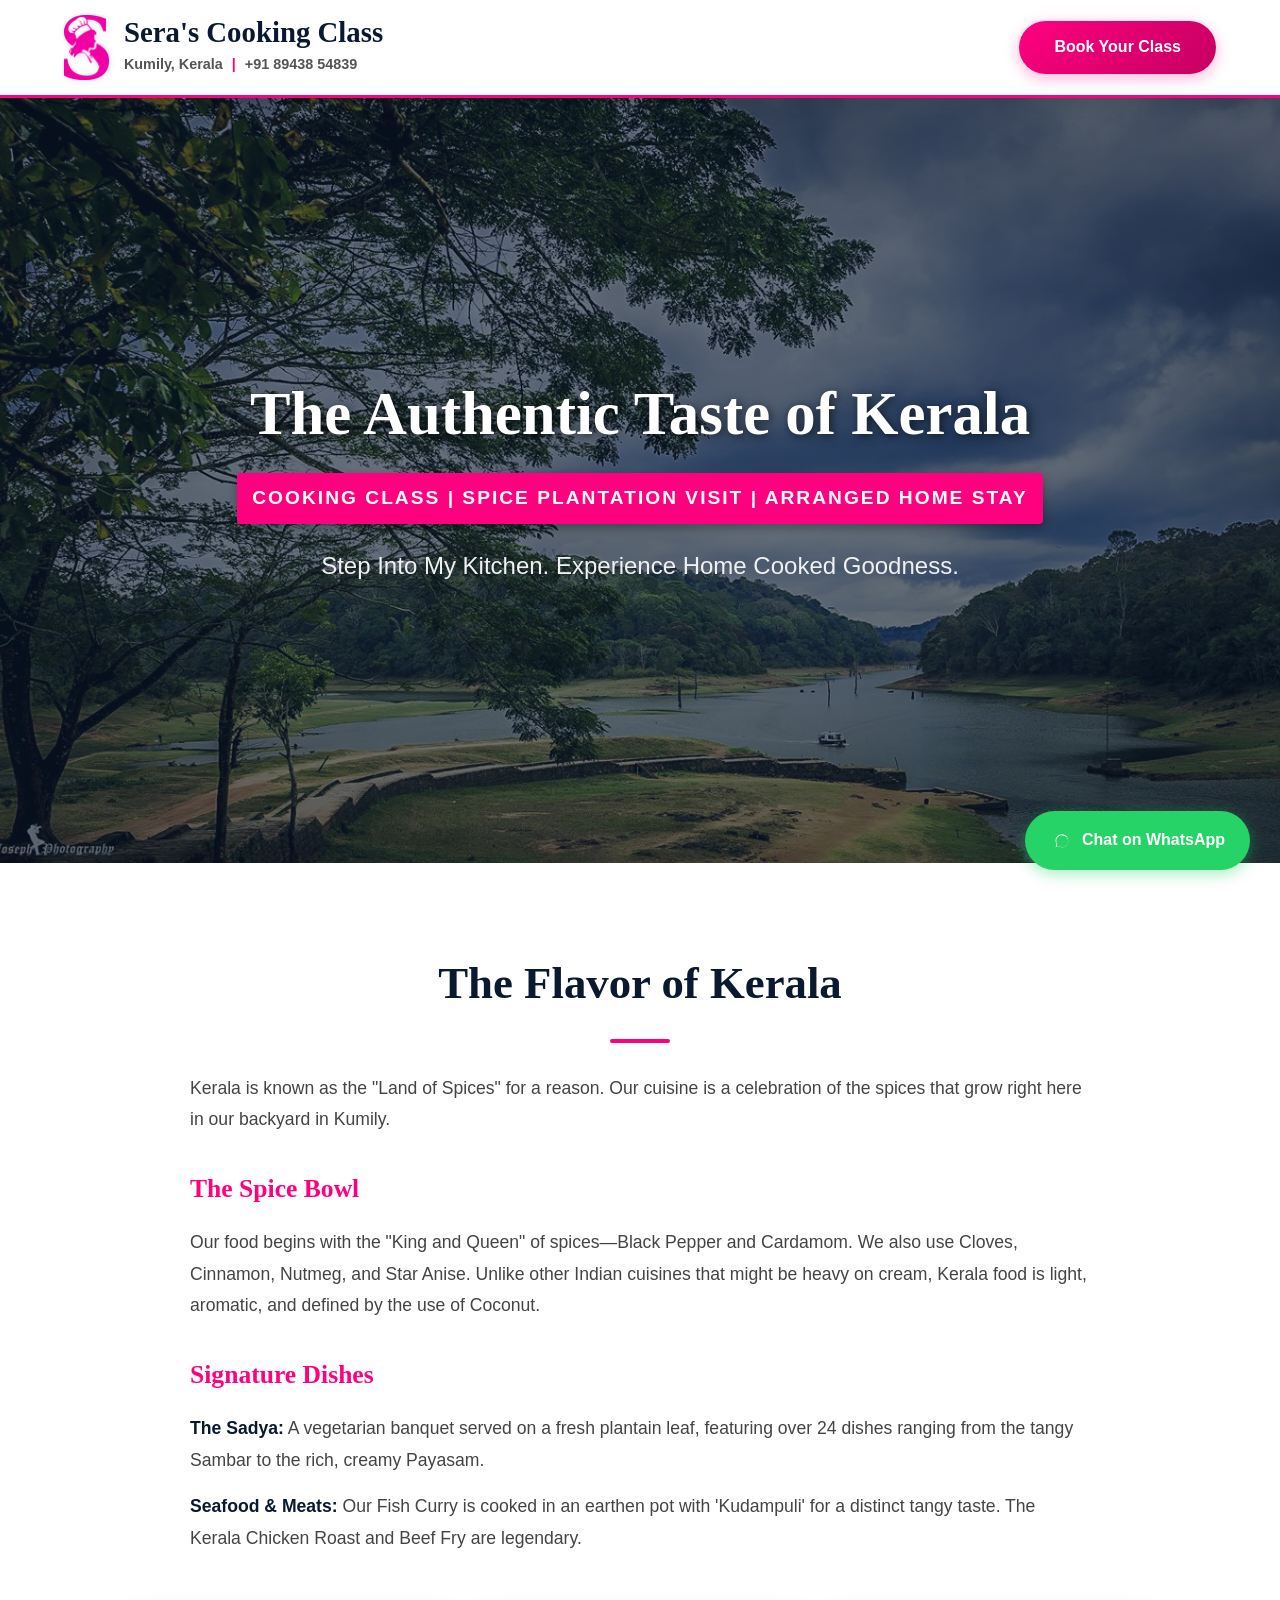
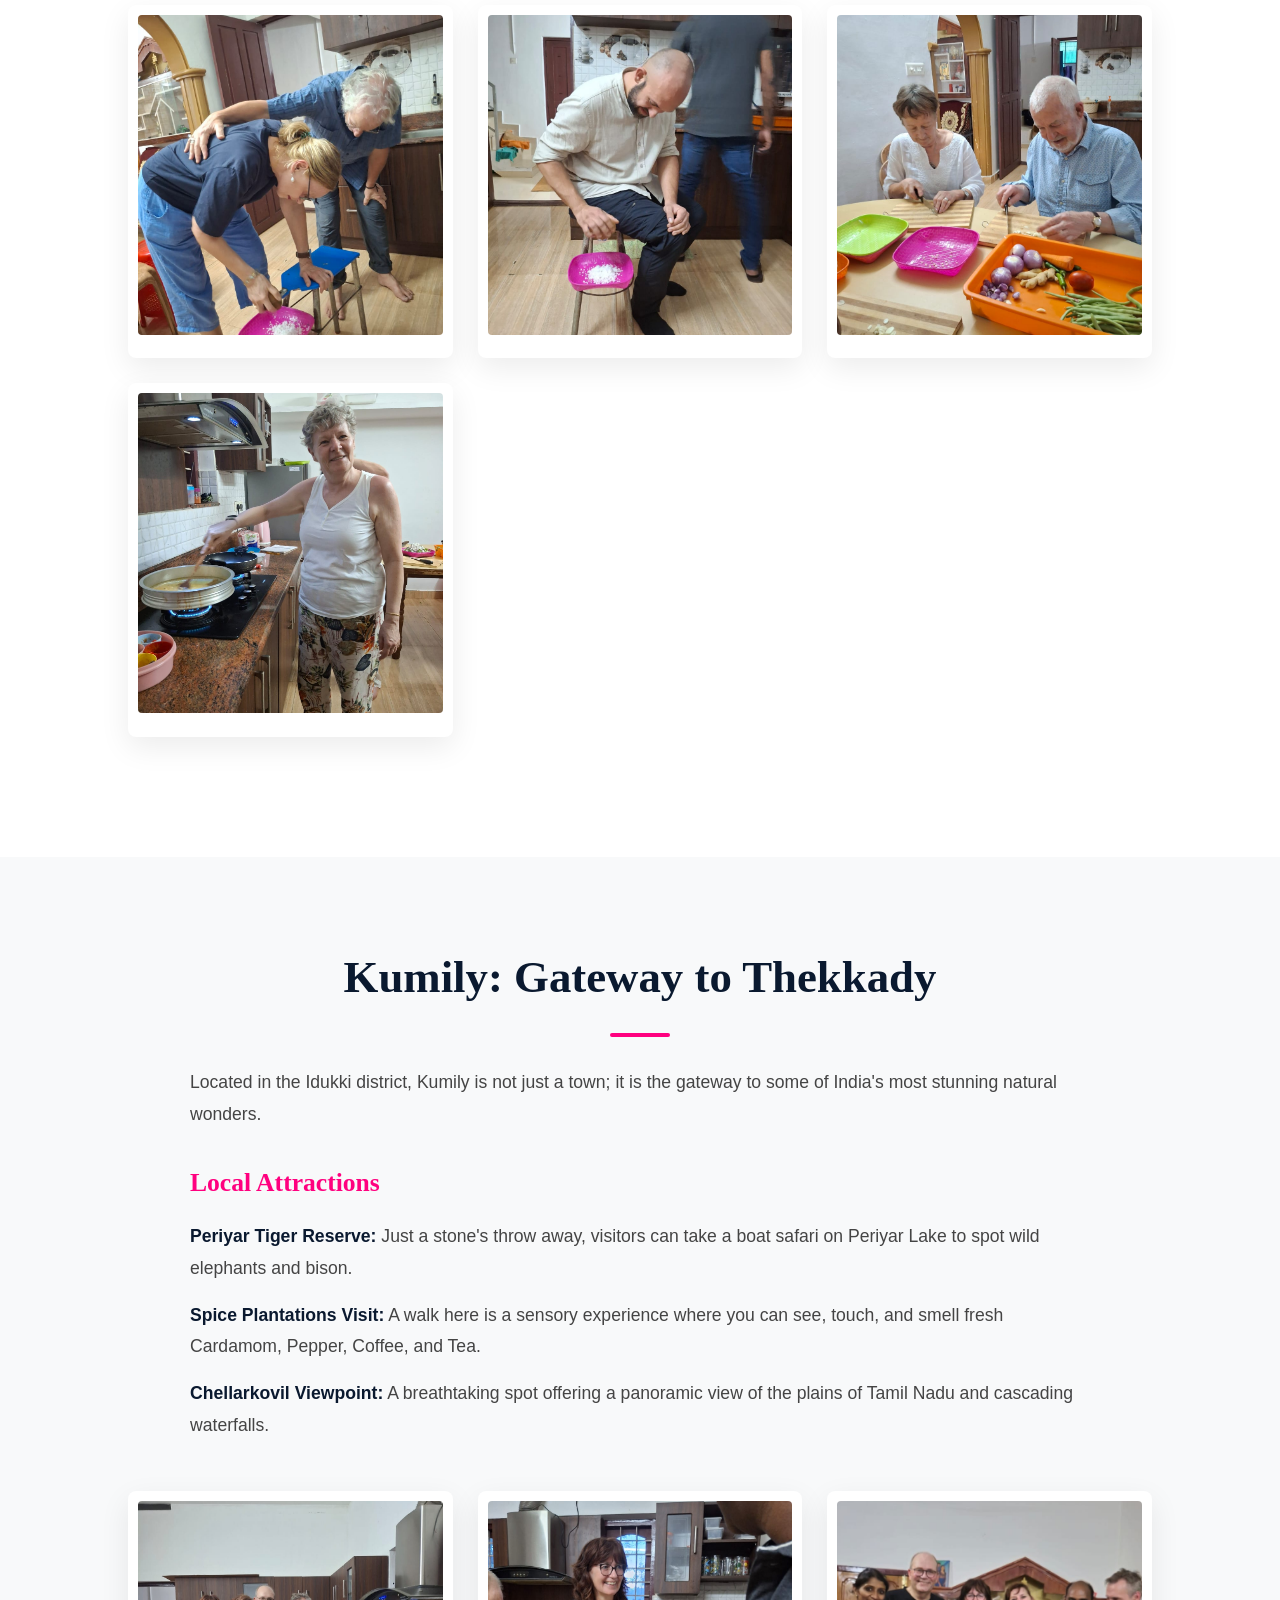
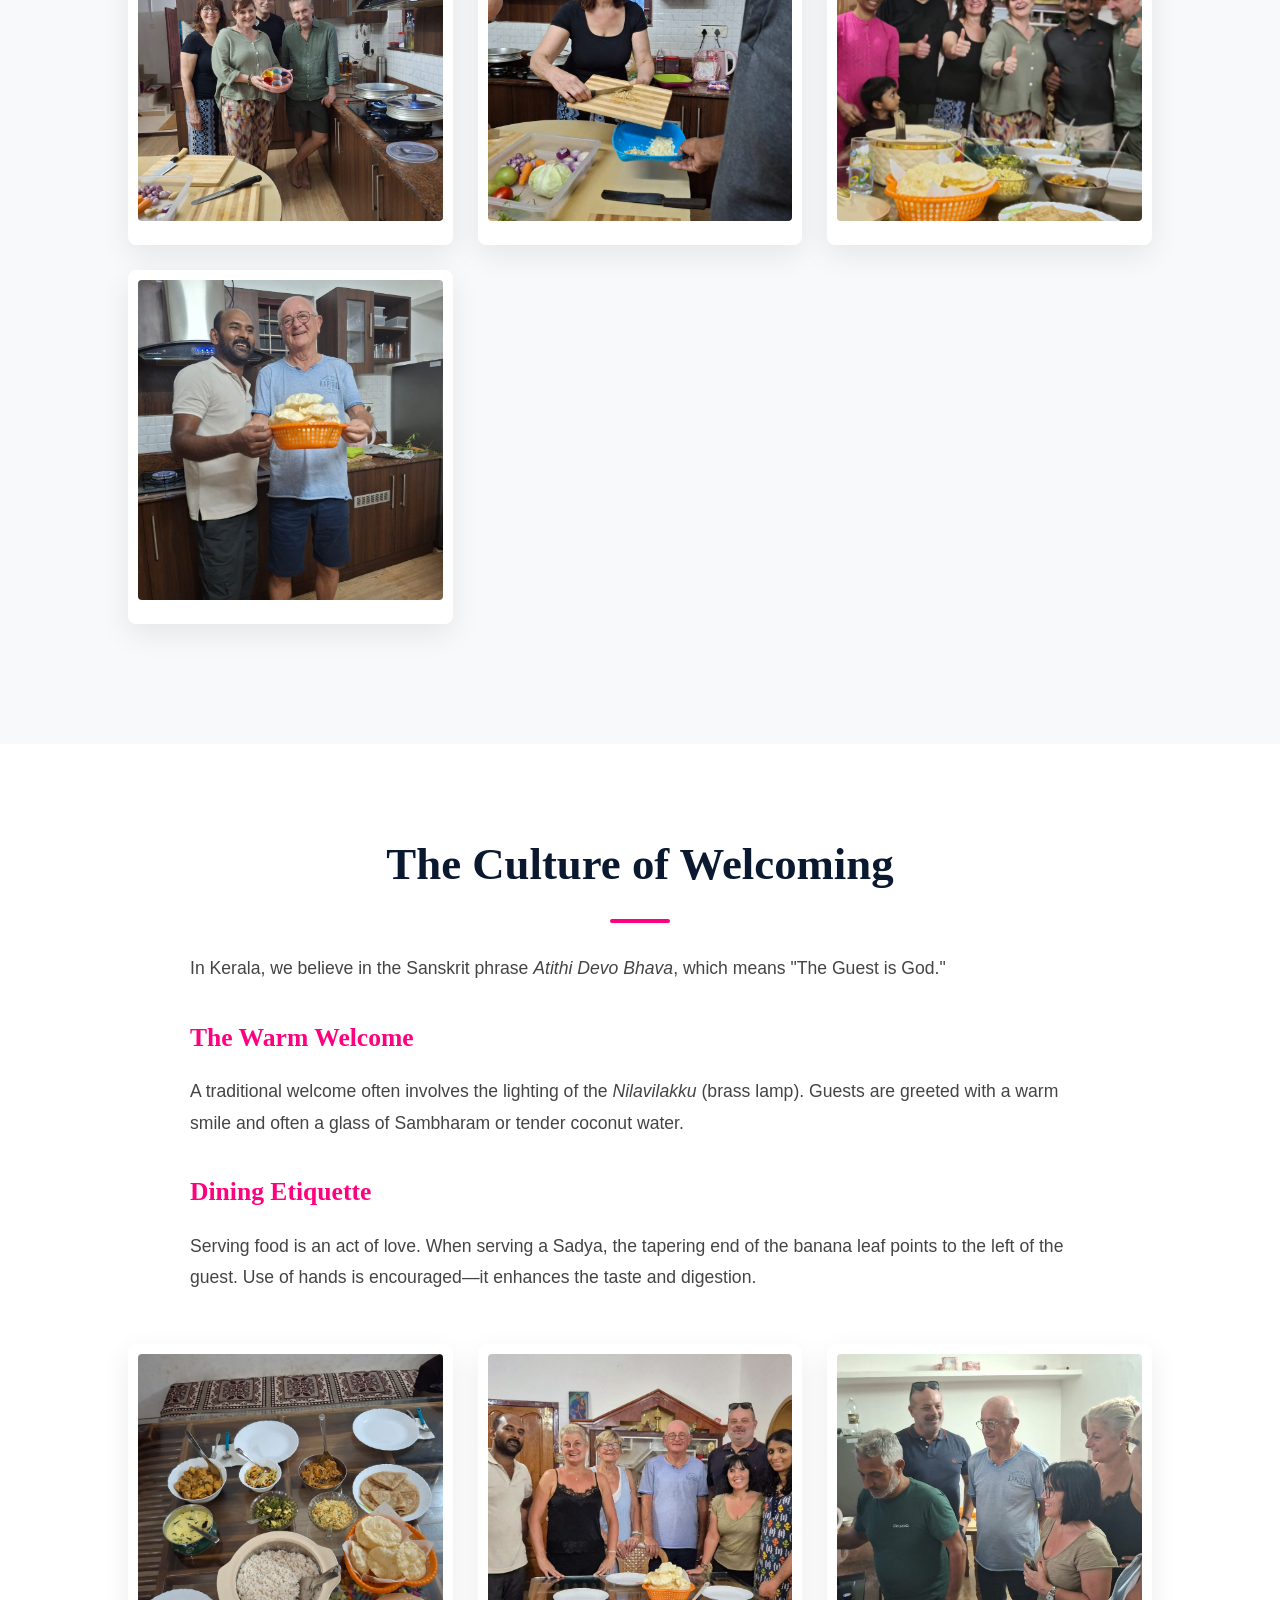
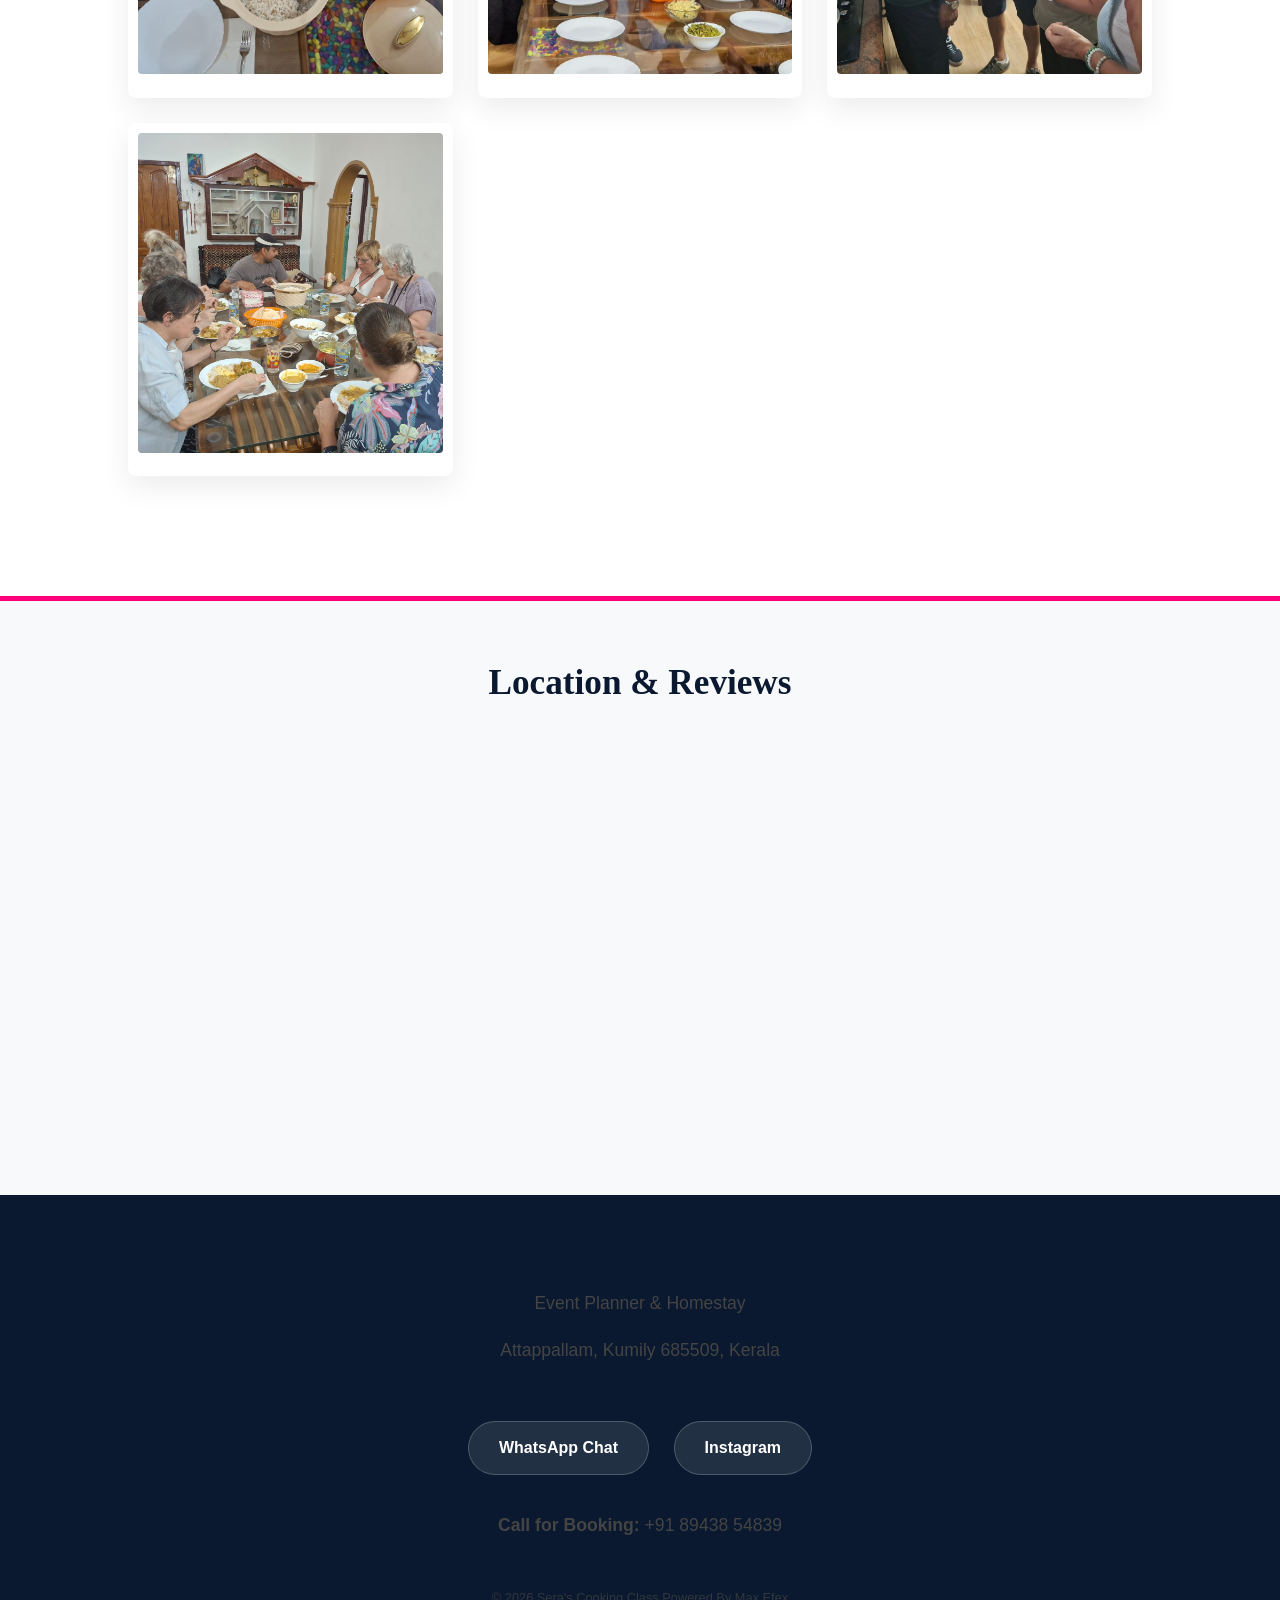
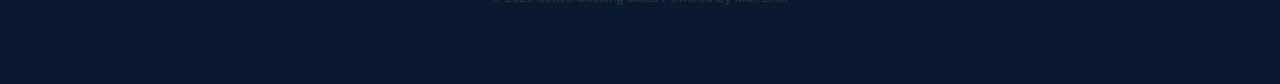
==== commit 41726754: "Add files via upload" ====
--- a/index.html
+++ b/index.html
@@ -5,13 +5,13 @@
     <meta name="viewport" content="width=device-width, initial-scale=1.0">
     <title>Sera's Cooking Class | Authentic Kerala Cuisine</title>
     <style>
-        /* --- THEME: LUXURY KERALA (High Contrast) --- */
+        /* --- THEME: PREMIUM BLUE & PINK --- */
         :root {
-            --bg-cream: #FFFDF5;       
-            --primary-green: #005b3e;  
-            --accent-gold: #D4AF37;    
-            --text-dark: #000000;      /* Pure Black for headings */
-            --text-body: #222222;      /* Very dark gray for maximum readability */
+            --bg-white: #ffffff;
+            --primary-blue: #0a192f;   /* Deep Royal Navy Blue */
+            --accent-pink: #ff007f;    /* Vibrant Magenta Pink */
+            --text-dark: #172a45;      /* Dark Blue for headings */
+            --text-body: #444444;      /* Dark Grey for reading */
             --font-head: 'Playfair Display', serif;
             --font-body: 'Lato', sans-serif;
         }
@@ -22,141 +22,138 @@
         
         body { 
             font-family: var(--font-body); 
-            background-color: var(--bg-cream); 
+            background-color: var(--bg-white); 
             color: var(--text-body); 
             line-height: 1.8;
         }
 
-        h1, h2, h3 { font-family: var(--font-head); color: var(--primary-green); font-weight: 700; }
+        h1, h2, h3 { font-family: var(--font-head); color: var(--primary-blue); font-weight: 700; }
         p { font-size: 1.1rem; margin-bottom: 15px; color: var(--text-body); font-weight: 400; }
 
-        /* --- ATTRACTIVE HEADER (As Requested) --- */
+        /* --- HEADER --- */
         header {
             background: white;
             padding: 15px 5%;
             position: sticky; top: 0; z-index: 1000;
             display: flex; justify-content: space-between; align-items: center;
-            border-bottom: 4px solid var(--accent-gold);
-            box-shadow: 0 4px 12px rgba(0,0,0,0.08);
+            border-bottom: 3px solid var(--accent-pink);
+            box-shadow: 0 4px 20px rgba(0,0,0,0.08);
         }
 
         .logo-section {
-            display: flex;
-            align-items: center;
-            gap: 15px;
+            display: flex; align-items: center; gap: 15px;
+            flex-grow: 0; /* Keeps logo on left */
         }
 
         .logo-section img {
-            height: 65px; /* Bigger Logo */
-            filter: drop-shadow(2px 2px 2px rgba(0,0,0,0.1));
-        }
-
-        .brand-info {
-            display: flex;
-            flex-direction: column;
-        }
-
+            height: 65px; 
+            filter: drop-shadow(1px 1px 3px rgba(0,0,0,0.1));
+        }
+
+        .brand-info { display: flex; flex-direction: column; }
         .brand-name {
-            font-family: var(--font-head);
-            font-size: 1.8rem;
-            font-weight: 700;
-            color: var(--primary-green);
-            line-height: 1.1;
-        }
-
+            font-family: var(--font-head); font-size: 1.8rem;
+            font-weight: 700; color: var(--primary-blue); line-height: 1.1;
+        }
         .brand-details {
-            font-size: 0.9rem;
-            color: #555;
-            font-weight: 600;
-            margin-top: 4px;
-        }
-
-        .brand-details span {
-            color: var(--accent-gold);
-            margin: 0 5px;
-        }
-
-        /* Stylish Book Button */
+            font-size: 0.9rem; color: #555; font-weight: 600; margin-top: 4px;
+        }
+        .brand-details span { color: var(--accent-pink); margin: 0 5px; }
+
+        /* Book Button (Pink Gradient) */
         .book-btn {
-            background: linear-gradient(45deg, var(--primary-green), #004d33);
-            color: white;
-            padding: 12px 30px;
-            border-radius: 50px;
-            text-decoration: none;
-            font-weight: bold;
-            box-shadow: 0 4px 10px rgba(0, 91, 62, 0.3);
-            transition: transform 0.3s, box-shadow 0.3s;
-            display: inline-block;
-        }
-        .book-btn:hover { 
-            transform: translateY(-3px); 
-            box-shadow: 0 6px 15px rgba(0, 91, 62, 0.4);
-            background: linear-gradient(45deg, var(--accent-gold), #b8962e);
-            color: #fff;
-        }
+            background: linear-gradient(135deg, var(--accent-pink), #c50062);
+            color: white; padding: 12px 35px; border-radius: 50px;
+            text-decoration: none; font-weight: bold;
+            box-shadow: 0 4px 15px rgba(255, 0, 127, 0.3);
+            transition: transform 0.3s;
+        }
+        .book-btn:hover { transform: translateY(-3px); background: var(--primary-blue); }
 
         /* --- HERO --- */
         .hero {
-            background: linear-gradient(rgba(0,0,0,0.5), rgba(0,0,0,0.5)), url('welcome.png');
+            background: linear-gradient(rgba(10, 25, 47, 0.6), rgba(10, 25, 47, 0.6)), url('welcome.png');
             background-size: cover; background-position: center;
             height: 85vh;
             display: flex; align-items: center; justify-content: center;
             text-align: center; color: white;
         }
-        .hero h1 { font-size: 3.8rem; color: var(--accent-gold); text-shadow: 2px 2px 5px rgba(0,0,0,0.8); margin-bottom: 5px;}
+        .hero h1 { font-size: 3.8rem; color: white; text-shadow: 2px 2px 10px rgba(0,0,0,0.6); margin-bottom: 5px; }
         
         .hero-services {
-            font-size: 1.3rem; font-weight: 700; color: white; 
-            text-transform: uppercase; letter-spacing: 1px; margin-bottom: 20px;
-            text-shadow: 1px 1px 3px rgba(0,0,0,1);
-        }
-        .hero-tagline { font-size: 1.5rem; color: #eee; font-weight: 400; }
-
-        /* --- CONTENT SECTIONS --- */
+            font-size: 1.2rem; font-weight: 700; color: white; 
+            text-transform: uppercase; letter-spacing: 2px; margin-bottom: 20px;
+            background: var(--accent-pink); padding: 8px 15px; border-radius: 4px;
+            display: inline-block; box-shadow: 0 4px 10px rgba(0,0,0,0.3);
+        }
+        .hero-tagline { font-size: 1.5rem; color: #f0f0f0; font-weight: 400; }
+
+        /* --- SECTIONS --- */
         .content-section { padding: 80px 10%; max-width: 1400px; margin: 0 auto; text-align: center; }
-        .content-section h2 { font-size: 2.8rem; margin-bottom: 30px; color: var(--primary-green); position: relative; display: inline-block; }
-        .content-section h2::after { content: ''; display: block; width: 60px; height: 3px; background: var(--accent-gold); margin: 15px auto 0; }
+        .content-section h2 { font-size: 2.8rem; margin-bottom: 30px; color: var(--primary-blue); position: relative; display: inline-block; }
+        .content-section h2::after { content: ''; display: block; width: 60px; height: 4px; background: var(--accent-pink); margin: 15px auto 0; border-radius: 2px; }
         
         .text-block { max-width: 900px; margin: 0 auto 50px auto; text-align: left; }
-        .text-block h3 { font-size: 1.6rem; margin-top: 30px; margin-bottom: 15px; color: var(--accent-gold); }
-        .text-block strong { color: var(--text-dark); font-weight: 700; }
-
-        /* --- PHOTO GRIDS (4 Images) --- */
+        .text-block h3 { font-size: 1.6rem; margin-top: 30px; margin-bottom: 15px; color: var(--accent-pink); }
+        .text-block strong { color: var(--primary-blue); font-weight: 700; }
+
+        /* Photo Grid */
         .photo-grid {
-            display: grid;
-            grid-template-columns: repeat(auto-fit, minmax(280px, 1fr));
-            gap: 25px;
-            margin-bottom: 40px;
+            display: grid; grid-template-columns: repeat(auto-fit, minmax(280px, 1fr));
+            gap: 25px; margin-bottom: 40px;
         }
         .photo-card {
-            background: white; padding: 10px; border-radius: 4px;
-            box-shadow: 0 5px 15px rgba(0,0,0,0.1); transition: transform 0.3s;
-        }
-        .photo-card:hover { transform: translateY(-5px); }
-        .photo-card img { width: 100%; height: 320px; object-fit: cover; border-radius: 2px; }
-
-        /* --- MAP & FOOTER --- */
-        .map-section { margin-top: 50px; border-top: 5px solid var(--accent-gold); }
+            background: white; padding: 10px; border-radius: 8px;
+            box-shadow: 0 10px 30px rgba(0,0,0,0.08); transition: transform 0.3s;
+            border-bottom: 4px solid transparent;
+        }
+        .photo-card:hover { transform: translateY(-7px); border-bottom: 4px solid var(--accent-pink); }
+        .photo-card img { width: 100%; height: 320px; object-fit: cover; border-radius: 4px; }
+
+        /* --- MAP & REVIEWS --- */
+        .map-section { 
+            padding-top: 50px; 
+            background: #f8f9fa; 
+            border-top: 5px solid var(--accent-pink); 
+            text-align: center;
+        }
+        .map-title {
+            font-size: 2.2rem; color: var(--primary-blue); margin-bottom: 30px; font-weight: 700;
+        }
         iframe { width: 100%; height: 450px; display: block; border: 0; }
 
-        footer { background: var(--primary-green); color: white; text-align: center; padding: 60px 20px; }
-        footer p { color: white; } 
+        /* --- FOOTER --- */
+        footer { background: var(--primary-blue); color: white; text-align: center; padding: 60px 20px; }
+        
         .social-btn {
-            display: inline-flex; align-items: center; gap: 10px; padding: 12px 25px;
+            display: inline-flex; align-items: center; gap: 10px; padding: 12px 30px;
             border-radius: 30px; text-decoration: none; font-weight: bold; margin: 10px;
-            background: rgba(255,255,255,0.1); border: 1px solid rgba(255,255,255,0.2); color: white; transition: 0.3s;
-        }
-        .social-btn:hover { background: white; color: var(--primary-green); transform: translateY(-3px); }
+            background: rgba(255,255,255,0.1); 
+            border: 1px solid rgba(255,255,255,0.2); 
+            color: white; transition: 0.3s;
+        }
+        .social-btn:hover { background: var(--accent-pink); border-color: var(--accent-pink); transform: translateY(-3px); }
+
+        /* --- FLOATING WHATSAPP BUTTON --- */
+        .float-wa {
+            position: fixed; bottom: 30px; right: 30px;
+            background-color: #25D366; color: white;
+            padding: 15px 25px; border-radius: 50px;
+            font-weight: bold; text-decoration: none;
+            box-shadow: 0 4px 15px rgba(37, 211, 102, 0.4);
+            z-index: 2000; transition: transform 0.3s;
+            display: flex; align-items: center; gap: 8px;
+        }
+        .float-wa:hover { transform: scale(1.05); }
 
         /* Mobile */
         @media (max-width: 768px) { 
             header { flex-direction: column; gap: 15px; text-align: center; padding: 20px; }
             .logo-section { flex-direction: column; }
             .hero h1 { font-size: 2.8rem; }
-            .hero-services { font-size: 1.1rem; }
-            .content-section { padding: 50px 5%; }
-            .photo-grid { grid-template-columns: 1fr; }
+            .hero-services { font-size: 0.9rem; }
             .book-btn { width: 100%; text-align: center; }
+            .float-wa { bottom: 20px; right: 20px; padding: 12px 20px; }
         }
     </style>
 </head>
@@ -185,18 +182,14 @@
 
     <section class="content-section">
         <h2>The Flavor of Kerala</h2>
-        
         <div class="text-block">
             <p>Kerala is known as the "Land of Spices" for a reason. Our cuisine is a celebration of the spices that grow right here in our backyard in Kumily.</p>
-            
             <h3>The Spice Bowl</h3>
-            <p>Our food begins with the "King and Queen" of spices—Black Pepper and Cardamom. We also use Cloves, Cinnamon, Nutmeg, and Star Anise to create complex flavor profiles. Unlike other Indian cuisines that might be heavy on cream, Kerala food is light, aromatic, and defined by the use of Coconut (oil, milk, and grated).</p>
-            
+            <p>Our food begins with the "King and Queen" of spices—Black Pepper and Cardamom. We also use Cloves, Cinnamon, Nutmeg, and Star Anise. Unlike other Indian cuisines that might be heavy on cream, Kerala food is light, aromatic, and defined by the use of Coconut.</p>
             <h3>Signature Dishes</h3>
-            <p><strong>The Sadya:</strong> A vegetarian banquet served on a fresh plantain leaf, featuring over 24 dishes ranging from the tangy Sambar and Rasam to the rich, creamy Payasam (dessert).</p>
-            <p><strong>Seafood & Meats:</strong> Our Fish Curry (meen curry) is cooked in an earthen pot with 'Kudampuli' for a distinct tangy taste. The Kerala Chicken Roast and Beef Fry are legendary for their slow-roasted spice blends.</p>
-        </div>
-
+            <p><strong>The Sadya:</strong> A vegetarian banquet served on a fresh plantain leaf, featuring over 24 dishes ranging from the tangy Sambar to the rich, creamy Payasam.</p>
+            <p><strong>Seafood & Meats:</strong> Our Fish Curry is cooked in an earthen pot with 'Kudampuli' for a distinct tangy taste. The Kerala Chicken Roast and Beef Fry are legendary.</p>
+        </div>
         <div class="photo-grid">
             <div class="photo-card"><img src="s12.jpeg" alt="Scraping Coconut"></div>
             <div class="photo-card"><img src="s13.jpeg" alt="Traditional Technique"></div>
@@ -205,18 +198,15 @@
         </div>
     </section>
 
-    <section class="content-section" style="background-color: white;">
+    <section class="content-section" style="background-color: #f8f9fa;">
         <h2>Kumily: Gateway to Thekkady</h2>
-        
         <div class="text-block">
             <p>Located in the Idukki district, Kumily is not just a town; it is the gateway to some of India's most stunning natural wonders.</p>
-            
             <h3>Local Attractions</h3>
-            <p><strong>Periyar Tiger Reserve:</strong> Just a stone's throw away, visitors can take a boat safari on Periyar Lake to spot wild elephants, bison, and if lucky, the elusive tiger.</p>
-            <p><strong>Spice Plantations Visit:</strong> A walk here is a sensory experience where you can see, touch, and smell fresh Cardamom, Pepper, Coffee, and Tea growing in the wild.</p>
+            <p><strong>Periyar Tiger Reserve:</strong> Just a stone's throw away, visitors can take a boat safari on Periyar Lake to spot wild elephants and bison.</p>
+            <p><strong>Spice Plantations Visit:</strong> A walk here is a sensory experience where you can see, touch, and smell fresh Cardamom, Pepper, Coffee, and Tea.</p>
             <p><strong>Chellarkovil Viewpoint:</strong> A breathtaking spot offering a panoramic view of the plains of Tamil Nadu and cascading waterfalls.</p>
         </div>
-
         <div class="photo-grid">
             <div class="photo-card"><img src="s3.jpeg" alt="Family Kitchen"></div>
             <div class="photo-card"><img src="s4.jpeg" alt="Learning to Cook"></div>
@@ -227,17 +217,13 @@
 
     <section class="content-section">
         <h2>The Culture of Welcoming</h2>
-        
         <div class="text-block">
             <p>In Kerala, we believe in the Sanskrit phrase <em>Atithi Devo Bhava</em>, which means "The Guest is God."</p>
-            
             <h3>The Warm Welcome</h3>
-            <p>A traditional welcome often involves the lighting of the <em>Nilavilakku</em> (brass lamp) to bring auspiciousness. Guests are greeted with a warm smile and often a glass of Sambharam or tender coconut water.</p>
-            
+            <p>A traditional welcome often involves the lighting of the <em>Nilavilakku</em> (brass lamp). Guests are greeted with a warm smile and often a glass of Sambharam or tender coconut water.</p>
             <h3>Dining Etiquette</h3>
-            <p>Serving food is an act of love. When serving a Sadya, the tapering end of the banana leaf points to the left of the guest. Use of hands is encouraged—it is believed that connecting with food through touch enhances the taste and digestion.</p>
-        </div>
-
+            <p>Serving food is an act of love. When serving a Sadya, the tapering end of the banana leaf points to the left of the guest. Use of hands is encouraged—it enhances the taste and digestion.</p>
+        </div>
         <div class="photo-grid">
             <div class="photo-card"><img src="s1.jpeg" alt="The Feast"></div>
             <div class="photo-card"><img src="s2.jpeg" alt="Group Dining"></div>
@@ -247,6 +233,7 @@
     </section>
 
     <div class="map-section">
+        <h2 class="map-title">Location & Reviews</h2>
         <iframe src="https://www.google.com/maps/embed?pb=!1m18!1m12!1m3!1d6679.709682135919!2d77.15619139682138!3d9.618822487444735!2m3!1f0!2f0!3f0!3m2!1i1024!2i768!4f13.1!3m3!1m2!1s0x3b06550023fc1c67%3A0xea585b8bb68f0ca3!2sSera's%20cooking%20class!5e0!3m2!1sen!2sin!4v1768499184710!5m2!1sen!2sin" allowfullscreen="" loading="lazy" referrerpolicy="no-referrer-when-downgrade"></iframe>
     </div>
 
@@ -257,7 +244,7 @@
         <br>
         
         <div style="margin-bottom: 25px;">
-            <a href="https://wa.me/918943854839" class="social-btn">WhatsApp</a>
+            <a href="https://wa.me/918943854839" class="social-btn">WhatsApp Chat</a>
             <a href="https://www.instagram.com/step_into_my_kitche" class="social-btn">Instagram</a>
         </div>
 
@@ -266,5 +253,10 @@
         <p style="font-size: 0.8rem; opacity: 0.7;">© 2026 Sera's Cooking Class Powered By Max Efex</p>
     </footer>
 
+    <a href="https://wa.me/918943854839" class="float-wa">
+        <svg width="24" height="24" fill="currentColor" viewBox="0 0 24 24"><path d="M12.031 6.172c-3.181 0-5.767 2.586-5.768 5.766-.001 1.298.38 2.27 1.019 3.287l-.711 2.596 2.655-.694c.976.547 2.059.839 3.167.839 3.183 0 5.768-2.586 5.769-5.766.001-3.181-2.585-5.767-5.766-5.767zm6.315 5.767c-.001 3.483-2.832 6.314-6.315 6.314-1.071 0-2.105-.28-3.003-.799l-3.351.877.894-3.266c-.604-1.037-1.002-2.196-1.002-3.414 0-3.483 2.832-6.315 6.315-6.315 3.484 0 6.316 2.832 6.316 6.315z"/></svg>
+        Chat on WhatsApp
+    </a>
+
 </body>
 </html>
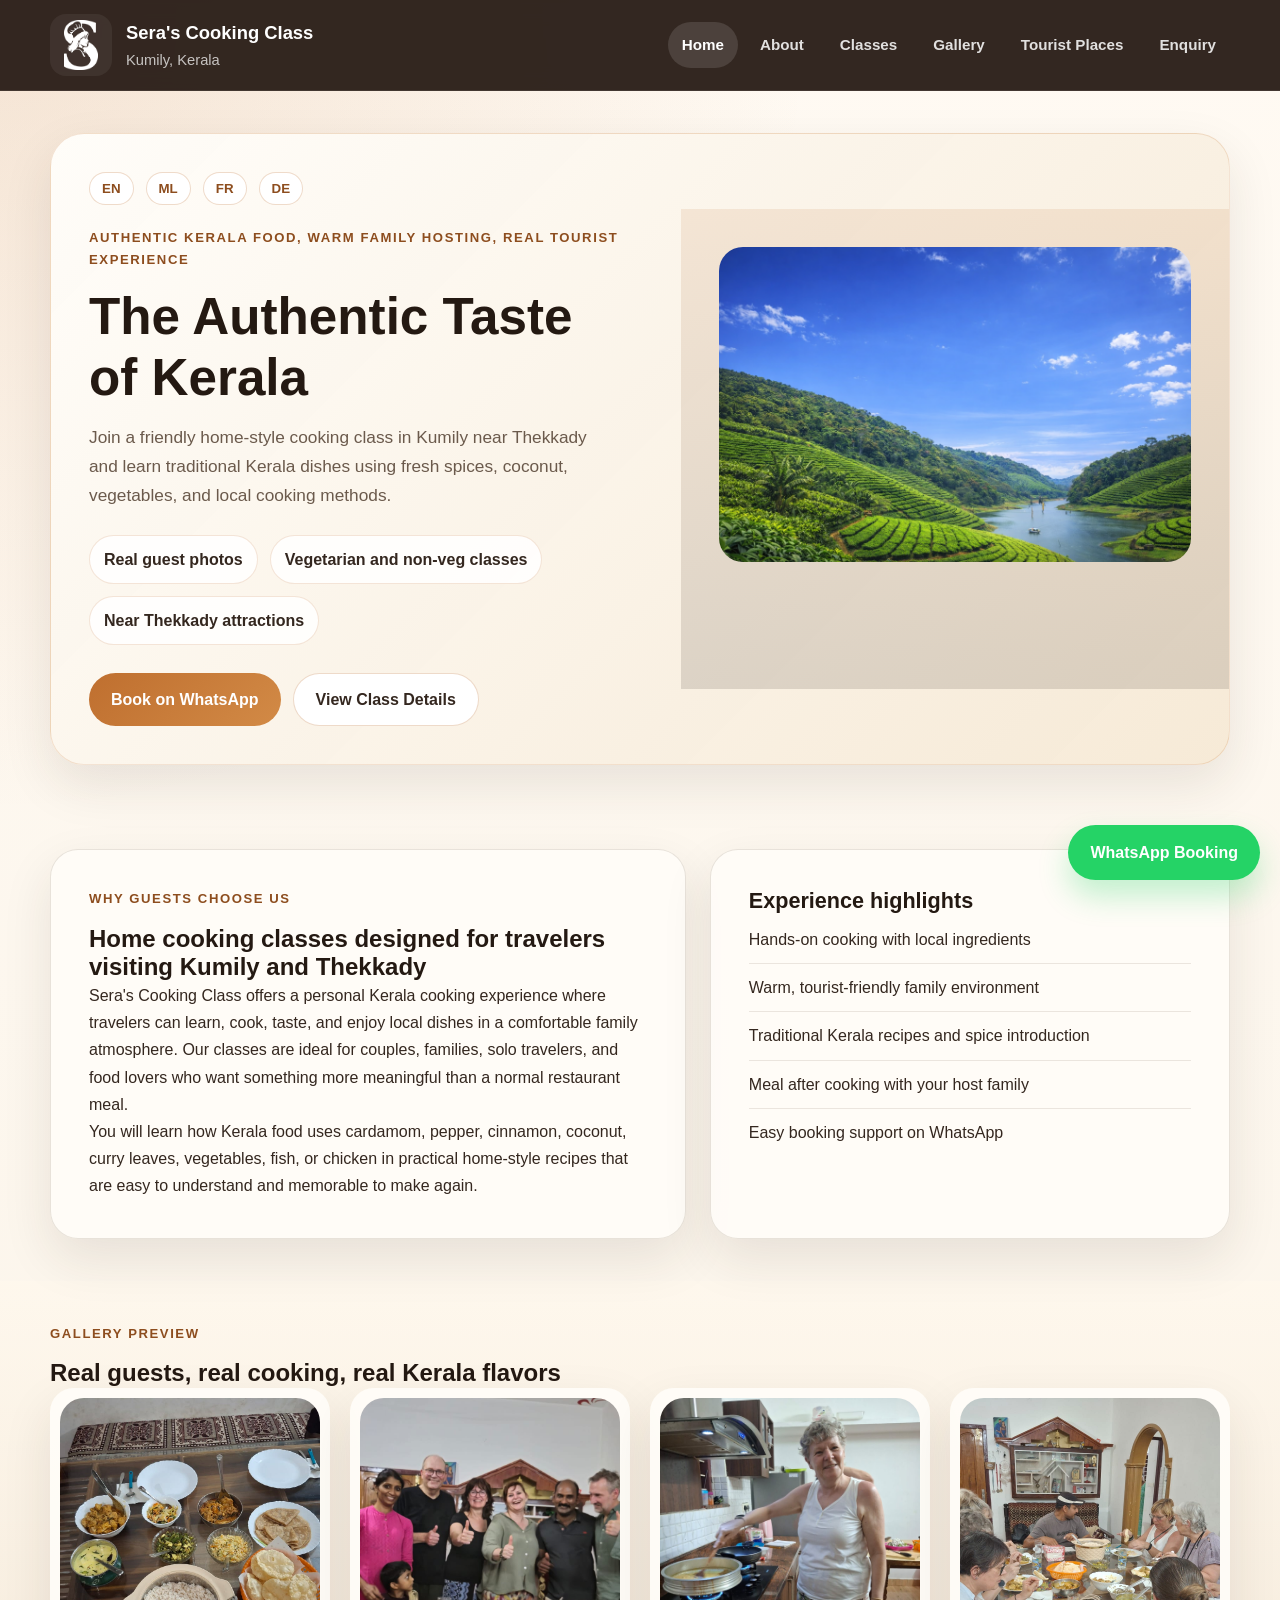
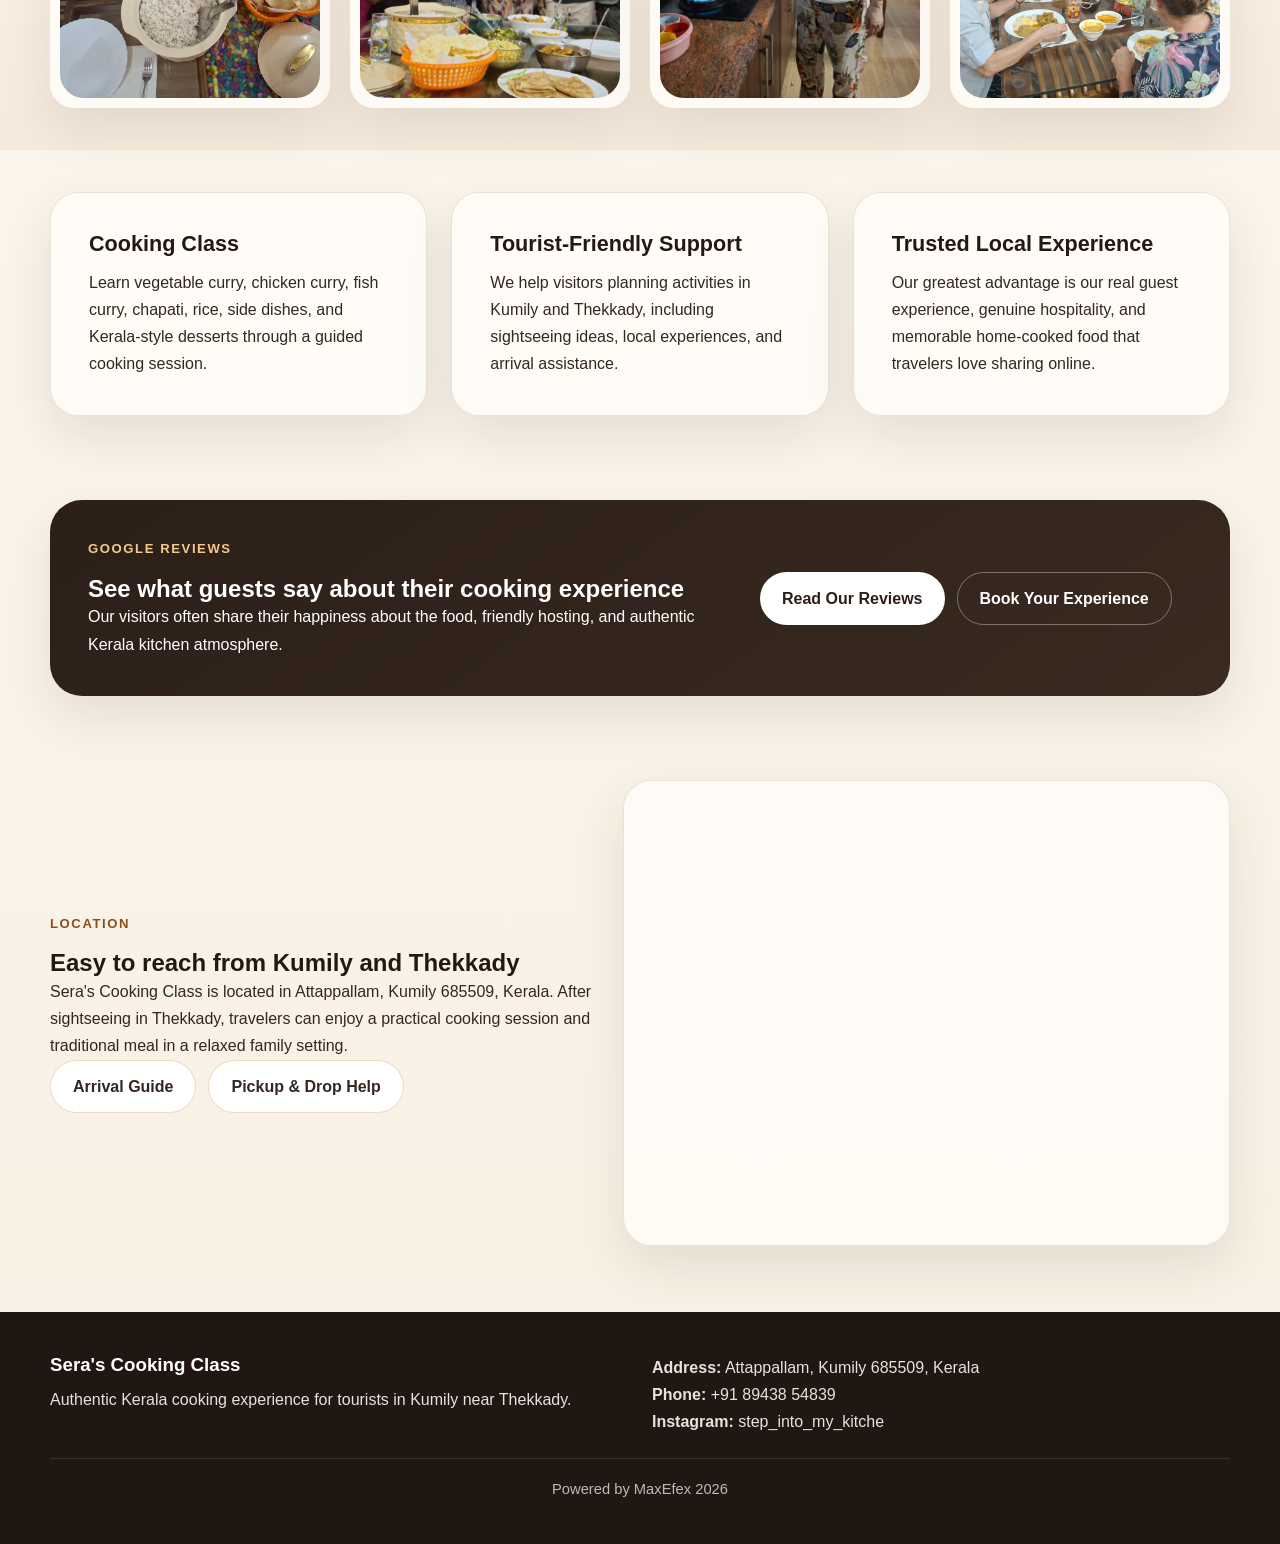
==== commit b65c91a2: "Add files via upload" ====
--- a/index.html
+++ b/index.html
@@ -1,262 +1,169 @@
-<!DOCTYPE html>
-<html lang="en">
-<head>
-    <meta charset="UTF-8">
-    <meta name="viewport" content="width=device-width, initial-scale=1.0">
-    <title>Sera's Cooking Class | Authentic Kerala Cuisine</title>
-    <style>
-        /* --- THEME: PREMIUM BLUE & PINK --- */
-        :root {
-            --bg-white: #ffffff;
-            --primary-blue: #0a192f;   /* Deep Royal Navy Blue */
-            --accent-pink: #ff007f;    /* Vibrant Magenta Pink */
-            --text-dark: #172a45;      /* Dark Blue for headings */
-            --text-body: #444444;      /* Dark Grey for reading */
-            --font-head: 'Playfair Display', serif;
-            --font-body: 'Lato', sans-serif;
-        }
-
-        @import url('https://fonts.googleapis.com/css2?family=Lato:wght@400;700&family=Playfair+Display:wght@400;600;700&display=swap');
-
-        * { margin: 0; padding: 0; box-sizing: border-box; }
-        
-        body { 
-            font-family: var(--font-body); 
-            background-color: var(--bg-white); 
-            color: var(--text-body); 
-            line-height: 1.8;
-        }
-
-        h1, h2, h3 { font-family: var(--font-head); color: var(--primary-blue); font-weight: 700; }
-        p { font-size: 1.1rem; margin-bottom: 15px; color: var(--text-body); font-weight: 400; }
-
-        /* --- HEADER --- */
-        header {
-            background: white;
-            padding: 15px 5%;
-            position: sticky; top: 0; z-index: 1000;
-            display: flex; justify-content: space-between; align-items: center;
-            border-bottom: 3px solid var(--accent-pink);
-            box-shadow: 0 4px 20px rgba(0,0,0,0.08);
-        }
-
-        .logo-section {
-            display: flex; align-items: center; gap: 15px;
-            flex-grow: 0; /* Keeps logo on left */
-        }
-
-        .logo-section img {
-            height: 65px; 
-            filter: drop-shadow(1px 1px 3px rgba(0,0,0,0.1));
-        }
-
-        .brand-info { display: flex; flex-direction: column; }
-        .brand-name {
-            font-family: var(--font-head); font-size: 1.8rem;
-            font-weight: 700; color: var(--primary-blue); line-height: 1.1;
-        }
-        .brand-details {
-            font-size: 0.9rem; color: #555; font-weight: 600; margin-top: 4px;
-        }
-        .brand-details span { color: var(--accent-pink); margin: 0 5px; }
-
-        /* Book Button (Pink Gradient) */
-        .book-btn {
-            background: linear-gradient(135deg, var(--accent-pink), #c50062);
-            color: white; padding: 12px 35px; border-radius: 50px;
-            text-decoration: none; font-weight: bold;
-            box-shadow: 0 4px 15px rgba(255, 0, 127, 0.3);
-            transition: transform 0.3s;
-        }
-        .book-btn:hover { transform: translateY(-3px); background: var(--primary-blue); }
-
-        /* --- HERO --- */
-        .hero {
-            background: linear-gradient(rgba(10, 25, 47, 0.6), rgba(10, 25, 47, 0.6)), url('welcome.png');
-            background-size: cover; background-position: center;
-            height: 85vh;
-            display: flex; align-items: center; justify-content: center;
-            text-align: center; color: white;
-        }
-        .hero h1 { font-size: 3.8rem; color: white; text-shadow: 2px 2px 10px rgba(0,0,0,0.6); margin-bottom: 5px; }
-        
-        .hero-services {
-            font-size: 1.2rem; font-weight: 700; color: white; 
-            text-transform: uppercase; letter-spacing: 2px; margin-bottom: 20px;
-            background: var(--accent-pink); padding: 8px 15px; border-radius: 4px;
-            display: inline-block; box-shadow: 0 4px 10px rgba(0,0,0,0.3);
-        }
-        .hero-tagline { font-size: 1.5rem; color: #f0f0f0; font-weight: 400; }
-
-        /* --- SECTIONS --- */
-        .content-section { padding: 80px 10%; max-width: 1400px; margin: 0 auto; text-align: center; }
-        .content-section h2 { font-size: 2.8rem; margin-bottom: 30px; color: var(--primary-blue); position: relative; display: inline-block; }
-        .content-section h2::after { content: ''; display: block; width: 60px; height: 4px; background: var(--accent-pink); margin: 15px auto 0; border-radius: 2px; }
-        
-        .text-block { max-width: 900px; margin: 0 auto 50px auto; text-align: left; }
-        .text-block h3 { font-size: 1.6rem; margin-top: 30px; margin-bottom: 15px; color: var(--accent-pink); }
-        .text-block strong { color: var(--primary-blue); font-weight: 700; }
-
-        /* Photo Grid */
-        .photo-grid {
-            display: grid; grid-template-columns: repeat(auto-fit, minmax(280px, 1fr));
-            gap: 25px; margin-bottom: 40px;
-        }
-        .photo-card {
-            background: white; padding: 10px; border-radius: 8px;
-            box-shadow: 0 10px 30px rgba(0,0,0,0.08); transition: transform 0.3s;
-            border-bottom: 4px solid transparent;
-        }
-        .photo-card:hover { transform: translateY(-7px); border-bottom: 4px solid var(--accent-pink); }
-        .photo-card img { width: 100%; height: 320px; object-fit: cover; border-radius: 4px; }
-
-        /* --- MAP & REVIEWS --- */
-        .map-section { 
-            padding-top: 50px; 
-            background: #f8f9fa; 
-            border-top: 5px solid var(--accent-pink); 
-            text-align: center;
-        }
-        .map-title {
-            font-size: 2.2rem; color: var(--primary-blue); margin-bottom: 30px; font-weight: 700;
-        }
-        iframe { width: 100%; height: 450px; display: block; border: 0; }
-
-        /* --- FOOTER --- */
-        footer { background: var(--primary-blue); color: white; text-align: center; padding: 60px 20px; }
-        
-        .social-btn {
-            display: inline-flex; align-items: center; gap: 10px; padding: 12px 30px;
-            border-radius: 30px; text-decoration: none; font-weight: bold; margin: 10px;
-            background: rgba(255,255,255,0.1); 
-            border: 1px solid rgba(255,255,255,0.2); 
-            color: white; transition: 0.3s;
-        }
-        .social-btn:hover { background: var(--accent-pink); border-color: var(--accent-pink); transform: translateY(-3px); }
-
-        /* --- FLOATING WHATSAPP BUTTON --- */
-        .float-wa {
-            position: fixed; bottom: 30px; right: 30px;
-            background-color: #25D366; color: white;
-            padding: 15px 25px; border-radius: 50px;
-            font-weight: bold; text-decoration: none;
-            box-shadow: 0 4px 15px rgba(37, 211, 102, 0.4);
-            z-index: 2000; transition: transform 0.3s;
-            display: flex; align-items: center; gap: 8px;
-        }
-        .float-wa:hover { transform: scale(1.05); }
-
-        /* Mobile */
-        @media (max-width: 768px) { 
-            header { flex-direction: column; gap: 15px; text-align: center; padding: 20px; }
-            .logo-section { flex-direction: column; }
-            .hero h1 { font-size: 2.8rem; }
-            .hero-services { font-size: 0.9rem; }
-            .book-btn { width: 100%; text-align: center; }
-            .float-wa { bottom: 20px; right: 20px; padding: 12px 20px; }
-        }
-    </style>
-</head>
-<body>
-
-    <header>
-        <div class="logo-section">
-            <img src="seralogo.png" alt="Sera's Logo"> 
-            <div class="brand-info">
-                <div class="brand-name">Sera's Cooking Class</div>
-                <div class="brand-details">Kumily, Kerala <span>|</span> +91 89438 54839</div>
-            </div>
-        </div>
-        <a href="https://wa.me/918943854839" class="book-btn">Book Your Class</a>
-    </header>
-
-    <section class="hero">
-        <div>
-            <h1>The Authentic Taste of Kerala</h1>
-            <p class="hero-services">
-                Cooking Class  |  Spice Plantation Visit  |  Arranged Home Stay
-            </p>
-            <p class="hero-tagline">Step Into My Kitchen. Experience Home Cooked Goodness.</p>
-        </div>
-    </section>
-
-    <section class="content-section">
-        <h2>The Flavor of Kerala</h2>
-        <div class="text-block">
-            <p>Kerala is known as the "Land of Spices" for a reason. Our cuisine is a celebration of the spices that grow right here in our backyard in Kumily.</p>
-            <h3>The Spice Bowl</h3>
-            <p>Our food begins with the "King and Queen" of spices—Black Pepper and Cardamom. We also use Cloves, Cinnamon, Nutmeg, and Star Anise. Unlike other Indian cuisines that might be heavy on cream, Kerala food is light, aromatic, and defined by the use of Coconut.</p>
-            <h3>Signature Dishes</h3>
-            <p><strong>The Sadya:</strong> A vegetarian banquet served on a fresh plantain leaf, featuring over 24 dishes ranging from the tangy Sambar to the rich, creamy Payasam.</p>
-            <p><strong>Seafood & Meats:</strong> Our Fish Curry is cooked in an earthen pot with 'Kudampuli' for a distinct tangy taste. The Kerala Chicken Roast and Beef Fry are legendary.</p>
-        </div>
-        <div class="photo-grid">
-            <div class="photo-card"><img src="s12.jpeg" alt="Scraping Coconut"></div>
-            <div class="photo-card"><img src="s13.jpeg" alt="Traditional Technique"></div>
-            <div class="photo-card"><img src="s9.jpeg" alt="Preparing Ingredients"></div>
-            <div class="photo-card"><img src="s8.jpeg" alt="Cooking in Kitchen"></div>
-        </div>
-    </section>
-
-    <section class="content-section" style="background-color: #f8f9fa;">
-        <h2>Kumily: Gateway to Thekkady</h2>
-        <div class="text-block">
-            <p>Located in the Idukki district, Kumily is not just a town; it is the gateway to some of India's most stunning natural wonders.</p>
-            <h3>Local Attractions</h3>
-            <p><strong>Periyar Tiger Reserve:</strong> Just a stone's throw away, visitors can take a boat safari on Periyar Lake to spot wild elephants and bison.</p>
-            <p><strong>Spice Plantations Visit:</strong> A walk here is a sensory experience where you can see, touch, and smell fresh Cardamom, Pepper, Coffee, and Tea.</p>
-            <p><strong>Chellarkovil Viewpoint:</strong> A breathtaking spot offering a panoramic view of the plains of Tamil Nadu and cascading waterfalls.</p>
-        </div>
-        <div class="photo-grid">
-            <div class="photo-card"><img src="s3.jpeg" alt="Family Kitchen"></div>
-            <div class="photo-card"><img src="s4.jpeg" alt="Learning to Cook"></div>
-            <div class="photo-card"><img src="s5.jpeg" alt="Group Class"></div>
-            <div class="photo-card"><img src="s7.jpeg" alt="Proud of the Meal"></div>
-        </div>
-    </section>
-
-    <section class="content-section">
-        <h2>The Culture of Welcoming</h2>
-        <div class="text-block">
-            <p>In Kerala, we believe in the Sanskrit phrase <em>Atithi Devo Bhava</em>, which means "The Guest is God."</p>
-            <h3>The Warm Welcome</h3>
-            <p>A traditional welcome often involves the lighting of the <em>Nilavilakku</em> (brass lamp). Guests are greeted with a warm smile and often a glass of Sambharam or tender coconut water.</p>
-            <h3>Dining Etiquette</h3>
-            <p>Serving food is an act of love. When serving a Sadya, the tapering end of the banana leaf points to the left of the guest. Use of hands is encouraged—it enhances the taste and digestion.</p>
-        </div>
-        <div class="photo-grid">
-            <div class="photo-card"><img src="s1.jpeg" alt="The Feast"></div>
-            <div class="photo-card"><img src="s2.jpeg" alt="Group Dining"></div>
-            <div class="photo-card"><img src="s6.jpeg" alt="Happy Guests"></div>
-            <div class="photo-card"><img src="s11.jpeg" alt="Sharing Stories"></div>
-        </div>
-    </section>
-
-    <div class="map-section">
-        <h2 class="map-title">Location & Reviews</h2>
-        <iframe src="https://www.google.com/maps/embed?pb=!1m18!1m12!1m3!1d6679.709682135919!2d77.15619139682138!3d9.618822487444735!2m3!1f0!2f0!3f0!3m2!1i1024!2i768!4f13.1!3m3!1m2!1s0x3b06550023fc1c67%3A0xea585b8bb68f0ca3!2sSera's%20cooking%20class!5e0!3m2!1sen!2sin!4v1768499184710!5m2!1sen!2sin" allowfullscreen="" loading="lazy" referrerpolicy="no-referrer-when-downgrade"></iframe>
-    </div>
-
-    <footer id="contact">
-        <h3>Sera's Cooking Class</h3>
-        <p>Event Planner & Homestay</p>
-        <p>Attappallam, Kumily 685509, Kerala</p>
-        <br>
-        
-        <div style="margin-bottom: 25px;">
-            <a href="https://wa.me/918943854839" class="social-btn">WhatsApp Chat</a>
-            <a href="https://www.instagram.com/step_into_my_kitche" class="social-btn">Instagram</a>
-        </div>
-
-        <p><strong>Call for Booking:</strong> +91 89438 54839</p>
-        <br>
-        <p style="font-size: 0.8rem; opacity: 0.7;">© 2026 Sera's Cooking Class Powered By Max Efex</p>
-    </footer>
-
-    <a href="https://wa.me/918943854839" class="float-wa">
-        <svg width="24" height="24" fill="currentColor" viewBox="0 0 24 24"><path d="M12.031 6.172c-3.181 0-5.767 2.586-5.768 5.766-.001 1.298.38 2.27 1.019 3.287l-.711 2.596 2.655-.694c.976.547 2.059.839 3.167.839 3.183 0 5.768-2.586 5.769-5.766.001-3.181-2.585-5.767-5.766-5.767zm6.315 5.767c-.001 3.483-2.832 6.314-6.315 6.314-1.071 0-2.105-.28-3.003-.799l-3.351.877.894-3.266c-.604-1.037-1.002-2.196-1.002-3.414 0-3.483 2.832-6.315 6.315-6.315 3.484 0 6.316 2.832 6.316 6.315z"/></svg>
-        Chat on WhatsApp
-    </a>
-
-</body>
-</html>+<!DOCTYPE html>
+<html lang="en">
+<head>
+    <meta charset="UTF-8">
+    <meta name="viewport" content="width=device-width, initial-scale=1.0">
+    <title>Sera's Cooking Class | Authentic Kerala Cooking Experience in Kumily</title>
+    <meta name="description" content="Authentic Kerala Cooking Class in Kumily near Thekkady. Learn traditional Kerala dishes with local spices in a warm tourist-friendly family setting.">
+    <meta name="keywords" content="Kerala cooking class Kumily, cooking class Thekkady, Kerala food experience, things to do in Kumily, cooking experience Kerala">
+    <meta name="author" content="Sera's Cooking Class">
+    <meta name="robots" content="index, follow">
+    <meta property="og:title" content="Sera's Cooking Class Kumily">
+    <meta property="og:description" content="Learn authentic Kerala cooking with local spices in Kumily near Thekkady.">
+    <meta property="og:image" content="https://serascookingclass.co.in/s1.jpeg">
+    <link rel="stylesheet" href="style.css">
+</head>
+<body>
+    <header class="site-header">
+        <div class="container topbar">
+            <a href="index.html" class="brand">
+                <img src="seralogo.png" alt="Sera's Cooking Class logo" class="brand-logo" width="500" height="500">
+                <div>
+                    <strong>Sera's Cooking Class</strong>
+                    <span>Kumily, Kerala</span>
+                </div>
+            </a>
+            <nav class="main-nav">
+                <a href="index.html" class="active" data-i18n="nav_home">Home</a>
+                <a href="about.html" data-i18n="nav_about">About</a>
+                <a href="classes.html" data-i18n="nav_classes">Classes</a>
+                <a href="gallery.html" data-i18n="nav_gallery">Gallery</a>
+                <a href="tourist-places.html" data-i18n="nav_tourist">Tourist Places</a>
+                <a href="enquiry.html" data-i18n="nav_enquiry">Enquiry</a>
+            </nav>
+        </div>
+    </header>
+
+    <main>
+        <section class="hero">
+            <div class="container hero-grid">
+                <div class="hero-copy">
+                    <div class="lang-switch">
+                        <button type="button" onclick="changeLang('en')">EN</button>
+                        <button type="button" onclick="changeLang('ml')">ML</button>
+                        <button type="button" onclick="changeLang('fr')">FR</button>
+                        <button type="button" onclick="changeLang('de')">DE</button>
+                    </div>
+                    <p class="eyebrow">Authentic Kerala food, warm family hosting, real tourist experience</p>
+                    <h1 id="hero-title">The Authentic Taste of Kerala</h1>
+                    <p id="hero-text" class="lead">Join a friendly home-style cooking class in Kumily near Thekkady and learn traditional Kerala dishes using fresh spices, coconut, vegetables, and local cooking methods.</p>
+                    <div class="hero-pills">
+                        <span>Real guest photos</span>
+                        <span>Vegetarian and non-veg classes</span>
+                        <span>Near Thekkady attractions</span>
+                    </div>
+                    <div class="cta-row">
+                        <a href="https://wa.me/918943854839" class="btn btn-primary">Book on WhatsApp</a>
+                        <a href="classes.html" class="btn btn-secondary">View Class Details</a>
+                    </div>
+                </div>
+                <div class="hero-visual card-image">
+                    <img src="welcome.png" alt="Guests enjoying Sera's Cooking Class in Kumily" width="1024" height="1024" loading="eager">
+                </div>
+            </div>
+        </section>
+
+        <section class="section">
+            <div class="container two-column">
+                <div>
+                    <p class="eyebrow">Why guests choose us</p>
+                    <h2>Home cooking classes designed for travelers visiting Kumily and Thekkady</h2>
+                    <p>Sera's Cooking Class offers a personal Kerala cooking experience where travelers can learn, cook, taste, and enjoy local dishes in a comfortable family atmosphere. Our classes are ideal for couples, families, solo travelers, and food lovers who want something more meaningful than a normal restaurant meal.</p>
+                    <p>You will learn how Kerala food uses cardamom, pepper, cinnamon, coconut, curry leaves, vegetables, fish, or chicken in practical home-style recipes that are easy to understand and memorable to make again.</p>
+                </div>
+                <div class="info-card">
+                    <h3>Experience highlights</h3>
+                    <ul class="clean-list">
+                        <li>Hands-on cooking with local ingredients</li>
+                        <li>Warm, tourist-friendly family environment</li>
+                        <li>Traditional Kerala recipes and spice introduction</li>
+                        <li>Meal after cooking with your host family</li>
+                        <li>Easy booking support on WhatsApp</li>
+                    </ul>
+                </div>
+            </div>
+        </section>
+
+        <section class="section soft-bg">
+            <div class="container">
+                <div class="section-heading">
+                    <p class="eyebrow">Gallery preview</p>
+                    <h2>Real guests, real cooking, real Kerala flavors</h2>
+                </div>
+                <div class="photo-grid">
+                    <figure class="photo-card"><img src="s1.jpeg" alt="Guests dining together after cooking class" width="1200" height="900" loading="lazy"></figure>
+                    <figure class="photo-card"><img src="s5.jpeg" alt="Tourists joining cooking class in Kumily" width="1200" height="900" loading="lazy"></figure>
+                    <figure class="photo-card"><img src="s8.jpeg" alt="Cooking demonstration with guests" width="1200" height="900" loading="lazy"></figure>
+                    <figure class="photo-card"><img src="s11.jpeg" alt="Happy visitors at Sera's Cooking Class" width="1200" height="900" loading="lazy"></figure>
+                </div>
+            </div>
+        </section>
+
+        <section class="section">
+            <div class="container cards-3">
+                <article class="feature-card">
+                    <h3>Cooking Class</h3>
+                    <p>Learn vegetable curry, chicken curry, fish curry, chapati, rice, side dishes, and Kerala-style desserts through a guided cooking session.</p>
+                </article>
+                <article class="feature-card">
+                    <h3>Tourist-Friendly Support</h3>
+                    <p>We help visitors planning activities in Kumily and Thekkady, including sightseeing ideas, local experiences, and arrival assistance.</p>
+                </article>
+                <article class="feature-card">
+                    <h3>Trusted Local Experience</h3>
+                    <p>Our greatest advantage is our real guest experience, genuine hospitality, and memorable home-cooked food that travelers love sharing online.</p>
+                </article>
+            </div>
+        </section>
+
+        <section class="section dark-panel">
+            <div class="container review-grid">
+                <div>
+                    <p class="eyebrow light">Google reviews</p>
+                    <h2>See what guests say about their cooking experience</h2>
+                    <p>Our visitors often share their happiness about the food, friendly hosting, and authentic Kerala kitchen atmosphere.</p>
+                </div>
+                <div class="cta-column">
+                    <a href="https://www.google.com/search?q=Sera%27s+Cooking+Class+Kumily" target="_blank" rel="noopener" class="btn btn-light">Read Our Reviews</a>
+                    <a href="https://wa.me/918943854839" class="btn btn-outline-light">Book Your Experience</a>
+                </div>
+            </div>
+        </section>
+
+        <section class="section">
+            <div class="container map-layout">
+                <div>
+                    <p class="eyebrow">Location</p>
+                    <h2>Easy to reach from Kumily and Thekkady</h2>
+                    <p>Sera's Cooking Class is located in Attappallam, Kumily 685509, Kerala. After sightseeing in Thekkady, travelers can enjoy a practical cooking session and traditional meal in a relaxed family setting.</p>
+                    <div class="cta-row">
+                        <a href="arrival.html" class="btn btn-secondary">Arrival Guide</a>
+                        <a href="pickup-drop.html" class="btn btn-secondary">Pickup & Drop Help</a>
+                    </div>
+                </div>
+                <div class="map-card">
+                    <iframe src="https://www.google.com/maps/embed?pb=!1m18!1m12!1m3!1d6679.709682135919!2d77.15619139682138!3d9.618822487444735!2m3!1f0!2f0!3f0!3m2!1i1024!2i768!4f13.1!3m3!1m2!1s0x3b06550023fc1c67%3A0xea585b8bb68f0ca3!2sSera's%20cooking%20class!5e0!3m2!1sen!2sin!4v1768499184710!5m2!1sen!2sin" title="Sera's Cooking Class location" loading="lazy" referrerpolicy="no-referrer-when-downgrade" allowfullscreen></iframe>
+                </div>
+            </div>
+        </section>
+    </main>
+
+    <footer class="site-footer">
+        <div class="container footer-grid">
+            <div>
+                <h3>Sera's Cooking Class</h3>
+                <p>Authentic Kerala cooking experience for tourists in Kumily near Thekkady.</p>
+            </div>
+            <div>
+                <p><strong>Address:</strong> Attappallam, Kumily 685509, Kerala</p>
+                <p><strong>Phone:</strong> +91 89438 54839</p>
+                <p><strong>Instagram:</strong> step_into_my_kitche</p>
+            </div>
+        </div>
+        <div class="container footer-credit">Powered by MaxEfex 2026</div>
+    </footer>
+
+    <a href="https://wa.me/918943854839" class="floating-wa">WhatsApp Booking</a>
+    <script src="script.js"></script>
+</body>
+</html>
--- a/style.css
+++ b/style.css
@@ -0,0 +1,575 @@
+:root {
+    --bg: #fbf5ec;
+    --surface: #fffdf9;
+    --surface-soft: #f4ead8;
+    --surface-dark: #2b1f18;
+    --text: #34271f;
+    --muted: #6b5a4c;
+    --line: rgba(94, 70, 46, 0.14);
+    --accent: #bf6f2f;
+    --accent-dark: #8d4d1e;
+    --accent-light: #f3c98f;
+    --white: #ffffff;
+    --shadow: 0 20px 50px rgba(52, 39, 31, 0.1);
+    --radius-lg: 28px;
+    --container: 1180px;
+}
+
+* {
+    box-sizing: border-box;
+    margin: 0;
+    padding: 0;
+}
+
+html {
+    scroll-behavior: smooth;
+}
+
+body {
+    background:
+        radial-gradient(circle at top left, rgba(191, 111, 47, 0.16), transparent 24%),
+        linear-gradient(180deg, #fffaf3 0%, #f8f0e3 100%);
+    color: var(--text);
+    font-family: Arial, "Segoe UI", sans-serif;
+    line-height: 1.7;
+}
+
+img {
+    display: block;
+    max-width: 100%;
+}
+
+a {
+    color: inherit;
+    text-decoration: none;
+}
+
+.container {
+    width: min(calc(100% - 32px), var(--container));
+    margin: 0 auto;
+}
+
+.site-header {
+    position: sticky;
+    top: 0;
+    z-index: 30;
+    background: rgba(43, 31, 24, 0.96);
+    border-bottom: 1px solid rgba(255, 255, 255, 0.08);
+    backdrop-filter: blur(10px);
+}
+
+.topbar {
+    display: flex;
+    align-items: center;
+    justify-content: space-between;
+    gap: 20px;
+    padding: 14px 0;
+}
+
+.brand {
+    display: inline-flex;
+    align-items: center;
+    gap: 14px;
+    color: var(--white);
+}
+
+.brand strong {
+    display: block;
+    font-size: 1.15rem;
+}
+
+.brand span {
+    display: block;
+    color: rgba(255, 255, 255, 0.72);
+    font-size: 0.92rem;
+}
+
+.brand-logo {
+    width: 62px;
+    height: 62px;
+    object-fit: contain;
+    background: rgba(255, 255, 255, 0.06);
+    border-radius: 16px;
+    padding: 6px;
+}
+
+.main-nav {
+    display: flex;
+    flex-wrap: wrap;
+    justify-content: flex-end;
+    gap: 8px;
+}
+
+.main-nav a {
+    padding: 10px 14px;
+    border-radius: 999px;
+    color: rgba(255, 255, 255, 0.86);
+    font-size: 0.95rem;
+    font-weight: 700;
+    transition: 0.25s ease;
+}
+
+.main-nav a:hover,
+.main-nav a.active {
+    background: rgba(255, 255, 255, 0.12);
+    color: var(--white);
+}
+
+.contact-actions .btn {
+    min-width: 160px;
+}
+
+.hero,
+.section,
+.page-hero {
+    padding: 42px 0;
+}
+
+.hero-grid,
+.two-column,
+.review-grid,
+.map-layout,
+.cards-2,
+.cards-3,
+.cards-4,
+.footer-grid {
+    display: grid;
+    gap: 24px;
+}
+
+.hero-grid {
+    grid-template-columns: 1.05fr 0.95fr;
+    align-items: center;
+    background: linear-gradient(135deg, rgba(255, 253, 249, 0.98), rgba(246, 233, 213, 0.96));
+    border: 1px solid rgba(191, 111, 47, 0.18);
+    border-radius: 34px;
+    box-shadow: var(--shadow);
+    overflow: hidden;
+}
+
+.hero-copy,
+.hero-visual,
+.info-card,
+.feature-card,
+.faq-item,
+.placeholder-box,
+.map-card,
+.page-hero .narrow,
+.review-grid,
+.two-column > div {
+    padding: clamp(22px, 4vw, 38px);
+}
+
+.hero-copy h1,
+.page-hero h1,
+h2,
+h3 {
+    line-height: 1.2;
+    color: #241912;
+}
+
+.hero-copy h1,
+.page-hero h1 {
+    font-size: clamp(2rem, 4vw, 4rem);
+    margin-bottom: 14px;
+}
+
+.page-hero .narrow,
+.narrow {
+    max-width: 860px;
+    margin: 0 auto;
+    text-align: center;
+}
+
+.page-hero .narrow {
+    background: rgba(255, 253, 249, 0.84);
+    border: 1px solid var(--line);
+    border-radius: var(--radius-lg);
+    box-shadow: var(--shadow);
+}
+
+.eyebrow {
+    color: var(--accent-dark);
+    font-size: 0.82rem;
+    font-weight: 800;
+    letter-spacing: 0.12em;
+    text-transform: uppercase;
+    margin-bottom: 14px;
+}
+
+.eyebrow.light {
+    color: var(--accent-light);
+}
+
+.lead {
+    font-size: 1.08rem;
+    color: var(--muted);
+    max-width: 62ch;
+}
+
+.lang-switch,
+.hero-pills,
+.cta-row,
+.cta-column {
+    display: flex;
+    gap: 12px;
+    flex-wrap: wrap;
+}
+
+.lang-switch {
+    margin-bottom: 22px;
+}
+
+.lang-switch button {
+    border: 1px solid rgba(191, 111, 47, 0.25);
+    background: var(--white);
+    color: var(--accent-dark);
+    border-radius: 999px;
+    padding: 8px 12px;
+    font-weight: 700;
+    cursor: pointer;
+}
+
+.hero-pills {
+    margin: 24px 0 28px;
+}
+
+.hero-pills span {
+    padding: 10px 14px;
+    border-radius: 999px;
+    background: rgba(255, 255, 255, 0.84);
+    border: 1px solid rgba(191, 111, 47, 0.18);
+    font-weight: 700;
+}
+
+.btn {
+    display: inline-flex;
+    align-items: center;
+    justify-content: center;
+    min-height: 48px;
+    padding: 12px 22px;
+    border-radius: 999px;
+    font-weight: 800;
+    transition: transform 0.25s ease, box-shadow 0.25s ease;
+}
+
+.btn:hover {
+    transform: translateY(-2px);
+    box-shadow: 0 14px 30px rgba(52, 39, 31, 0.12);
+}
+
+.btn-primary {
+    background: linear-gradient(135deg, var(--accent), #d28a46);
+    color: var(--white);
+}
+
+.btn-secondary {
+    background: var(--white);
+    color: var(--text);
+    border: 1px solid rgba(191, 111, 47, 0.26);
+}
+
+.btn-light {
+    background: var(--white);
+    color: var(--surface-dark);
+}
+
+.btn-outline-light {
+    background: transparent;
+    border: 1px solid rgba(255, 255, 255, 0.35);
+    color: var(--white);
+}
+
+.card-image img,
+.photo-card img {
+    width: 100%;
+    height: 100%;
+    object-fit: cover;
+    border-radius: 24px;
+}
+
+.hero-visual {
+    min-height: 480px;
+    background: linear-gradient(180deg, rgba(191, 111, 47, 0.12), rgba(43, 31, 24, 0.14));
+}
+
+.two-column {
+    grid-template-columns: 1.1fr 0.9fr;
+}
+
+.two-column > div,
+.info-card,
+.feature-card,
+.faq-item,
+.placeholder-box,
+.map-card {
+    background: rgba(255, 253, 249, 0.82);
+    border: 1px solid var(--line);
+    border-radius: var(--radius-lg);
+    box-shadow: var(--shadow);
+}
+
+.soft-bg {
+    background: linear-gradient(180deg, rgba(255, 248, 237, 0.72), rgba(243, 231, 214, 0.72));
+}
+
+.cards-2 {
+    grid-template-columns: repeat(2, 1fr);
+}
+
+.cards-3 {
+    grid-template-columns: repeat(3, 1fr);
+}
+
+.cards-4 {
+    grid-template-columns: repeat(4, 1fr);
+}
+
+.feature-card h3,
+.info-card h3,
+.faq-item h3 {
+    margin-bottom: 12px;
+    font-size: 1.35rem;
+}
+
+.clean-list {
+    list-style: none;
+}
+
+.clean-list li {
+    padding: 10px 0;
+    border-top: 1px solid rgba(94, 70, 46, 0.12);
+}
+
+.clean-list li:first-child {
+    border-top: 0;
+    padding-top: 0;
+}
+
+.photo-grid {
+    display: grid;
+    grid-template-columns: repeat(auto-fit, minmax(240px, 1fr));
+    gap: 20px;
+}
+
+.photo-card {
+    background: rgba(255, 253, 249, 0.9);
+    padding: 10px;
+    border-radius: 24px;
+    box-shadow: var(--shadow);
+}
+
+.photo-card img {
+    height: 300px;
+}
+
+.dark-panel .review-grid {
+    grid-template-columns: 1.2fr 0.8fr;
+    align-items: center;
+    background: linear-gradient(145deg, #2b1f18, #3a2a20);
+    color: rgba(255, 248, 238, 0.92);
+    border-radius: 32px;
+    box-shadow: var(--shadow);
+}
+
+.dark-panel h2,
+.dark-panel p {
+    color: var(--white);
+}
+
+.map-layout {
+    grid-template-columns: 0.95fr 1.05fr;
+    align-items: center;
+}
+
+.map-card {
+    overflow: hidden;
+    min-height: 380px;
+}
+
+.map-card iframe {
+    width: 100%;
+    height: 100%;
+    min-height: 380px;
+    border: 0;
+}
+
+.faq-list {
+    display: grid;
+    gap: 18px;
+}
+
+.placeholder-box {
+    text-align: center;
+}
+
+.placeholder-box .btn {
+    margin-top: 16px;
+}
+
+.site-footer {
+    margin-top: 24px;
+    padding: 42px 0;
+    background: #201712;
+    color: rgba(255, 248, 238, 0.9);
+}
+
+.footer-grid {
+    grid-template-columns: 1fr 1fr;
+    align-items: start;
+}
+
+.site-footer h3 {
+    color: var(--white);
+    margin-bottom: 10px;
+}
+
+.footer-credit {
+    margin-top: 22px;
+    padding-top: 18px;
+    border-top: 1px solid rgba(255, 255, 255, 0.1);
+    text-align: center;
+    color: rgba(255, 248, 238, 0.72);
+    font-size: 0.92rem;
+}
+
+.floating-wa {
+    position: fixed;
+    right: 20px;
+    bottom: 20px;
+    z-index: 50;
+    background: #25d366;
+    color: var(--white);
+    padding: 14px 22px;
+    border-radius: 999px;
+    font-weight: 800;
+    box-shadow: 0 16px 30px rgba(37, 211, 102, 0.28);
+}
+
+@media (max-width: 1024px) {
+    .hero-grid,
+    .two-column,
+    .review-grid,
+    .map-layout,
+    .cards-2,
+    .cards-3,
+    .cards-4,
+    .footer-grid {
+        grid-template-columns: 1fr 1fr;
+    }
+}
+
+@media (max-width: 800px) {
+    .topbar {
+        flex-direction: column;
+        align-items: stretch;
+        gap: 14px;
+    }
+
+    .brand {
+        justify-content: flex-start;
+        padding: 12px 14px;
+        background: rgba(255, 255, 255, 0.05);
+        border: 1px solid rgba(255, 255, 255, 0.08);
+        border-radius: 22px;
+    }
+
+    .main-nav {
+        display: grid;
+        grid-template-columns: repeat(2, minmax(0, 1fr));
+        width: 100%;
+        gap: 10px;
+    }
+
+    .hero-grid,
+    .two-column,
+    .review-grid,
+    .map-layout,
+    .cards-2,
+    .cards-3,
+    .cards-4,
+    .footer-grid {
+        grid-template-columns: 1fr;
+    }
+
+    .hero-visual {
+        min-height: 280px;
+        order: -1;
+    }
+
+    .photo-card img {
+        height: 240px;
+    }
+}
+
+@media (max-width: 560px) {
+    .site-header {
+        position: static;
+    }
+
+    .hero,
+    .section,
+    .page-hero {
+        padding: 24px 0;
+    }
+
+    .hero-copy,
+    .hero-visual,
+    .info-card,
+    .feature-card,
+    .faq-item,
+    .placeholder-box,
+    .map-card,
+    .page-hero .narrow,
+    .review-grid,
+    .two-column > div {
+        padding: 20px;
+    }
+
+    .hero-copy h1,
+    .page-hero h1 {
+        font-size: clamp(1.8rem, 8vw, 2.5rem);
+    }
+
+    .topbar {
+        padding: 10px 0 12px;
+        gap: 10px;
+    }
+
+    .brand {
+        gap: 12px;
+        padding: 10px 12px;
+        border-radius: 18px;
+    }
+
+    .brand strong {
+        font-size: 1rem;
+    }
+
+    .brand span {
+        font-size: 0.84rem;
+    }
+
+    .brand-logo {
+        width: 54px;
+        height: 54px;
+        border-radius: 14px;
+    }
+
+    .main-nav {
+        gap: 8px;
+    }
+
+    .main-nav a {
+        padding: 11px 10px;
+        text-align: center;
+        font-size: 0.92rem;
+        background: rgba(255, 255, 255, 0.05);
+    }
+
+    .floating-wa {
+        right: 14px;
+        bottom: 14px;
+        padding: 12px 18px;
+    }
+}
